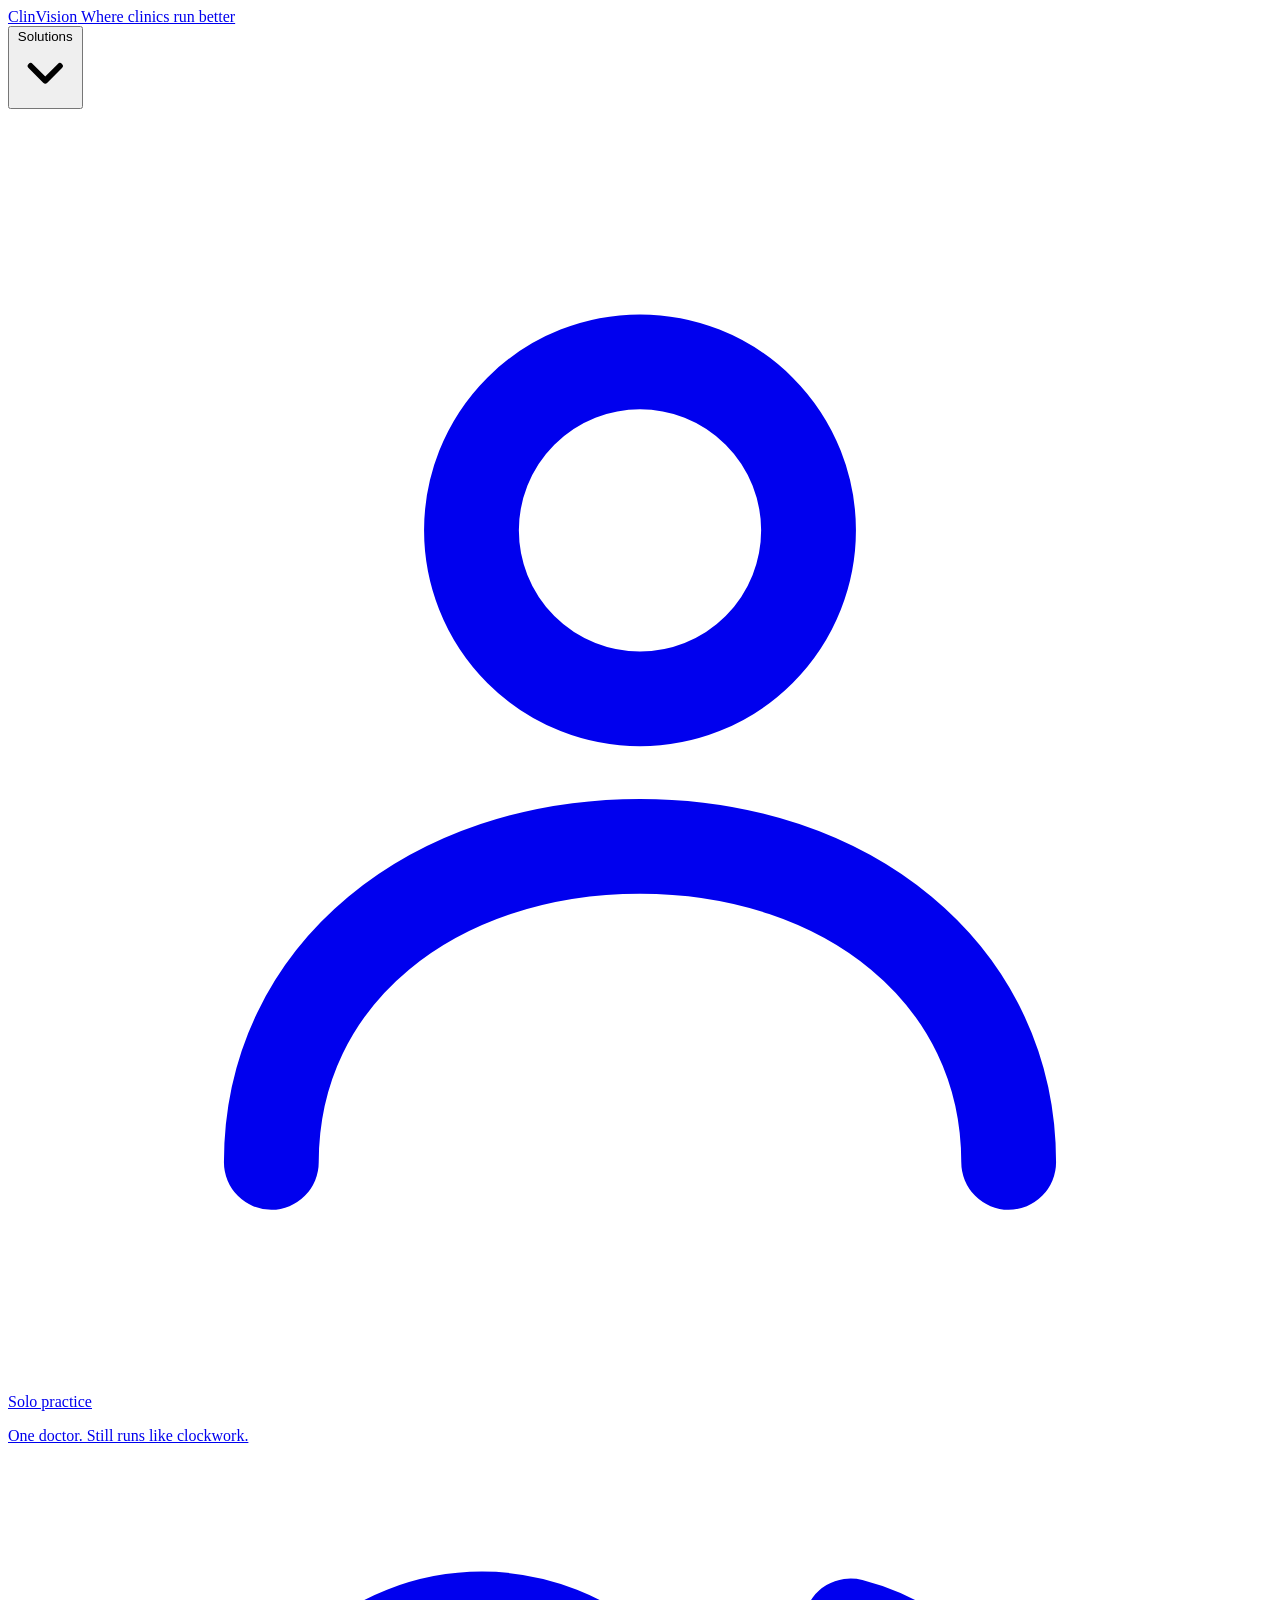
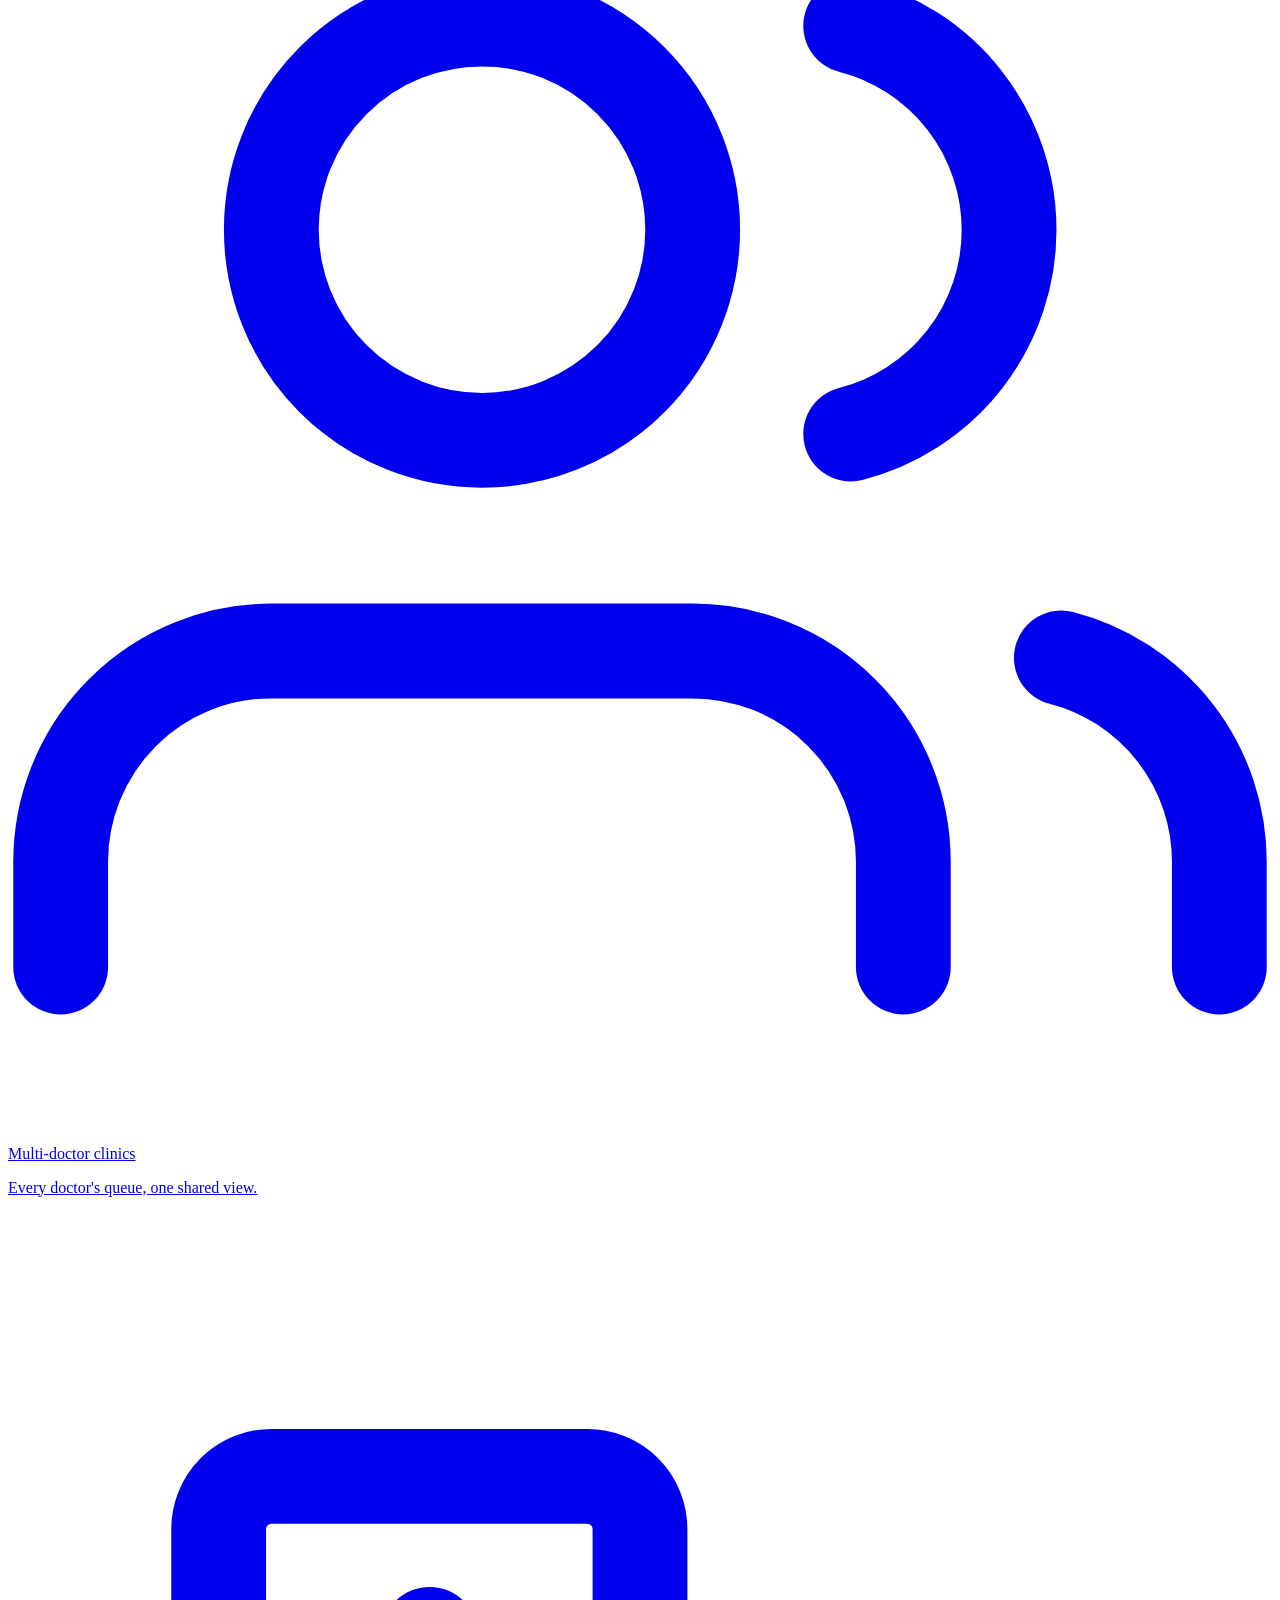
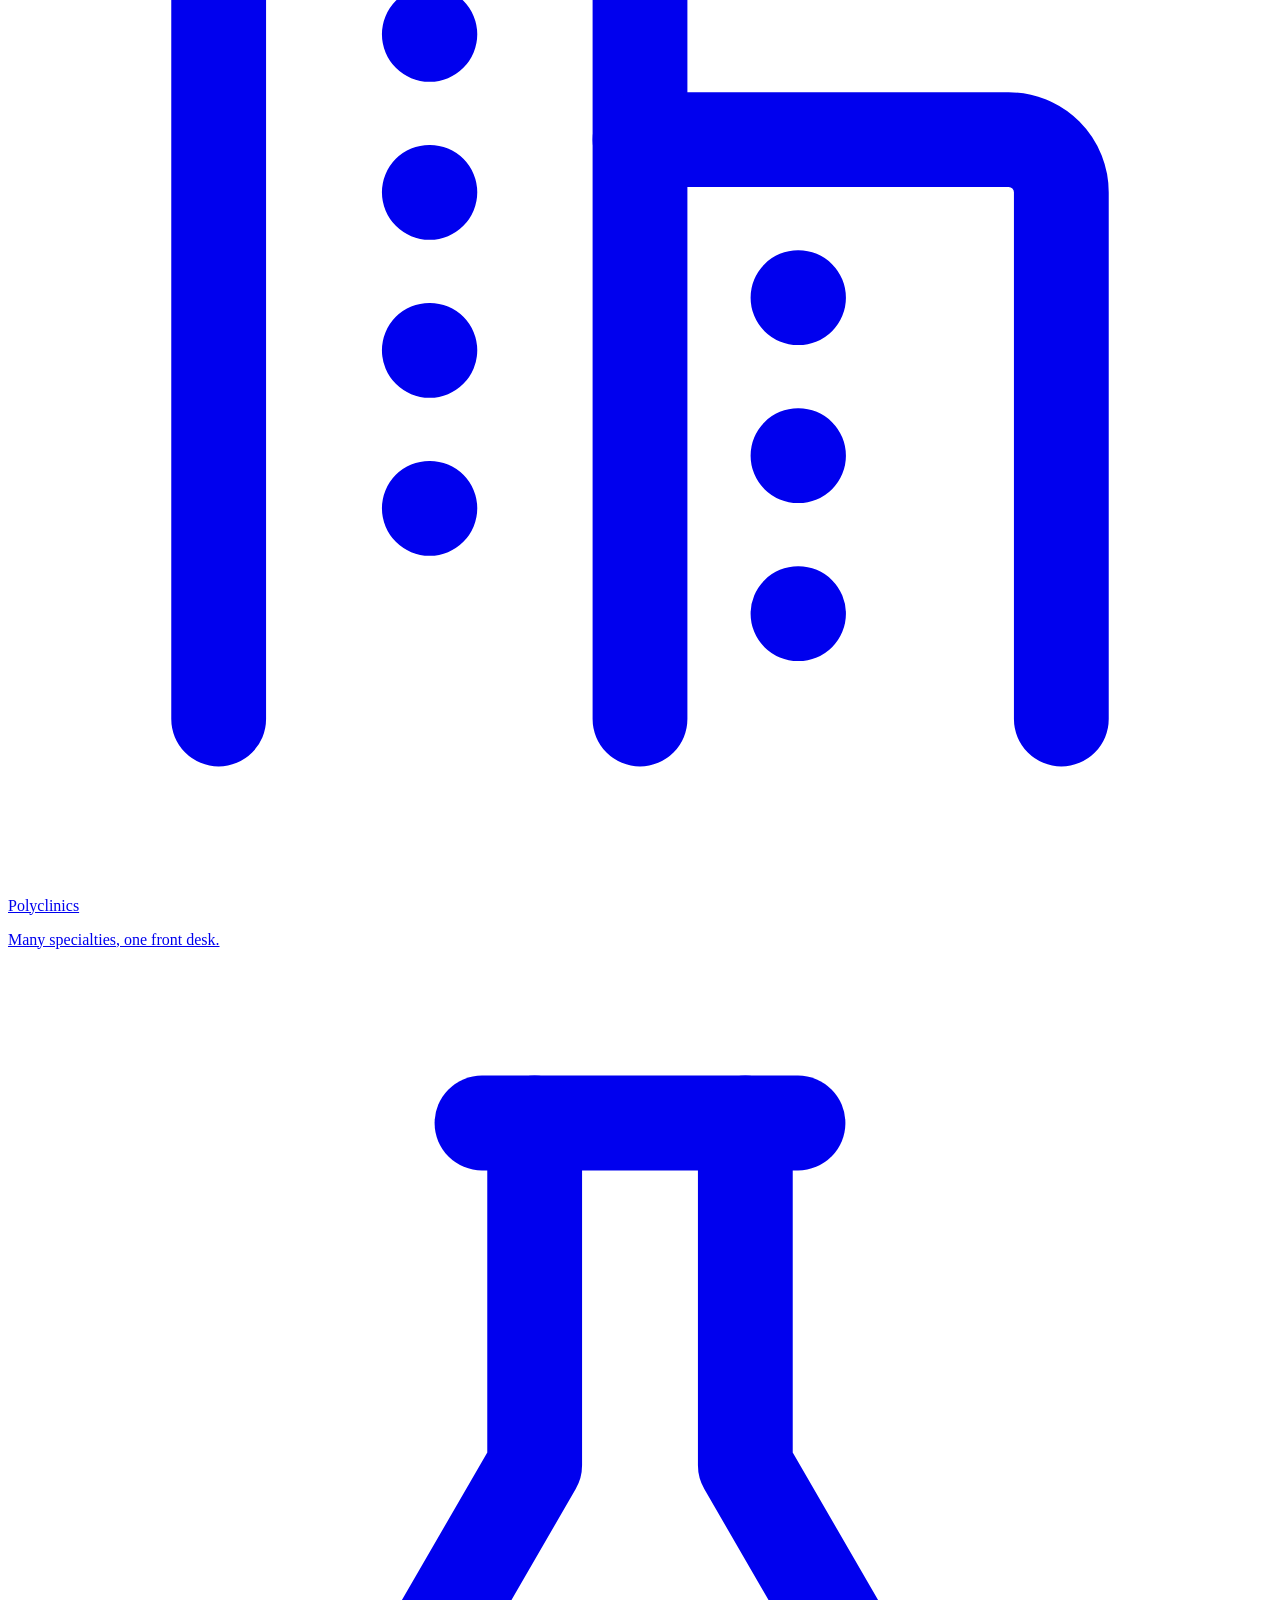
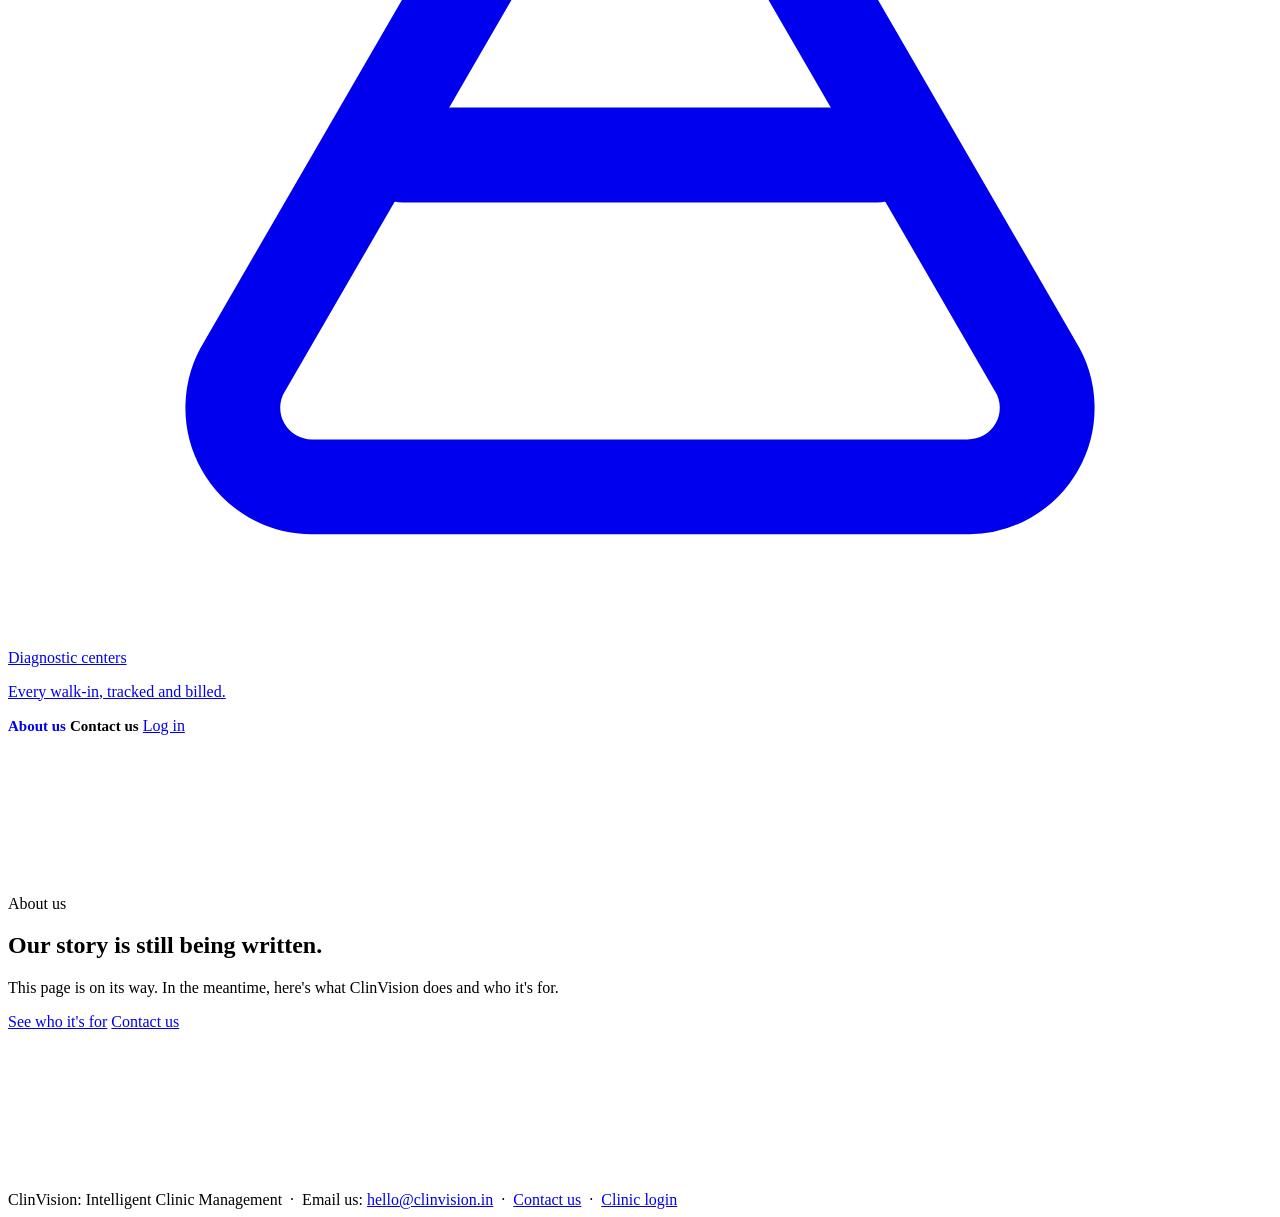
==== about-us.html @ 3a7db4e1 "Add og:image social preview card across all 4 marketing pages Composited from the user-supplied Clin" ====
<!DOCTYPE html>
<html lang="en">
<head>
<meta charset="UTF-8" />
<meta name="viewport" content="width=device-width, initial-scale=1.0" />
<title>About ClinVision — Clinic Management Software Built in India</title>
<meta name="description" content="Learn about ClinVision, the team building clinic management software for Indian clinics — queue management, billing, and pharmacy tools designed for how clinics actually run." />
<link rel="canonical" href="https://clinvision.in/about-us.html" />
<meta property="og:type" content="website" />
<meta property="og:site_name" content="ClinVision" />
<meta property="og:title" content="About ClinVision — Clinic Management Software Built in India" />
<meta property="og:description" content="Learn about ClinVision, the team building clinic management software for Indian clinics." />
<meta property="og:url" content="https://clinvision.in/about-us.html" />
<meta property="og:image" content="https://clinvision.in/og-image.png" />
<meta property="og:image:width" content="1200" />
<meta property="og:image:height" content="630" />
<meta name="twitter:card" content="summary_large_image" />
<meta name="twitter:title" content="About ClinVision — Clinic Management Software Built in India" />
<meta name="twitter:description" content="Learn about ClinVision, the team building clinic management software for Indian clinics." />
<meta name="twitter:image" content="https://clinvision.in/og-image.png" />
<link rel="preconnect" href="https://fonts.googleapis.com">
<link rel="preconnect" href="https://fonts.gstatic.com" crossorigin>
<link href="https://fonts.googleapis.com/css2?family=Inter:wght@400;500;600;700&family=Fraunces:opsz,wght@9..144,500;9..144,600;9..144,700&display=optional" rel="stylesheet">
<link rel="icon" type="image/svg+xml" href="data:image/svg+xml,%3Csvg xmlns='http://www.w3.org/2000/svg' viewBox='0 0 100 100'%3E%3Crect width='100' height='100' rx='22' fill='%231e1b4b'/%3E%3Ctext x='50' y='70' font-family='Georgia, serif' font-size='60' font-weight='700' fill='%23fff' text-anchor='middle'%3EC%3C/text%3E%3Crect x='30' y='80' width='40' height='7' rx='3' fill='%23c9973e'/%3E%3C/svg%3E" />
<link rel="stylesheet" href="styles.css?v=307" />
</head>
<body>

  <nav class="mkt-nav">
    <a href="index.html" class="brand">
      <span class="brand-top">
        <span class="brand-word-wrap">
          <span class="brand-word">ClinVision</span>
          <span class="brand-word-bar"></span>
        </span>
      </span>
      <span class="brand-tagline">Where clinics run better</span>
    </a>
    <div class="mkt-nav-links">
      <div class="nav-segment-wrap" tabindex="0">
        <button type="button" class="nav-hover-trigger">
          Solutions
          <svg class="chevron" viewBox="0 0 20 20" fill="none"><path d="M5 7.5L10 12.5L15 7.5" stroke="currentColor" stroke-width="2" stroke-linecap="round" stroke-linejoin="round"/></svg>
        </button>
        <div class="segment-menu">
          <div class="segment-menu-inner">
            <a class="segment-item" href="solo-practice.html">
              <span class="segment-icon"><svg viewBox="0 0 24 24" fill="none" stroke="currentColor" stroke-width="1.8" stroke-linecap="round" stroke-linejoin="round"><circle cx="12" cy="8" r="3.2"/><path d="M5 20c0-3.6 3.1-6 7-6s7 2.4 7 6"/></svg></span>
              <span><p class="segment-item-title">Solo practice</p><p class="segment-item-desc">One doctor. Still runs like clockwork.</p></span>
            </a>
            <a class="segment-item disabled" href="#" onclick="return false;">
              <span class="segment-icon"><svg viewBox="0 0 24 24" fill="none" stroke="currentColor" stroke-width="1.8" stroke-linecap="round" stroke-linejoin="round"><path d="M17 21v-2a4 4 0 0 0-4-4H5a4 4 0 0 0-4 4v2"/><circle cx="9" cy="7" r="4"/><path d="M23 21v-2a4 4 0 0 0-3-3.87"/><path d="M16 3.13a4 4 0 0 1 0 7.75"/></svg></span>
              <span><p class="segment-item-title">Multi-doctor clinics</p><p class="segment-item-desc">Every doctor's queue, one shared view.</p></span>
            </a>
            <a class="segment-item disabled" href="#" onclick="return false;">
              <span class="segment-icon"><svg viewBox="0 0 24 24" fill="none" stroke="currentColor" stroke-width="1.8" stroke-linecap="round" stroke-linejoin="round"><path d="M4 21V6a1 1 0 0 1 1-1h6a1 1 0 0 1 1 1v15"/><path d="M12 10h7a1 1 0 0 1 1 1v10"/><path d="M8 8h.01M8 11h.01M8 14h.01M8 17h.01"/><path d="M15 13h.01M15 16h.01M15 19h.01"/></svg></span>
              <span><p class="segment-item-title">Polyclinics</p><p class="segment-item-desc">Many specialties, one front desk.</p></span>
            </a>
            <a class="segment-item disabled" href="#" onclick="return false;">
              <span class="segment-icon"><svg viewBox="0 0 24 24" fill="none" stroke="currentColor" stroke-width="1.8" stroke-linecap="round" stroke-linejoin="round"><path d="M9 3h6"/><path d="M10 3v6.5L4.5 19a1.5 1.5 0 0 0 1.3 2.3h12.4a1.5 1.5 0 0 0 1.3-2.3L14 9.5V3"/><path d="M7.5 15h9"/></svg></span>
              <span><p class="segment-item-title">Diagnostic centers</p><p class="segment-item-desc">Every walk-in, tracked and billed.</p></span>
            </a>
          </div>
        </div>
      </div>
      <a href="about-us.html" class="mkt-nav-current" style="font-weight:600;font-size:15px;text-decoration:none;">About us</a>
      <a href="contact.html" style="font-weight:600;font-size:15px;color:var(--black);text-decoration:none;">Contact us</a>
      <a href="login.html" class="btn btn-accent">Log in</a>
    </div>
  </nav>

  <!-- PLACEHOLDER: this page is a stub. Real content (our story, mission,
       values, team) is a separate, deliberately-scoped piece of writing --
       see the "About us page: real content" item in BACKLOG.md. -->
  <div class="mkt-fullbleed" style="background:var(--mkt-paper);">
    <section class="mkt-section" style="padding-top:160px;padding-bottom:160px;">
      <div class="eyebrow">About us</div>
      <h2 class="mkt-h2">Our story is still being written.</h2>
      <p class="mkt-sub">This page is on its way. In the meantime, here's what ClinVision does and who it's for.</p>
      <div class="mkt-cta-row">
        <a href="solo-practice.html" class="btn btn-accent btn-large">See who it's for</a>
        <a href="contact.html" class="btn btn-ghost btn-large">Contact us</a>
      </div>
    </section>
  </div>

  <footer class="mkt-footer">
    ClinVision: Intelligent Clinic Management &nbsp;·&nbsp; Email us: <a href="mailto:hello@clinvision.in">hello@clinvision.in</a> &nbsp;·&nbsp;
    <a href="contact.html">Contact us</a> &nbsp;·&nbsp;
    <a href="login.html">Clinic login</a>
  </footer>

</body>
</html>
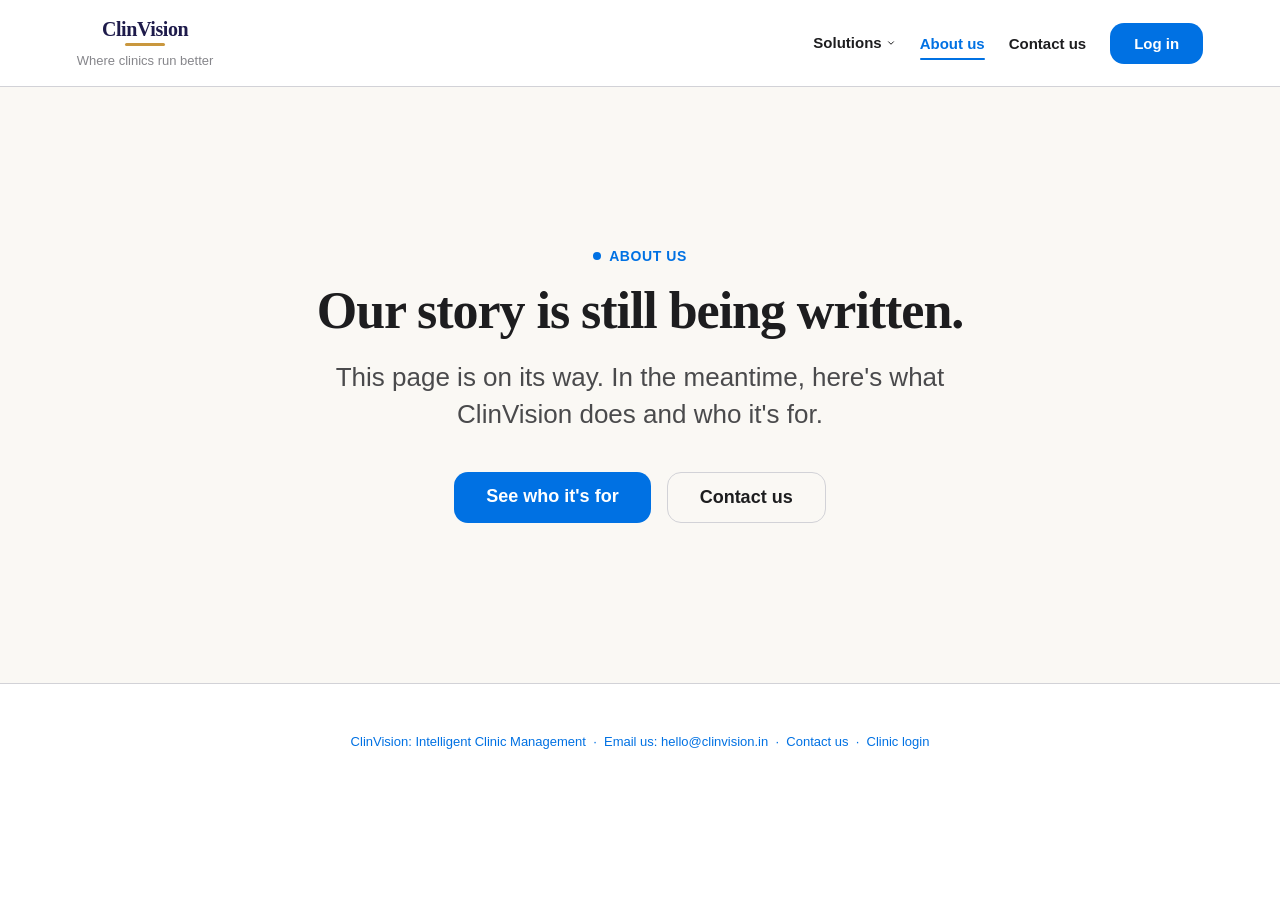
==== commit 2983af28: "Ship Multi-doctor clinics segment page New multi-doctor-clinics.html: 2nd of the 4 nav Solutions seg" ====
--- a/about-us.html
+++ b/about-us.html
@@ -3,26 +3,26 @@
 <head>
 <meta charset="UTF-8" />
 <meta name="viewport" content="width=device-width, initial-scale=1.0" />
-<title>About ClinVision — Clinic Management Software Built in India</title>
-<meta name="description" content="Learn about ClinVision, the team building clinic management software for Indian clinics — queue management, billing, and pharmacy tools designed for how clinics actually run." />
+<title>About ClinVision: Clinic Management Software Built in India</title>
+<meta name="description" content="Learn about ClinVision, the team building clinic management software for Indian clinics, with real queue, billing, and pharmacy tools." />
 <link rel="canonical" href="https://clinvision.in/about-us.html" />
 <meta property="og:type" content="website" />
 <meta property="og:site_name" content="ClinVision" />
-<meta property="og:title" content="About ClinVision — Clinic Management Software Built in India" />
+<meta property="og:title" content="About ClinVision: Clinic Management Software Built in India" />
 <meta property="og:description" content="Learn about ClinVision, the team building clinic management software for Indian clinics." />
 <meta property="og:url" content="https://clinvision.in/about-us.html" />
 <meta property="og:image" content="https://clinvision.in/og-image.png" />
 <meta property="og:image:width" content="1200" />
 <meta property="og:image:height" content="630" />
 <meta name="twitter:card" content="summary_large_image" />
-<meta name="twitter:title" content="About ClinVision — Clinic Management Software Built in India" />
+<meta name="twitter:title" content="About ClinVision: Clinic Management Software Built in India" />
 <meta name="twitter:description" content="Learn about ClinVision, the team building clinic management software for Indian clinics." />
 <meta name="twitter:image" content="https://clinvision.in/og-image.png" />
 <link rel="preconnect" href="https://fonts.googleapis.com">
 <link rel="preconnect" href="https://fonts.gstatic.com" crossorigin>
 <link href="https://fonts.googleapis.com/css2?family=Inter:wght@400;500;600;700&family=Fraunces:opsz,wght@9..144,500;9..144,600;9..144,700&display=optional" rel="stylesheet">
 <link rel="icon" type="image/svg+xml" href="data:image/svg+xml,%3Csvg xmlns='http://www.w3.org/2000/svg' viewBox='0 0 100 100'%3E%3Crect width='100' height='100' rx='22' fill='%231e1b4b'/%3E%3Ctext x='50' y='70' font-family='Georgia, serif' font-size='60' font-weight='700' fill='%23fff' text-anchor='middle'%3EC%3C/text%3E%3Crect x='30' y='80' width='40' height='7' rx='3' fill='%23c9973e'/%3E%3C/svg%3E" />
-<link rel="stylesheet" href="styles.css?v=307" />
+<link rel="stylesheet" href="styles.css?v=308" />
 </head>
 <body>
 
@@ -48,7 +48,7 @@
               <span class="segment-icon"><svg viewBox="0 0 24 24" fill="none" stroke="currentColor" stroke-width="1.8" stroke-linecap="round" stroke-linejoin="round"><circle cx="12" cy="8" r="3.2"/><path d="M5 20c0-3.6 3.1-6 7-6s7 2.4 7 6"/></svg></span>
               <span><p class="segment-item-title">Solo practice</p><p class="segment-item-desc">One doctor. Still runs like clockwork.</p></span>
             </a>
-            <a class="segment-item disabled" href="#" onclick="return false;">
+            <a class="segment-item" href="multi-doctor-clinics.html">
               <span class="segment-icon"><svg viewBox="0 0 24 24" fill="none" stroke="currentColor" stroke-width="1.8" stroke-linecap="round" stroke-linejoin="round"><path d="M17 21v-2a4 4 0 0 0-4-4H5a4 4 0 0 0-4 4v2"/><circle cx="9" cy="7" r="4"/><path d="M23 21v-2a4 4 0 0 0-3-3.87"/><path d="M16 3.13a4 4 0 0 1 0 7.75"/></svg></span>
               <span><p class="segment-item-title">Multi-doctor clinics</p><p class="segment-item-desc">Every doctor's queue, one shared view.</p></span>
             </a>
--- a/styles.css
+++ b/styles.css
@@ -0,0 +1,5161 @@
+/* ============================================================
+   Qlinic — shared stylesheet (marketing page + logged-in app)
+   Monochrome + one accent color, Apple-product-page inspired.
+   ============================================================ */
+
+:root {
+  --accent: #0071e3;
+  --accent-dark: #0058b0;
+  --chip-text: var(--accent-dark);
+  --black: #1d1d1f;
+  --grey-900: #2b2b2d;
+  --grey-700: #4a4a4c;
+  --grey-500: #86868b;
+  --grey-300: #d2d2d7;
+  --grey-100: #f5f5f7;
+  --white: #ffffff;
+  --success: #1e8e3e;
+  --success-bg: #e6f4ea;
+  --warning: #b26a00;
+  --warning-bg: #fdf1dc;
+  --danger: #c5221f;
+  --danger-bg: #fce8e6;
+  --whatsapp: #1fa855;
+  --whatsapp-bg: #f0fbf4;
+  --font: "Inter", -apple-system, BlinkMacSystemFont, "SF Pro Display", "Segoe UI", Roboto, Helvetica, Arial, sans-serif;
+
+  /* ---- Design tokens: visual polish pass (see robust-questing-walrus.md) ---- */
+  --space-1: 4px;  --space-2: 8px;  --space-3: 12px; --space-4: 16px;
+  --space-5: 20px; --space-6: 24px; --space-7: 32px; --space-8: 40px; --space-9: 48px;
+
+  --radius-sm: 8px;     /* inputs, .btn-sm, chips, dropdown menus — unchanged, matches un-tokenized 8px elements (.time-picker-trigger etc) sitewide */
+  --radius-md: 14px;    /* .btn (primary/large actions) */
+  --radius-lg: 20px;    /* card surfaces: .login-card, .panel, .stat-card — the "big rounded rectangle" look */
+  --radius-pill: 999px; /* clock-pill, status pills, badges */
+
+  --text-xs: 12px;   --text-sm: 13px;   --text-base: 14px; --text-md: 15px;
+  --text-lg: 17px;   --text-xl: 20px;   --text-2xl: 24px;  --text-3xl: 30px;
+
+  /* Resting elevation for card surfaces — today's shadows only fire on
+     :hover, so .login-card/.panel look flat until touched. Deliberately
+     bold enough to actually read as "lifted" at a glance against the
+     grey-100 page background, not just technically present. */
+  --shadow-resting: 0 2px 8px rgba(0, 0, 0, 0.08), 0 20px 48px rgba(0, 0, 0, 0.12);
+  --shadow-hover: 0 28px 64px rgba(0, 0, 0, 0.18);
+  /* Fixed dark-surface colors for floating chrome that stays dark
+     regardless of the day/night toggle (the toast) — deliberately NOT the
+     same variables as --black/--white/--grey-*, which flip in dark mode. */
+  --dark-surface-bg: #1d1d1f;
+
+  /* Marketing-page-only accent palette (the logged-in app keeps its single
+     --accent blue; the landing page uses this wider set for use-case cards,
+     feature icons, and hero decoration). */
+  --mkt-teal: #0d9488;
+  --mkt-teal-bg: #ccfbf1;
+  --mkt-blue: #2563eb;
+  --mkt-blue-bg: #dbeafe;
+  --mkt-purple: #7c3aed;
+  --mkt-purple-bg: #ede9fe;
+  --mkt-coral: #f97316;
+  --mkt-coral-bg: #ffedd5;
+  --mkt-pink: #db2777;
+  --mkt-pink-bg: #fce7f3;
+  /* Five more, added for the Dashboard's stat-card row once it grew past
+     five cards — distinct enough from the original five (and from each
+     other) that a 10-card grid never has to repeat a color. */
+  --mkt-indigo: #4f46e5;
+  --mkt-amber: #b45309;
+  --mkt-green: #15803d;
+  --mkt-cyan: #0e7490;
+  --mkt-rose: #be123c;
+  --mkt-sky: #0369a1;
+
+  /* Sidebar clinic name — deliberately its own token, not --mkt-teal:
+     that one is #0d9488, only 3.7:1 on white (fine for a large icon
+     background, not for 13.5px bold text, which needs 4.5:1). This is
+     the darker teal-700 shade that actually clears AA at this size,
+     picked distinct from --accent so a clinic's own name can't be
+     mistaken for the active nav link's blue. One fixed value across
+     every clinic, not a per-clinic customization. */
+  --clinic-name-color: #0f766e;
+}
+
+/* Day/Night toggle (Settings page) — a personal, local-device preference
+   for the logged-in app only (reception/doctor/dashboard/settings). The
+   marketing site, login/signup, and the waiting-room display board are
+   intentionally unaffected: the display board's dark look is a fixed
+   product/design choice for a TV screen, not a "night mode" preference. */
+:root[data-theme="dark"] {
+  --black: #f2f2f4;
+  --grey-900: #3a3a3c;
+  --grey-700: #c7c7cc;
+  --grey-500: #98989d;
+  --grey-300: #48484a;
+  --grey-100: #232325;
+  --white: #1c1c1e;
+  /* Light teal, not the same #0f766e as day mode -- that shade was
+     calibrated for contrast against a white sidebar; against the
+     sidebar's own dark background here (--white above) it would read
+     as barely-there. A lighter tint keeps the same hue with real
+     contrast against the inverted background (11.5:1 vs #1c1c1e). */
+  --clinic-name-color: #5eead4;
+  --success-bg: rgba(30, 142, 62, 0.22);
+  --warning-bg: rgba(178, 106, 0, 0.24);
+  --danger-bg: rgba(197, 34, 31, 0.22);
+  --mkt-teal-bg: rgba(13, 148, 136, 0.22);
+  --mkt-blue-bg: rgba(37, 99, 235, 0.24);
+  --mkt-purple-bg: rgba(124, 58, 237, 0.24);
+  --mkt-coral-bg: rgba(249, 115, 22, 0.22);
+  --mkt-pink-bg: rgba(219, 39, 119, 0.22);
+  /* accent-dark's navy reads fine on the light --mkt-blue-bg chip, but
+     loses too much contrast once that same background goes translucent-
+     dark — needs a lighter blue for any text sitting directly on it. */
+  --chip-text: #8ab4ff;
+
+  /* Low-opacity black shadows read as invisible against a dark surface —
+     brighter/more-opaque so resting elevation still shows in dark mode. */
+  --shadow-resting: 0 2px 8px rgba(0, 0, 0, 0.40), 0 20px 48px rgba(0, 0, 0, 0.50);
+  --shadow-hover: 0 28px 64px rgba(0, 0, 0, 0.60);
+}
+
+* { box-sizing: border-box; }
+
+/* The browser's own calendar icon on a date input is drawn dark by
+   default — invisible against a dark-mode input background otherwise. */
+:root[data-theme="dark"] input[type="date"]::-webkit-calendar-picker-indicator {
+  filter: invert(1);
+}
+
+html { scroll-behavior: smooth; }
+
+body {
+  margin: 0;
+  font-family: var(--font);
+  color: var(--black);
+  background: var(--white);
+  -webkit-font-smoothing: antialiased;
+}
+
+a { color: inherit; }
+
+/* ---------------- Marketing page ---------------- */
+
+.mkt-nav {
+  position: sticky;
+  top: 0;
+  z-index: 50;
+  display: flex;
+  align-items: center;
+  justify-content: space-between;
+  padding: 18px 6vw;
+  background: rgba(255, 255, 255, 0.85);
+  backdrop-filter: saturate(180%) blur(14px);
+  border-bottom: 1px solid var(--grey-300);
+}
+
+.mkt-nav .brand {
+  font-size: 20px;
+  font-weight: 700;
+  letter-spacing: -0.02em;
+  text-decoration: none;
+  color: var(--black);
+  display: flex;
+  flex-direction: column;
+  /* Centered, not flex-start: "ClinVision" is much shorter than "Where
+     clinics run better" underneath it, so sharing a left edge left the
+     wordmark looking shoved off to one side instead of centered over
+     the tagline -- same bug already fixed on .login-brand-corner and
+     .auth-corner-brand. */
+  align-items: center;
+  transition: transform 0.15s ease;
+}
+.mkt-nav .brand:hover { transform: scale(1.04); }
+
+.mkt-nav-links { display: flex; align-items: center; gap: 24px; }
+
+/* Below ~700px the nav's five items (four links + Log in) don't fit next to
+   the brand on one line -- previously an inline style with no wrap, so
+   "Log in" ran off the right edge of the screen entirely. Wrapping the
+   whole link group onto its own centered row fixes that without needing a
+   hamburger menu for five items. */
+@media (max-width: 700px) {
+  .mkt-nav { flex-wrap: wrap; row-gap: 12px; }
+  .mkt-nav-links { flex-wrap: wrap; justify-content: center; width: 100%; gap: 12px 20px; }
+}
+
+/* Nav links grow slightly on hover, and the current page's link gets a
+   permanent underline, so the nav gives feedback instead of sitting flat. */
+.mkt-nav > div > a:not(.btn) {
+  position: relative;
+  display: inline-block;
+  transition: transform 0.15s ease, color 0.15s ease;
+}
+.mkt-nav > div > a:not(.btn):hover {
+  transform: scale(1.1);
+  color: var(--accent) !important;
+}
+.mkt-nav-current {
+  color: var(--accent) !important;
+}
+.mkt-nav-current::after {
+  content: '';
+  position: absolute;
+  left: 0;
+  right: 0;
+  bottom: -8px;
+  height: 2px;
+  background: var(--accent);
+  border-radius: 2px;
+}
+.brand-top {
+  display: flex;
+  align-items: center;
+}
+.brand-tagline {
+  font-size: 13px;
+  font-weight: 400;
+  letter-spacing: 0;
+  color: var(--grey-500);
+  margin-top: 2px;
+}
+/* The sidebar is much narrower than the marketing nav, so the tagline
+   needs its own smaller size to stay on one line instead of wrapping. */
+.app-sidebar .brand-tagline {
+  font-size: 12px;
+  white-space: nowrap;
+  overflow: hidden;
+  text-overflow: ellipsis;
+  max-width: 100%;
+}
+
+/* ClinVision's nav wordmark, sitewide. Same Fraunces/weight/tracking as
+   the real hero headline (.mkt-h1 inside .hero-stage) so the wordmark
+   reads as the same typographic voice as the rest of the page, not a
+   bolted-on logo font. */
+.brand-word-wrap {
+  display: inline-block;
+}
+.brand-word {
+  display: block;
+  font-family: "Fraunces", "Iowan Old Style", "Palatino Linotype", Georgia, serif;
+  font-optical-sizing: auto;
+  font-weight: 600;
+  letter-spacing: -0.02em;
+  color: #1e1b4b;
+}
+.brand-word-bar {
+  display: block;
+  width: 2em;
+  height: 3px;
+  border-radius: 2px;
+  background: #c9973e;
+  margin: 2px auto 5px;
+}
+
+.btn {
+  display: inline-block;
+  font-family: var(--font);
+  font-size: var(--text-md);
+  font-weight: 600;
+  padding: var(--space-3) var(--space-6);
+  border-radius: var(--radius-md);
+  text-decoration: none;
+  border: none;
+  cursor: pointer;
+  transition: transform 0.15s ease, background 0.15s ease, box-shadow 0.15s ease;
+}
+
+.btn-accent {
+  background: var(--accent);
+  color: var(--white);
+}
+.btn-accent:hover { background: var(--accent-dark); }
+
+.btn-ghost {
+  background: transparent;
+  color: var(--black);
+  border: 1px solid var(--grey-300);
+}
+.btn-ghost:hover { border-color: var(--black); }
+
+.btn-whatsapp {
+  display: inline-flex;
+  align-items: center;
+  gap: 8px;
+  background: var(--white);
+  color: var(--whatsapp);
+  border: 1.5px solid var(--whatsapp);
+}
+.btn-whatsapp:hover { background: var(--whatsapp-bg); }
+.btn-whatsapp svg { flex-shrink: 0; }
+
+.btn-large {
+  font-size: 18px;
+  padding: 14px 32px;
+}
+
+.mkt-section {
+  padding: 130px 6vw;
+  max-width: 1180px;
+  margin: 0 auto;
+  text-align: center;
+}
+
+.mkt-section.tight { padding-top: 70px; padding-bottom: 70px; }
+.mkt-section.dark {
+  background: var(--black);
+  color: var(--white);
+  max-width: none;
+  border-radius: 0;
+}
+.mkt-section.grey { background: var(--grey-100); max-width: none; }
+
+/* A plain .mkt-section is capped at 1180px and centered, which is right
+   for text but wrong for decoration: blobs placed inside it read as a
+   visible rectangle on any screen wider than that, since the color never
+   reaches the real edges of the page. Wrapping the section in this
+   full-bleed container instead lets absolutely-positioned blobs spread
+   across the actual viewport, while the section itself still centers its
+   text content normally. */
+.mkt-fullbleed { position: relative; overflow: hidden; }
+
+/* Blobs floating anywhere in a section will eventually land behind body
+   copy on some viewport width or other -- there's no fixed position that
+   stays clear of text that reflows. This instead confines the color to a
+   masked band pinned to the top of the section, fading to fully
+   transparent well above where paragraph text starts, so paragraphs can
+   never end up visually behind a blob. A slow drift keeps it from
+   looking like a flat screenshot. */
+.mkt-wash {
+  position: absolute;
+  top: 0;
+  left: 0;
+  right: 0;
+  height: 340px;
+  overflow: hidden;
+  -webkit-mask-image: linear-gradient(to bottom, black 0%, black 20%, transparent 75%);
+  mask-image: linear-gradient(to bottom, black 0%, black 20%, transparent 75%);
+  pointer-events: none;
+  z-index: 0;
+}
+.mkt-wash .hero-blob { animation: mkt-wash-drift 16s ease-in-out infinite alternate; }
+@keyframes mkt-wash-drift {
+  from { transform: translate(0, 0); }
+  to { transform: translate(0, 26px); }
+}
+
+.eyebrow {
+  display: inline-block;
+  font-size: 14px;
+  font-weight: 600;
+  color: var(--accent);
+  letter-spacing: 0.04em;
+  text-transform: uppercase;
+  margin-bottom: 18px;
+}
+
+.mkt-h1 {
+  font-size: clamp(40px, 7vw, 88px);
+  font-weight: 700;
+  line-height: 1.05;
+  letter-spacing: -0.03em;
+  margin: 0 0 24px;
+}
+
+.mkt-h2 {
+  font-size: clamp(30px, 4.5vw, 52px);
+  font-weight: 700;
+  line-height: 1.1;
+  letter-spacing: -0.02em;
+  margin: 0 0 20px;
+}
+
+.mkt-sub {
+  font-size: clamp(18px, 2.2vw, 26px);
+  color: var(--grey-700);
+  font-weight: 400;
+  max-width: 720px;
+  margin: 0 auto 40px;
+  line-height: 1.4;
+}
+.mkt-section.dark .mkt-sub { color: var(--grey-300); }
+
+.mkt-cta-row {
+  display: flex;
+  gap: 16px;
+  justify-content: center;
+  flex-wrap: wrap;
+  margin-top: 8px;
+}
+
+.mkt-stats {
+  display: grid;
+  grid-template-columns: repeat(auto-fit, minmax(180px, 1fr));
+  gap: 32px;
+  margin-top: 60px;
+}
+.mkt-stat .big { font-size: clamp(32px, 4.5vw, 52px); font-weight: 700; color: var(--accent); white-space: nowrap; }
+.mkt-stat .label { font-size: 15px; color: var(--grey-500); margin-top: 6px; }
+.mkt-section.dark .mkt-stat .label { color: var(--grey-300); }
+
+/* Razorpay-style footer (raised 2026-09-03): white ground, every word
+   in the accent blue instead of the usual muted grey-500 footer text,
+   links with no underline at rest and no color change on hover -- bold
+   weight is the only hover feedback, not layered on top of an
+   underline. */
+.mkt-footer {
+  padding: 50px 6vw;
+  text-align: center;
+  color: var(--accent);
+  font-size: 13px;
+  border-top: 1px solid var(--grey-300);
+  background: var(--white);
+}
+.mkt-footer a { color: var(--accent); text-decoration: none; font-weight: 400; transition: font-weight 0.15s ease; }
+.mkt-footer a:hover { font-weight: 700; }
+
+/* ---------------- Hero ---------------- */
+
+.hero-preline {
+  font-size: clamp(17px, 2vw, 22px);
+  font-weight: 500;
+  color: var(--grey-500);
+  max-width: 680px;
+  line-height: 1.4;
+  margin: 0 auto 20px;
+}
+.hero-blob {
+  position: absolute;
+  border-radius: 50%;
+  filter: blur(50px);
+  opacity: 0.4;
+  z-index: 0;
+}
+
+/* ---------------- Colored eyebrows, stats, use-case cards, feature icons ---------------- */
+
+.eyebrow-coral { color: var(--mkt-coral); }
+.eyebrow-coral::before { background: var(--mkt-coral); }
+.eyebrow-blue { color: var(--mkt-blue); }
+.eyebrow-blue::before { background: var(--mkt-blue); }
+.eyebrow-purple { color: var(--mkt-purple); }
+.eyebrow-purple::before { background: var(--mkt-purple); }
+.eyebrow-pink { color: var(--mkt-pink); }
+.eyebrow-pink::before { background: var(--mkt-pink); }
+.eyebrow-teal { color: var(--mkt-teal); }
+.eyebrow-teal::before { background: var(--mkt-teal); }
+
+.stat-teal { color: var(--mkt-teal) !important; }
+.stat-coral { color: var(--mkt-coral) !important; }
+.stat-purple { color: var(--mkt-purple) !important; }
+
+
+.feature-icon {
+  width: 44px;
+  height: 44px;
+  border-radius: 12px;
+  display: flex;
+  align-items: center;
+  justify-content: center;
+  font-size: 22px;
+  margin-bottom: 16px;
+}
+.icon-teal { background: var(--mkt-teal-bg); }
+.icon-blue { background: var(--mkt-blue-bg); }
+.icon-coral { background: var(--mkt-coral-bg); }
+.icon-purple { background: var(--mkt-purple-bg); }
+.icon-pink { background: var(--mkt-pink-bg); }
+
+/* ---------------- Premium marketing pass ----------------
+   A second, display-only typeface (Fraunces, a warm variable serif) reserved
+   for headlines and big numerals across index/whats-inside/
+   who-its-for/contact -- Inter alone at hero size reads as "template SaaS";
+   Inter keeps doing every other job (nav, body copy, buttons, data) so the
+   pairing stays deliberate rather than replacing the whole system. Scoped to
+   these classes precisely because grep confirms .mkt-h1/.mkt-h2/.eyebrow/
+   .mkt-stat/.step-flow-num are marketing-only -- no logged-in app page uses
+   them, so this can't leak into the product itself. */
+.mkt-h1, .mkt-h2 {
+  font-family: "Fraunces", "Iowan Old Style", "Palatino Linotype", Georgia, serif;
+  font-optical-sizing: auto;
+}
+.mkt-stat .big, .step-flow-num {
+  font-family: "Fraunces", "Iowan Old Style", "Palatino Linotype", Georgia, serif;
+  font-optical-sizing: auto;
+  font-weight: 600;
+}
+
+/* A chosen, slightly warm off-white for hero-adjacent surfaces -- pure
+   --white next to a serif headline read flat; this is a considered neutral,
+   not the page background default (which stays --white everywhere else). */
+:root { --mkt-paper: #faf8f4; }
+
+/* Hero, v2: headline+CTA on the left, a real (illustrative, labeled)
+   clinic-scene image on the right -- replaced the earlier phone/queue-card
+   mockup after review found it read as exposing the actual product screen,
+   and replaced abstract color blobs before that. Classes below are scoped
+   under .hero-stage specifically so the entrance-sequence treatment (the
+   centered eyebrow, the oversized serif lines) can't leak onto this same
+   .eyebrow/.mkt-h1 markup used unstyled-by-this-block elsewhere on the page
+   and on the other 4 marketing pages. Originally index.html-only; now also
+   reused verbatim by solo-practice.html's own hero (via .hero-stage.centered,
+   see below) and by every future segment page after it. */
+.hero-stage {
+  position: relative;
+  display: grid;
+  grid-template-columns: 0.95fr 1.1fr;
+  align-items: start;
+  gap: 56px;
+  padding: 40px 6vw 30px;
+  overflow: hidden;
+}
+.hero-stage .content { max-width: 560px; text-align: left; }
+@media (max-width: 900px) {
+  .hero-stage { grid-template-columns: 1fr; text-align: center; }
+  .hero-stage .content { max-width: 640px; margin: 0 auto; text-align: center; }
+  .hero-stage .hero-sub { margin: 34px auto 0; }
+  .hero-stage .hero-visual { order: -1; max-width: 480px; margin: 0 auto; }
+}
+
+.hero-glow {
+  position: absolute;
+  width: 900px;
+  height: 900px;
+  border-radius: 50%;
+  top: -420px;
+  left: 50%;
+  transform: translateX(-50%);
+  background: radial-gradient(circle, rgba(0, 113, 227, 0.10) 0%, rgba(0, 113, 227, 0) 68%);
+  animation: hero-breathe 9s ease-in-out infinite;
+  pointer-events: none;
+}
+@keyframes hero-breathe { 0%, 100% { transform: translateX(-50%) scale(1); } 50% { transform: translateX(-50%) scale(1.08); } }
+
+/* Entrance sequence -- driven by JS adding .show to each element in turn
+   (see the inline script at the bottom of index.html), not CSS
+   animation-delay: animation-delay proved unreliable for headline spans
+   on first paint in testing. This mirrors the .reveal/.visible pattern
+   already used elsewhere on the site, just staged on a timer instead of
+   scroll intersection. */
+.hero-fx { opacity: 0; transform: translateY(20px); transition: opacity 0.6s cubic-bezier(0.19,1,0.22,1), transform 0.6s cubic-bezier(0.19,1,0.22,1); }
+.hero-fx.show { opacity: 1; transform: translateY(0); }
+.hero-fx.hero-fx-pop { transform: translateY(20px) scale(0.97); }
+.hero-fx.hero-fx-pop.show { transform: translateY(0) scale(1); }
+
+.hero-stage .eyebrow {
+  display: flex;
+  width: max-content;
+  max-width: none;
+  align-items: center;
+  justify-content: flex-start;
+  text-align: left;
+  gap: 10px;
+  margin-bottom: 32px;
+  font-size: 18px;
+  font-weight: 700;
+  letter-spacing: 0.03em;
+  color: var(--grey-700);
+  padding-left: 0;
+  /* Toned down so it recedes behind the headline instead of competing
+     with it for attention right above three bold statements -- the
+     entrance-fade .hero-fx.show rule above sets opacity:1 at the same
+     specificity, so this wins on source order and becomes the eyebrow's
+     actual resting opacity once shown. */
+  opacity: 0.65;
+}
+/* The shared .eyebrow::before dot is positioned for a left-aligned label --
+   left:0 reads as a stray floating dot once this one specific eyebrow is
+   centered, so it's dropped here only; the flag icon already marks it. */
+.hero-stage .eyebrow::before { display: none; }
+.hero-flag { flex-shrink: 0; }
+
+.hero-stage .mkt-cta-row { justify-content: flex-start; margin-top: 38px; }
+
+/* These two overrides must stay below the base .eyebrow/.mkt-cta-row rules
+   above -- both sides have equal selector specificity, so whichever comes
+   later in source order wins regardless of the media query; a version of
+   this block once sat above the base rules and silently never applied. */
+@media (max-width: 900px) {
+  .hero-stage .eyebrow { width: 100%; justify-content: center; text-align: center; }
+  .hero-stage .mkt-cta-row { justify-content: center; }
+}
+
+.hero-stage .mkt-h1 { margin: 0; line-height: 1.16; font-weight: 600; letter-spacing: -0.02em; }
+.hero-line { display: block; font-size: clamp(24px, 3vw, 38px); margin-bottom: 0.42em; }
+.hero-line.hero-line-last { margin-bottom: 0; }
+.hero-line-resolve {
+  display: inline-block;
+  margin-top: 0.55em;
+  color: var(--accent);
+  font-size: clamp(28px, 3.7vw, 46px);
+  font-weight: 700;
+  white-space: nowrap;
+}
+@media (max-width: 600px) {
+  .hero-line { font-size: clamp(22px, 6vw, 30px); }
+  .hero-line-resolve { font-size: clamp(26px, 7.5vw, 36px); }
+}
+
+.hero-sub {
+  margin: 34px 0 0;
+  font-size: clamp(16px, 1.7vw, 19px);
+  color: var(--grey-700);
+  line-height: 1.55;
+  max-width: 520px;
+  font-weight: 400;
+}
+
+/* Nudges the illustration's top edge down to the midpoint of the eyebrow's
+   margin-bottom (21px eyebrow height + half of its fixed 32px
+   margin-bottom = 37px) so it lines up with the gap between the eyebrow
+   and the headline's first line, instead of sitting flush with the
+   eyebrow's own top. Both those figures are fixed (eyebrow font-size and
+   margin-bottom don't change with viewport width in this range), so this
+   holds steady from 901px up. Scoped with its own min-width query rather
+   than relying on source order to beat the max-width:900px block below --
+   that ordering trap is exactly what silently broke the eyebrow's mobile
+   centering earlier. Below 901px the image reorders above the text
+   entirely (see that block's order:-1), where this offset wouldn't mean
+   anything, so it's confined to widths where the two columns actually
+   sit side by side. */
+@media (min-width: 901px) {
+  .hero-stage .hero-visual { margin-top: 37px; }
+}
+
+.hero-visual img {
+  width: 100%;
+  height: auto;
+  display: block;
+  border-radius: var(--radius-lg);
+  box-shadow: var(--shadow-hover);
+}
+.hero-visual-caption { margin-top: 14px; font-family: var(--font); font-size: 13px; color: var(--grey-500); text-align: center; }
+
+/* Restored -- the earlier removal blamed this element for the dead gap,
+   but the real cause was the hero's own oversized padding (fixed above).
+   Now that the gap between hero and trust is tight, this sits right
+   below the CTA row as intended, not stranded in empty space. */
+.hero-scroll-cue {
+  display: flex;
+  flex-direction: column;
+  align-items: center;
+  gap: 8px;
+  margin-top: 40px;
+  font-family: var(--font);
+  font-size: 11px;
+  letter-spacing: 0.08em;
+  text-transform: uppercase;
+  color: var(--grey-500);
+}
+.hero-scroll-cue .dot { width: 1px; height: 26px; background: var(--grey-300); position: relative; overflow: hidden; }
+.hero-scroll-cue .dot::after { content: ''; position: absolute; top: -100%; left: 0; width: 100%; height: 100%; background: var(--grey-700); animation: hero-trickle 1.8s ease-in-out infinite; animation-delay: 3.4s; }
+@keyframes hero-trickle { 0% { top: -100%; } 60% { top: 100%; } 100% { top: 100%; } }
+
+/* Reduced motion should kill genuinely gratuitous, looping decoration
+   (the ambient glow, the scroll-cue trickle) -- it should not also erase
+   the one-time entrance sequence, which is meaningful content pacing,
+   not a parallax/vestibular-trigger effect. */
+@media (prefers-reduced-motion: reduce) {
+  .hero-glow, .hero-scroll-cue .dot::after { animation: none !important; }
+}
+
+/* Trust band, v2 -- replaces the dark-surface version above. Same
+   --mkt-paper canvas as the hero (no section-to-section color switch, so
+   scrolling from hero into this reads as one continuous surface), side by
+   side not stacked, no cards anywhere: five columns separated only by a
+   hairline, each anchored by a big Fraunces numeral -- this genuinely is
+   an enumerated list of five facts, so numbering carries real information
+   here, not decoration. Every claim is real and checkable today (RLS
+   isolation, Billing Audit, the ABDM schema work in progress, the
+   existing name-search check-in flow) -- no fabricated stats, since there
+   are no paying customers on record yet to quote honestly. Confirmed via
+   grep that no other page uses .trust/.trust-grid/.trust-item/.trust-icon,
+   so the old dark version's classes below are safely fully replaced, not
+   left as orphaned dead rules alongside these. */
+.trust {
+  position: relative;
+  background: var(--mkt-paper);
+  padding: 50px 6vw 130px;
+  border-top: 1px solid var(--grey-300);
+  overflow: hidden;
+}
+.trust-glow {
+  position: absolute;
+  inset: 0;
+  pointer-events: none;
+  background: radial-gradient(ellipse 85% 90% at 50% 45%, rgba(21, 128, 61, 0.12) 0%, rgba(21, 128, 61, 0.05) 45%, rgba(21, 128, 61, 0) 80%);
+}
+.trust-head { position: relative; z-index: 1; max-width: 640px; margin: 0 auto 64px; text-align: center; }
+.trust-eyebrow {
+  display: flex;
+  align-items: center;
+  justify-content: center;
+  gap: 10px;
+  font-size: 18px;
+  font-weight: 700;
+  letter-spacing: 0.03em;
+  text-transform: uppercase;
+  color: #3a7d55;
+  margin-bottom: 18px;
+}
+.trust-h2 {
+  font-family: "Fraunces", "Iowan Old Style", "Palatino Linotype", Georgia, serif;
+  font-weight: 600;
+  letter-spacing: -0.02em;
+  line-height: 1.15;
+  font-size: clamp(30px, 3.6vw, 44px);
+  margin: 0;
+  color: var(--black);
+  font-optical-sizing: none;
+  font-variation-settings: "opsz" 20;
+}
+.trust-row {
+  position: relative;
+  z-index: 1;
+  display: grid;
+  grid-template-columns: repeat(5, 1fr);
+  gap: 0;
+}
+.trust-item {
+  padding: 0 28px;
+  text-align: left;
+  opacity: 0;
+  transform: translateY(18px);
+  transition: opacity 0.6s cubic-bezier(0.19, 1, 0.22, 1), transform 0.6s cubic-bezier(0.19, 1, 0.22, 1);
+}
+.trust-item.show { opacity: 1; transform: translateY(0); }
+.trust-item + .trust-item { border-left: 1px solid var(--grey-300); }
+.trust-num {
+  font-family: "Fraunces", "Iowan Old Style", "Palatino Linotype", Georgia, serif;
+  font-weight: 600;
+  font-size: 40px;
+  line-height: 1;
+  color: #227a4c;
+  opacity: 0.65;
+  margin-bottom: 22px;
+  font-variant-numeric: tabular-nums;
+  font-optical-sizing: none;
+  font-variation-settings: "opsz" 30;
+}
+.trust-lead {
+  font-family: "Fraunces", "Iowan Old Style", "Palatino Linotype", Georgia, serif;
+  font-weight: 600;
+  letter-spacing: -0.01em;
+  color: var(--black);
+  font-size: 20px;
+  line-height: 1.32;
+  margin: 0;
+  font-optical-sizing: none;
+  font-variation-settings: "opsz" 14;
+}
+.trust-support {
+  font-family: var(--font);
+  font-weight: 700;
+  color: var(--grey-700);
+  font-size: 14.5px;
+  line-height: 1.5;
+  margin: 10px 0 0;
+}
+@media (max-width: 1100px) {
+  .trust-row { grid-template-columns: repeat(3, 1fr); row-gap: 48px; }
+  .trust-item:nth-child(3n+1) { border-left: none; }
+}
+@media (max-width: 680px) {
+  .trust-row { grid-template-columns: 1fr; row-gap: 40px; }
+  .trust-item { border-left: none !important; padding: 0 4px; text-align: center; }
+  .trust-num { margin-left: auto; margin-right: auto; }
+}
+
+/* Full Suite, v1: six alternating text/illustration rows on the same paper
+   canvas as Trust, with a warm amber ambient glow (Trust's is green,
+   the hero's is blue -- each "chapter" of the page gets its own accent
+   on a shared neutral ground). Top padding deliberately kept modest
+   (70px, against Trust's own 130px bottom) rather than reusing this
+   mockup's original standalone 110px -- stacked on top of Trust's own
+   bottom padding, 110 would have reproduced the exact "too much space
+   between sections" mistake from the hero-to-trust port. Verified via
+   getBoundingClientRect after shipping: gap between Trust's last row
+   and this section's eyebrow is well short of the several-hundred-px
+   dead zone that triggered that fix. */
+.suite {
+  position: relative;
+  background: var(--mkt-paper);
+  /* Bottom padding cut from 130px -- stacked against Compare's own
+     70px top padding right below, that read as ~200px of dead space
+     between the CTA row and "Without Qlinic vs With Qlinic" ("ultra
+     cheap" per feedback), more than any other section-to-section seam
+     on the page. */
+  padding: 70px 6vw 70px;
+  border-top: 1px solid var(--grey-300);
+  overflow: hidden;
+}
+.suite-glow {
+  position: absolute;
+  inset: 0;
+  pointer-events: none;
+  background: radial-gradient(ellipse 90% 60% at 50% 0%, rgba(180, 83, 9, 0.14) 0%, rgba(180, 83, 9, 0.05) 45%, rgba(180, 83, 9, 0) 75%);
+}
+.suite-head { position: relative; z-index: 1; max-width: 640px; margin: 0 auto 96px; text-align: center; }
+.suite-eyebrow {
+  display: flex;
+  align-items: center;
+  justify-content: center;
+  gap: 10px;
+  /* Trust's own eyebrow is 18px/700 -- this one is deliberately bigger,
+     not just matching it. */
+  font-size: 20px;
+  font-weight: 700;
+  letter-spacing: 0.03em;
+  text-transform: uppercase;
+  color: #8a4008;
+  margin-bottom: 18px;
+}
+.suite-h2 {
+  font-family: "Fraunces", "Iowan Old Style", "Palatino Linotype", Georgia, serif;
+  font-weight: 600;
+  letter-spacing: -0.02em;
+  line-height: 1.15;
+  margin: 0;
+  color: var(--black);
+  font-optical-sizing: none;
+  font-variation-settings: "opsz" 20;
+  /* This headline runs long (65 characters) -- too long for Trust's own
+     640px header column at any readable size. width:max-content lets it
+     escape that cap (same trick as the hero eyebrow); the actual
+     centering is done via left:50%/translateX(-50%) rather than
+     margin:auto, since auto margins can't center a box that's already
+     wider than its parent (that's what caused the real "pushed right of
+     center" bug caught in mockup review -- margin:auto was overridden
+     with a redundant max-width:100% that silently clamped the box back
+     to 640px while the nowrap text overflowed past its right edge,
+     unclipped and unmeasured by a plain getBoundingClientRect check on
+     the box; there is no max-width here for exactly that reason). The
+     2.2vw ratio is conservative on purpose: needed-width and
+     available-width both scale linearly with viewport, so one ratio
+     holds the line at every width from ~700px up, confirmed with a
+     Range-based measurement of the actual painted text (not just the
+     element's box) at 1024px and 1920px. */
+  font-size: clamp(22px, 2.2vw, 34px);
+  white-space: nowrap;
+  width: max-content;
+  position: relative;
+  left: 50%;
+  transform: translateX(-50%);
+}
+@media (max-width: 700px) {
+  /* Below 700px there's no sane font-size that keeps 65 characters on
+     one line and stays readable -- let it wrap normally instead,
+     matching how Trust's own (much shorter) h2 already behaves. */
+  .suite-h2 {
+    white-space: normal;
+    width: auto;
+    max-width: 100%;
+    font-size: clamp(24px, 6vw, 32px);
+    position: static;
+    left: auto;
+    transform: none;
+  }
+}
+.suite-rows {
+  position: relative;
+  z-index: 1;
+  max-width: 1180px;
+  margin: 0 auto;
+  display: flex;
+  flex-direction: column;
+  gap: 130px;
+}
+.suite-row {
+  display: flex;
+  /* Top-aligned, not centered: centering let the shorter column (almost
+     always the text block) drift below the taller one's top edge. */
+  align-items: flex-start;
+  gap: 40px;
+  opacity: 0;
+  transform: translateY(18px);
+  transition: opacity 0.6s cubic-bezier(0.19, 1, 0.22, 1), transform 0.6s cubic-bezier(0.19, 1, 0.22, 1);
+}
+.suite-row.show { opacity: 1; transform: translateY(0); }
+.suite-row.reverse { flex-direction: row-reverse; }
+.suite-row .text-col,
+.suite-row .art-col {
+  /* Equal flex-basis 0 + flex-grow 1 on both sides forces a strict 50/50
+     split every time, so a row's illustration always lines up under the
+     row above's text column and vice versa -- one consistent
+     two-column skeleton, not independently-sized pairs per row. */
+  flex: 1 1 0;
+  min-width: 0;
+}
+.suite-num {
+  font-family: "Fraunces", "Iowan Old Style", "Palatino Linotype", Georgia, serif;
+  font-weight: 600;
+  /* Matches Trust's own big-numeral treatment (its .trust-num is 40px). */
+  font-size: 44px;
+  letter-spacing: 0;
+  color: var(--mkt-amber);
+  opacity: 0.75;
+  margin-bottom: 10px;
+  line-height: 1;
+  font-variant-numeric: tabular-nums;
+  font-optical-sizing: none;
+  font-variation-settings: "opsz" 30;
+}
+.suite-title {
+  font-family: "Fraunces", "Iowan Old Style", "Palatino Linotype", Georgia, serif;
+  font-weight: 600;
+  letter-spacing: -0.01em;
+  color: var(--black);
+  font-size: clamp(28px, 2.8vw, 36px);
+  line-height: 1.25;
+  margin: 0 0 16px;
+  font-optical-sizing: none;
+  font-variation-settings: "opsz" 16;
+}
+.suite-desc {
+  font-size: 19px;
+  line-height: 1.6;
+  color: var(--grey-700);
+  margin: 0;
+  max-width: 480px;
+}
+.art-col img {
+  display: block;
+  width: 100%;
+  height: auto;
+  border-radius: var(--radius-lg);
+  box-shadow: var(--shadow-hover);
+}
+@media (max-width: 900px) {
+  .suite-rows { gap: 90px; }
+  .suite-row, .suite-row.reverse { flex-direction: column; text-align: center; }
+  .suite-row .text-col, .suite-row .art-col { flex: 1 1 auto; width: 100%; }
+  .suite-desc { margin-left: auto; margin-right: auto; }
+}
+
+/* Comparison, v1: "Without Qlinic vs. With Qlinic". Sits between Full
+   Suite and Explore Qlinic. Top padding kept modest (70px) against Full
+   Suite's own 130px bottom padding, same reasoning as Full Suite's own
+   port: stacking two full paddings here would reproduce the "too much
+   space between sections" mistake from the hero-to-trust port.
+   Ambient glow reuses Hero's own blue (rgba(0,113,227,...)) -- without
+   one, this section shared the exact same flat paper tone as Full
+   Suite right above it with nothing to mark the seam between them, so
+   the two blended together. Structured like Trust/Full Suite's own
+   glow (an ellipse spanning the section via inset:0) rather than
+   Hero's compact top-anchored circle, since this section is a full
+   multi-row block like those two, not a single hero viewport. */
+.compare {
+  position: relative;
+  background: var(--mkt-paper);
+  /* Top padding cut from 70px alongside Suite's own bottom-padding cut
+     just above -- see that section's comment for why. */
+  padding: 50px 6vw 130px;
+  border-top: 1px solid var(--grey-300);
+  /* No overflow:hidden here, unlike Trust/Suite -- this section's
+     intro column is position:sticky, and a clipped ancestor breaks
+     sticky positioning entirely. Not needed for containment anyway:
+     the glow below is inset:0, exactly the same box as this section,
+     so there's nothing for it to overflow. */
+}
+.compare-glow {
+  position: absolute;
+  inset: 0;
+  pointer-events: none;
+  background: radial-gradient(ellipse 90% 60% at 50% 0%, rgba(0, 113, 227, 0.14) 0%, rgba(0, 113, 227, 0.05) 45%, rgba(0, 113, 227, 0) 75%);
+}
+.compare-inner {
+  position: relative;
+  z-index: 1;
+  max-width: 1400px;
+  margin: 0 auto;
+  display: grid;
+  /* 380px, not a smaller number -- "Without Qlinic" alone needs ~342px
+     at this column's largest font-size (measured via canvas during
+     mockup review), so anything narrower forces it to wrap mid-phrase
+     instead of breaking cleanly at the "vs." line the explicit <br>s
+     intend. */
+  grid-template-columns: 380px 1fr;
+  gap: 56px;
+  align-items: start;
+}
+.compare-intro { position: sticky; top: 100px; }
+.compare-intro h2 {
+  font-family: "Fraunces", "Iowan Old Style", "Palatino Linotype", Georgia, serif;
+  font-weight: 600;
+  letter-spacing: -0.02em;
+  line-height: 1.2;
+  font-size: clamp(34px, 4.2vw, 50px);
+  margin: 0 0 40px;
+  color: var(--black);
+  font-optical-sizing: none;
+  font-variation-settings: "opsz" 20;
+}
+.compare-intro p {
+  font-size: clamp(18px, 2vw, 22px);
+  line-height: 1.65;
+  color: var(--grey-700);
+  margin: 0;
+}
+
+/* Two genuinely separate cards, not one shared box with a divider line --
+   a real gap plus each card's own color-matched border is what actually
+   reads as "two things" instead of one merged block. Built as a single
+   CSS grid with subgrid rows so every row's height still comes from
+   whichever side's sentence is longer (same fix as Trust's subheads),
+   while each side still LOOKS like its own bordered card. */
+.compare-columns {
+  display: grid;
+  grid-template-columns: 1fr 1fr;
+  grid-template-rows: repeat(7, auto);
+  column-gap: 40px;
+}
+.compare-col {
+  display: grid;
+  grid-template-rows: subgrid;
+  grid-row: 1 / span 7;
+  background: var(--white);
+  border: 2px solid var(--grey-300);
+  border-radius: var(--radius-lg);
+  overflow: hidden;
+  /* Scroll-triggered reveal, same opacity/translateY transition curve
+     as Trust's items and Full Suite's rows -- this section had none
+     yet, unlike everything else on the page. */
+  opacity: 0;
+  transform: translateY(18px);
+  transition: opacity 0.6s cubic-bezier(0.19, 1, 0.22, 1), transform 0.6s cubic-bezier(0.19, 1, 0.22, 1);
+}
+.compare-col.show { opacity: 1; transform: translateY(0); }
+.compare-col.without { grid-column: 1; border-color: var(--danger); }
+.compare-col.with { grid-column: 2; border-color: var(--success); }
+.compare-head {
+  font-family: "Fraunces", "Iowan Old Style", "Palatino Linotype", Georgia, serif;
+  font-weight: 700;
+  font-size: 21px;
+  padding: 22px 28px;
+  border-bottom: 1px solid var(--grey-300);
+  font-optical-sizing: none;
+  font-variation-settings: "opsz" 18;
+}
+.compare-head.without { color: var(--danger); background: var(--danger-bg); }
+.compare-head.with { color: var(--success); background: var(--success-bg); }
+.compare-row {
+  display: flex;
+  align-items: flex-start;
+  gap: 12px;
+  padding: 18px 28px;
+  font-size: 17px;
+  line-height: 1.5;
+  color: var(--black);
+  border-bottom: 1px solid var(--grey-100);
+}
+.compare-col > .compare-row:last-child { border-bottom: none; }
+.compare-col.with .compare-text { font-weight: 600; }
+.compare-icon {
+  /* Bumped up from the mockup's 24px/14px -- explicit ask when porting:
+     the check/cross needed to read clearly at a glance, not just be
+     technically present. */
+  flex-shrink: 0;
+  width: 30px;
+  height: 30px;
+  border-radius: 50%;
+  display: flex;
+  align-items: center;
+  justify-content: center;
+  font-size: 18px;
+  font-weight: 700;
+  margin-top: -1px;
+}
+.compare-icon.x { background: var(--danger-bg); color: var(--danger); }
+.compare-icon.check { background: var(--success-bg); color: var(--success); }
+@media (max-width: 900px) {
+  .compare-inner { grid-template-columns: 1fr; gap: 40px; }
+  .compare-intro { position: static; text-align: center; }
+  /* Stacked, the two cards no longer need to share row tracks -- with
+     only one column left, both cards trying to occupy the same
+     grid-row: 1 / span 7 would overlap directly on top of each other.
+     Drop the subgrid/shared-row setup entirely here and let each card
+     flow as its own independent block instead, same as how Full Suite's
+     own rows fall back to plain stacking on mobile. */
+  .compare-columns { display: flex; flex-direction: column; gap: 32px; }
+  .compare-col { display: block; grid-template-rows: none; grid-row: auto; }
+}
+
+/* ---------------- FAQ ---------------- */
+.faq {
+  position: relative;
+  background: var(--mkt-paper);
+  padding: 70px 6vw 130px;
+  border-top: 1px solid var(--grey-300);
+}
+.faq-glow {
+  position: absolute;
+  inset: 0;
+  pointer-events: none;
+  background: radial-gradient(ellipse 90% 60% at 50% 0%, rgba(0, 113, 227, 0.14) 0%, rgba(0, 113, 227, 0.05) 45%, rgba(0, 113, 227, 0) 75%);
+}
+.faq-inner {
+  position: relative;
+  z-index: 1;
+  max-width: 1200px;
+  margin: 0 auto;
+  display: grid;
+  grid-template-columns: 340px 1fr;
+  gap: 64px;
+  align-items: start;
+}
+.faq-heading {
+  position: sticky;
+  top: 100px;
+  font-family: "Fraunces", "Iowan Old Style", "Palatino Linotype", Georgia, serif;
+  font-weight: 600;
+  letter-spacing: -0.02em;
+  line-height: 1.15;
+  font-size: clamp(34px, 4.2vw, 50px);
+  margin: 0;
+  color: var(--black);
+  font-optical-sizing: none;
+  font-variation-settings: "opsz" 20;
+}
+.faq-list { display: flex; flex-direction: column; border-top: 1px solid var(--grey-300); }
+.faq-item { border-bottom: 1px solid var(--grey-300); }
+.faq-question {
+  display: flex;
+  width: 100%;
+  align-items: center;
+  justify-content: space-between;
+  gap: 24px;
+  padding: 24px 4px;
+  background: none;
+  border: none;
+  text-align: left;
+  font-family: var(--font);
+  font-size: 18px;
+  font-weight: 600;
+  color: var(--black);
+  cursor: pointer;
+}
+.faq-chevron {
+  flex-shrink: 0;
+  width: 20px;
+  height: 20px;
+  color: var(--grey-500);
+  transition: transform 0.3s ease, color 0.3s ease;
+}
+.faq-item.open .faq-chevron { transform: rotate(180deg); color: var(--accent); }
+.faq-answer { max-height: 0; overflow: hidden; transition: max-height 0.3s ease; }
+.faq-answer-inner { padding: 0 4px 24px; font-size: 16px; line-height: 1.65; color: var(--grey-700); max-width: 680px; }
+@media (max-width: 900px) {
+  .faq-inner { grid-template-columns: 1fr; gap: 32px; }
+  .faq-heading { position: static; text-align: center; }
+}
+
+/* ---------------- Final CTA band ---------------- */
+.final-cta {
+  position: relative;
+  background: var(--mkt-paper);
+  padding: 110px 6vw;
+  border-top: 1px solid var(--grey-300);
+}
+.final-cta-glow {
+  position: absolute;
+  inset: 0;
+  pointer-events: none;
+  background: radial-gradient(ellipse 90% 60% at 50% 0%, rgba(0, 113, 227, 0.14) 0%, rgba(0, 113, 227, 0.05) 45%, rgba(0, 113, 227, 0) 75%);
+}
+.final-cta-inner { position: relative; z-index: 1; max-width: 1180px; margin: 0 auto; }
+.final-cta h2 {
+  /* Same family/weight as the FAQ heading (Fraunces, 600, not 700) --
+     "large font, not bold" per feedback, matching Razorpay's own
+     reference where the closing headline is big but not heavy.
+     Capped a bit lower than the hero's own 88px max -- "reduce the
+     font a little" feedback after seeing it at full width. */
+  font-family: "Fraunces", "Iowan Old Style", "Palatino Linotype", Georgia, serif;
+  font-weight: 600;
+  letter-spacing: -0.02em;
+  line-height: 1.15;
+  font-size: clamp(38px, 6vw, 76px);
+  margin: 0 0 32px;
+  color: var(--black);
+  font-optical-sizing: none;
+  font-variation-settings: "opsz" 20;
+}
+/* Sitewide .btn-large (18px/14px 32px, used everywhere else) reads as
+   tiny next to an 88px headline -- this section's button gets its own
+   scaled-up size so it complements the heading instead of looking like
+   an afterthought underneath it. */
+.final-cta .btn { font-size: 22px; padding: 20px 44px; }
+@media (max-width: 900px) {
+  .final-cta { text-align: center; }
+}
+/* Scoped to .final-cta specifically -- the base .btn-ghost below (light
+   grey-300 border) was written for sitting on a dark band; index.html's
+   own Final CTA has no ghost button at all, so this can't leak there.
+   Needed real weight of its own on a paper-background closing band: a
+   thicker near-black outline plus a solid-fill hover, not just a
+   border-color change. */
+.final-cta .btn-ghost { border: 2px solid var(--black); font-weight: 700; }
+.final-cta .btn-ghost:hover { background: var(--black); color: var(--white); }
+
+/* ---------------- Solutions nav mega-menu (added 2026-09-03) ----------------
+   Hover-only segment picker, replacing the old plain "Who it's for" nav
+   link -- there's no standalone overview page anymore, hovering is the
+   only way in. Each segment gets its own page and its own color (its
+   icon badge here, its hero/eyebrow there); only Solo practice is
+   actually built so far, the rest sit here disabled (dimmed,
+   unclickable) until each one's own page ships. */
+.nav-segment-wrap { position: relative; }
+.nav-hover-trigger {
+  position: relative; display: inline-flex; align-items: center; gap: 4px;
+  font-weight: 600; font-size: 15px; color: var(--black);
+  transition: transform 0.15s ease, color 0.15s ease;
+  cursor: pointer; background: none; border: none; font-family: var(--font); padding: 0;
+}
+.nav-hover-trigger:hover { transform: scale(1.1); color: var(--accent) !important; }
+.nav-hover-trigger .chevron { width: 10px; height: 10px; transition: transform 0.18s ease; }
+.nav-segment-wrap:hover .nav-hover-trigger .chevron,
+.nav-segment-wrap:focus-within .nav-hover-trigger .chevron { transform: rotate(180deg); }
+/* Bug found live on the first build of this: the menu used to sit a
+   real 14px BELOW the trigger (an external gap via `top: calc(100% +
+   14px)`), so moving the mouse from one to the other crossed a dead
+   strip that belonged to neither element and broke :hover mid-transit
+   -- the menu closed before the cursor arrived. Fixed by moving that
+   14px inside the menu's own box as padding-top instead of an external
+   offset: the box now touches the trigger with zero dead space, so
+   hovering the padding still counts as hovering the menu, which still
+   counts as hovering the wrap (descendant hover always counts for
+   ancestors). The white card is a separate inner element inset by that
+   same 14px so it still looks identical. */
+.segment-menu {
+  position: absolute; top: 100%; left: 50%; transform: translateX(-50%) translateY(-6px);
+  padding-top: 14px; opacity: 0; visibility: hidden; pointer-events: none;
+  transition: opacity 0.18s ease, transform 0.18s ease, visibility 0.18s;
+}
+.nav-segment-wrap:hover .segment-menu, .nav-segment-wrap:focus-within .segment-menu {
+  opacity: 1; visibility: visible; pointer-events: auto; transform: translateX(-50%) translateY(0);
+}
+.segment-menu-inner {
+  width: 360px; background: var(--white); border-radius: var(--radius-lg);
+  box-shadow: 0 24px 60px rgba(0,0,0,0.16), 0 4px 14px rgba(0,0,0,0.08);
+  padding: 10px;
+}
+/* Hover feedback on every row, disabled ones included -- a plain
+   background tint doesn't promise clickability by itself, and leaving
+   3 of the 4 items completely inert on hover read as broken rather
+   than "not built yet". */
+.segment-item { display: flex; align-items: center; gap: 12px; padding: 12px 14px; border-radius: 12px; transition: background 0.12s ease; cursor: pointer; text-decoration: none; }
+.segment-item:hover { background: var(--mkt-paper); }
+.segment-item.disabled { opacity: 0.45; cursor: default; }
+/* Plain icon badge, matching the reference screenshot exactly: one
+   neutral grey rounded-square for every row (not a different color
+   per segment) with a simple monochrome line icon inside, not an
+   emoji. Segment identity still shows up on each segment's own page
+   (its .tone-* color, its hero eyebrow) -- just not here anymore. */
+.segment-icon {
+  width: 38px; height: 38px; border-radius: 10px; flex-shrink: 0;
+  background: var(--grey-100); color: var(--black);
+  display: flex; align-items: center; justify-content: center;
+}
+.segment-icon svg { width: 20px; height: 20px; display: block; }
+.segment-item-title { font-size: 15px; font-weight: 700; color: var(--black); margin: 0 0 2px; }
+.segment-item-desc { font-size: 13px; color: var(--grey-500); margin: 0; line-height: 1.4; }
+
+/* A centered variant of index.html's own .hero-stage (which is
+   left-aligned by design there) -- for a segment page's hero, which
+   centers its whole content column instead. text-align:center on
+   .content only centers INLINE content (the h1's own wrapped text
+   lines) -- the eyebrow is a block-level flex box sized to its own
+   content (width:max-content), so text-align does nothing to ITS
+   position; margin:auto is what actually centers a block like that
+   within its parent. justify-content, tried first, was the wrong
+   property entirely (it governs the eyebrow's own children, not
+   where the eyebrow itself sits) and silently fixed nothing. */
+.hero-stage.centered .content { text-align: center; }
+.hero-stage.centered .eyebrow { margin-left: auto; margin-right: auto; }
+.hero-stage.centered .mkt-cta-row { justify-content: center; }
+/* Segment pages' own closing CTA -- .final-cta is left-aligned by
+   default above 900px (only the mobile media query below centers it),
+   which reads fine on index.html's own wide/editorial band but looked
+   like a mistake on the narrower, centered feel a segment page
+   already commits to everywhere else on the page. Scoped to this
+   modifier, not the base class, so index.html's own Final CTA is
+   untouched. */
+.final-cta.centered { text-align: center; }
+
+/* ---------------- Segment pages (Solo practice, and whichever of
+   Multi-doctor clinics/Polyclinics/Diagnostic centers get built next)
+   ----------------------------------------------------------------
+   Each page: a hero on .hero-stage.centered (tinted to the segment's
+   own color via an inline override on .hero-glow, not a new class per
+   segment), then a run of .pg-section bands. The shell and the
+   numbered-fact-row pattern below are meant to be reused as-is for
+   future segments -- only the .tone-* color and the copy change. */
+.pg-section { position: relative; background: var(--mkt-paper); padding: 90px 6vw 110px; border-top: 1px solid var(--grey-300); overflow: hidden; }
+.pg-glow { position: absolute; inset: 0; pointer-events: none; }
+.pg-head { position: relative; z-index: 1; max-width: 920px; margin: 0 auto 56px; text-align: center; }
+.pg-eyebrow { display: flex; align-items: center; justify-content: center; gap: 10px; font-size: 22px; font-weight: 700; letter-spacing: 0.03em; text-transform: uppercase; margin-bottom: 18px; }
+.pg-h2 {
+  font-family: "Fraunces", "Iowan Old Style", "Palatino Linotype", Georgia, serif;
+  font-weight: 600; letter-spacing: -0.02em; line-height: 1.15;
+  font-size: clamp(24px, 2.6vw, 32px); margin: 0; color: var(--black);
+}
+@media (max-width: 700px) { .pg-head { max-width: 92vw; } }
+
+.item-row { position: relative; z-index: 1; display: grid; grid-template-columns: repeat(var(--cols, 3), 1fr); gap: 0; }
+.item-card { padding: 0 26px; text-align: left; opacity: 0; transform: translateY(36px); transition: opacity 0.9s cubic-bezier(0.19,1,0.22,1), transform 0.9s cubic-bezier(0.19,1,0.22,1); }
+.item-card.show { opacity: 1; transform: translateY(0); }
+.item-card + .item-card { border-left: 1px solid var(--grey-300); }
+.item-num {
+  font-family: "Fraunces", "Iowan Old Style", "Palatino Linotype", Georgia, serif;
+  font-weight: 600; font-size: 38px; line-height: 1; opacity: 0.65; margin-bottom: 18px;
+  font-variant-numeric: tabular-nums;
+}
+.item-lead {
+  font-family: "Fraunces", "Iowan Old Style", "Palatino Linotype", Georgia, serif;
+  font-weight: 600; letter-spacing: -0.01em; color: var(--black);
+  font-size: 21px; line-height: 1.34; margin: 0;
+}
+.item-support { font-family: var(--font); font-weight: 700; color: var(--grey-700); font-size: 16px; line-height: 1.5; margin: 10px 0 0; }
+@media (max-width: 900px) {
+  .item-row { grid-template-columns: 1fr; row-gap: 40px; }
+  .item-card { border-left: none !important; text-align: center; padding: 0 8px; }
+  .item-num { margin-left: auto; margin-right: auto; }
+}
+
+.tone-red .pg-eyebrow, .tone-red .item-num { color: #c5221f; }
+.tone-red .pg-glow { background: radial-gradient(ellipse 90% 60% at 50% 0%, rgba(197, 34, 31, 0.13) 0%, rgba(197, 34, 31, 0.05) 45%, rgba(197, 34, 31, 0) 75%); }
+.tone-green .pg-eyebrow, .tone-green .item-num { color: #227a4c; }
+.tone-green .pg-glow { background: radial-gradient(ellipse 95% 70% at 50% 0%, rgba(21, 128, 61, 0.24) 0%, rgba(21, 128, 61, 0.10) 45%, rgba(21, 128, 61, 0) 82%); }
+/* Purple, not amber -- amber sat too close to Problem's own red (both
+   warm/orange-leaning), so the two glows read as barely different
+   washes over the same paper. Purple is index.html's own "Explore"
+   color, unmistakably distinct from red on the wheel. Sized up a step
+   further than the other two tones' numerals/leads (46px/24px vs
+   38px/21px) per review feedback. */
+.tone-purple .pg-eyebrow, .tone-purple .item-num { color: #7c3aed; }
+.tone-purple .pg-glow { background: radial-gradient(ellipse 85% 70% at 50% 0%, rgba(124, 58, 237, 0.16) 0%, rgba(124, 58, 237, 0.06) 45%, rgba(124, 58, 237, 0) 75%); }
+.tone-purple .item-num { font-size: 46px; }
+.tone-purple .item-lead { font-size: 24px; }
+
+/* Rose + cyan -- Multi-doctor clinics' own two tones. Deliberately not
+   Solo practice's red/green/indigo/teal (reviewed and rejected, so the
+   two segment pages read as visually distinct, not the same page
+   recolored) and not purple (index.html's own "Explore" color) or the
+   amber planned for Diagnostic centers -- each segment keeps a color
+   no other segment uses. */
+.tone-rose .pg-eyebrow, .tone-rose .item-num { color: #be123c; }
+.tone-rose .pg-glow { background: radial-gradient(ellipse 90% 60% at 50% 0%, rgba(190, 18, 60, 0.15) 0%, rgba(190, 18, 60, 0.05) 45%, rgba(190, 18, 60, 0) 75%); }
+.tone-cyan .pg-eyebrow, .tone-cyan .item-num { color: #0e7490; }
+.tone-cyan .pg-glow { background: radial-gradient(ellipse 90% 65% at 50% 0%, rgba(8, 145, 178, 0.16) 0%, rgba(8, 145, 178, 0.06) 45%, rgba(8, 145, 178, 0) 75%); }
+
+/* Dark contrast panel -- a different shell from .pg-section (light paper
+   + a colored glow): this one breaks the page's background entirely for
+   one section, for a segment page's featured/benefits band, where a
+   fourth identical column row in a row would read as more of the same.
+   Mocked up in 3 tones (violet/teal/indigo) and reviewed before picking
+   indigo for solo-practice.html's own "What's included for you" section
+   -- built as a shell + a .tone-* modifier, same split as .pg-section's
+   own tones, so a future segment page can reuse the shell with its own
+   tone instead of duplicating it. Rows use the same .show-on-scroll
+   stagger pattern as .item-card, just centered instead of column-left. */
+.dark-panel { position: relative; padding: 80px 6vw 92px; overflow: hidden; }
+.dark-panel-glow { position: absolute; inset: 0; pointer-events: none; }
+.dark-panel-head { position: relative; z-index: 1; max-width: 680px; margin: 0 auto 52px; text-align: center; }
+.dark-panel-eyebrow {
+  font-family: "Fraunces", "Iowan Old Style", "Palatino Linotype", Georgia, serif;
+  font-weight: 600; font-size: 20px; letter-spacing: 0.12em; text-transform: uppercase; margin-bottom: 16px;
+}
+.dark-panel-head h2 {
+  font-family: "Fraunces", "Iowan Old Style", "Palatino Linotype", Georgia, serif;
+  font-weight: 600; letter-spacing: -0.02em; line-height: 1.16;
+  font-size: clamp(29px, 3.2vw, 41px); margin: 0; color: #fff;
+}
+.dark-panel-list { position: relative; z-index: 1; max-width: 640px; margin: 0 auto; display: flex; flex-direction: column; align-items: center; }
+.dark-panel-row {
+  display: flex; flex-direction: column; align-items: center; text-align: center;
+  padding: 34px 4px; width: 100%; border-top: 1px solid rgba(255, 255, 255, 0.12);
+  opacity: 0; transform: translateY(24px);
+  transition: opacity 0.7s cubic-bezier(0.19,1,0.22,1), transform 0.7s cubic-bezier(0.19,1,0.22,1);
+}
+.dark-panel-row.show { opacity: 1; transform: translateY(0); }
+.dark-panel-row:last-child { border-bottom: 1px solid rgba(255, 255, 255, 0.12); }
+.dark-panel-check { flex-shrink: 0; width: 38px; height: 38px; border-radius: 50%; display: flex; align-items: center; justify-content: center; margin-bottom: 18px; }
+.dark-panel-check svg { width: 17px; height: 17px; }
+.dark-panel-lead {
+  font-family: "Fraunces", "Iowan Old Style", "Palatino Linotype", Georgia, serif;
+  font-weight: 600; font-size: 26px; line-height: 1.32; color: #fff; margin: 0 0 10px;
+  letter-spacing: -0.005em; max-width: 520px;
+}
+.dark-panel-support { font-size: 18px; line-height: 1.55; margin: 0; max-width: 480px; }
+@media (max-width: 700px) { .dark-panel { padding: 64px 6vw 76px; } }
+
+.dark-panel.tone-indigo { background: #12162b; }
+.dark-panel.tone-indigo .dark-panel-glow { background: radial-gradient(ellipse 70% 60% at 50% 0%, rgba(79, 70, 229, 0.38) 0%, rgba(79, 70, 229, 0.12) 45%, rgba(79, 70, 229, 0) 75%); }
+.dark-panel.tone-indigo .dark-panel-eyebrow { color: #a5b4fc; }
+.dark-panel.tone-indigo .dark-panel-check { background: rgba(79, 70, 229, 0.30); border: 1px solid rgba(165, 180, 252, 0.5); }
+.dark-panel.tone-indigo .dark-panel-check svg { stroke: #a5b4fc; }
+.dark-panel.tone-indigo .dark-panel-support { color: #c1c3e0; }
+
+.dark-panel.tone-cyan { background: #0b1f26; }
+.dark-panel.tone-cyan .dark-panel-glow { background: radial-gradient(ellipse 70% 60% at 50% 0%, rgba(8, 145, 178, 0.40) 0%, rgba(8, 145, 178, 0.12) 45%, rgba(8, 145, 178, 0) 75%); }
+.dark-panel.tone-cyan .dark-panel-eyebrow { color: #67d5e8; }
+
+/* Multi-doctor clinics' own Fix + Included pattern -- Solo practice's
+   single lead+support per card doesn't hold once a card has to carry
+   several parallel facts (one audience gets 4 real points, not one).
+   New pattern, reusable by any future segment page whose content
+   doesn't fit the simpler single-point shape: an .item-card becomes an
+   audience header once, then a numbered .point-list stacked under it.
+   Points across sibling columns are height-equalized by index in the
+   page's own script (see multi-doctor-clinics.html) so support lines
+   share a baseline regardless of how many lines a sibling's lead wraps
+   to -- equalizing the whole .point block, not just .point-lead, so
+   the gap that difference produces lands after a point, never wedged
+   between one point's own lead and support. */
+.audience-head { font-family: "Fraunces", "Iowan Old Style", "Palatino Linotype", Georgia, serif; font-weight: 700; font-size: 32px; margin-bottom: 32px; }
+.point-list { display: flex; flex-direction: column; gap: 30px; }
+.point { display: flex; gap: 16px; opacity: 0; transform: translateY(22px); transition: opacity 0.7s cubic-bezier(0.19,1,0.22,1), transform 0.7s cubic-bezier(0.19,1,0.22,1); }
+.point.show { opacity: 1; transform: translateY(0); }
+.point-num { font-family: "Fraunces", "Iowan Old Style", "Palatino Linotype", Georgia, serif; font-weight: 700; font-size: 17px; flex-shrink: 0; width: 22px; padding-top: 3px; }
+.point-lead { font-weight: 600; font-size: 19px; line-height: 1.4; margin: 0; }
+.point-support { font-size: 15.5px; line-height: 1.5; color: var(--grey-700); margin: 7px 0 0; }
+
+/* Same point markup reused inside the dark panel for "What's included",
+   grouped under a heading shared across all 4 columns instead of a
+   per-column numeral -- a numeral repeated on every column added
+   nothing once every column had the same count, and read as clutter. */
+.dark-row-group { position: relative; z-index: 1; margin-bottom: 54px; }
+.dark-row-group:last-child { margin-bottom: 0; }
+.dark-row-heading { text-align: center; font-family: "Fraunces", "Iowan Old Style", "Palatino Linotype", Georgia, serif; font-weight: 700; font-size: 32px; letter-spacing: -0.01em; margin-bottom: 34px; }
+.dark-row { display: grid; grid-template-columns: repeat(4, 1fr); gap: 0; }
+.dark-col { padding: 0 22px; text-align: left; }
+.dark-col + .dark-col { border-left: 1px solid rgba(255, 255, 255, 0.16); }
+.dark-cell { opacity: 0; transform: translateY(22px); transition: opacity 0.7s cubic-bezier(0.19,1,0.22,1), transform 0.7s cubic-bezier(0.19,1,0.22,1); }
+.dark-cell.show { opacity: 1; transform: translateY(0); }
+.dark-cell .point-lead { font-size: 21px; margin: 0; }
+.dark-cell .point-support { font-size: 16.5px; margin: 8px 0 0; }
+@media (max-width: 900px) {
+  .item-row .point-list { text-align: left; }
+  .dark-row { grid-template-columns: 1fr; row-gap: 36px; }
+  .dark-col { border-left: none !important; text-align: center; }
+}
+
+.tone-cyan .audience-head { color: #0e7490; }
+.tone-cyan .point-lead { color: #0f3d47; }
+.tone-cyan .point-support { color: #4a6b72; }
+.dark-panel.tone-cyan .dark-row-heading { color: #67d5e8; }
+.dark-panel.tone-cyan .dark-cell .point-lead { color: #f2f8f9; }
+.dark-panel.tone-cyan .dark-cell .point-support { color: #93a8ac; }
+
+/* ---------------- Contact page: two-pane dark band ----------------
+   Same "image left, form right" pattern as login.html's own two-pane
+   auth-shell, but under its own classes (not .auth-*) since this stays
+   a normal marketing page with the full .mkt-nav on top, not a
+   stripped-down auth flow. Reviewed as a mockup (5 dark-background
+   swatches, several iteration rounds) before shipping -- Graphite
+   (#2b2b2e) chosen, lightened once from an earlier #1b1b1d that read
+   "too dark". Nav and footer stay their normal light selves; only this
+   middle band goes dark, same scoping precedent as
+   .dark-panel.tone-indigo on solo-practice.html. */
+.contact-dark-band { background: #2b2b2e; color: #f0f0f2; }
+.contact-split { display: flex; align-items: stretch; min-height: 680px; max-width: 1180px; margin: 0 auto; }
+/* align-items:flex-start (not center) + a top padding roughly matching
+   .contact-panel's own top padding + eyebrow/heading height, so the
+   image starts near "Thanks for your interest..." instead of sitting
+   vertically centered and lower, per review feedback. */
+.contact-media {
+  flex: 1 1 50%; position: relative; overflow: hidden;
+  display: flex; align-items: flex-start; justify-content: center;
+  padding: 150px 40px 40px;
+}
+.contact-glow {
+  position: absolute; inset: 0; pointer-events: none;
+  background: radial-gradient(ellipse 70% 60% at 40% 40%, rgba(0, 113, 227, 0.16) 0%, rgba(0, 113, 227, 0.05) 45%, rgba(0, 113, 227, 0) 75%);
+}
+.contact-media img { position: relative; z-index: 1; width: 100%; max-width: 560px; }
+
+.contact-panel { flex: 1 1 50%; display: flex; align-items: center; padding: 56px 6vw 56px 48px; }
+.contact-panel-inner { width: 100%; max-width: 460px; }
+
+/* .eyebrow/.mkt-h2/.pg-h2/.mkt-sub are the real shared classes -- only
+   colors (and, for the eyebrow, size+centering per feedback) are
+   overridden here, scoped to this one dark section. */
+/* Left-aligned, matching "Get in touch" below it (an earlier centered
+   version read as misaligned against everything else in this column).
+   The shared .eyebrow::before dot is dropped here specifically, per
+   explicit feedback -- every other left-aligned eyebrow on the site
+   keeps it, this is a one-off exception for this page's eyebrow only. */
+.contact-dark-band .eyebrow { color: #8fb8ff; font-size: 18px; padding-left: 0; }
+.contact-dark-band .eyebrow::before { display: none; }
+.contact-dark-band .mkt-h2 { color: #fff; }
+.contact-dark-band .mkt-sub { color: #c7cbe0; max-width: 460px; margin-left: 0; }
+.contact-dark-band .pg-h2 { color: #fff; margin-bottom: 8px; }
+
+.contact-cta-row { display: flex; gap: 12px; flex-wrap: wrap; margin-bottom: 34px; }
+.contact-dark-band .btn-ghost { color: #f0f0f2; border-color: rgba(255, 255, 255, 0.3); }
+.contact-dark-band .btn-ghost:hover { border-color: #fff; }
+/* The real .btn-whatsapp (white fill, green outline) is built for a
+   white page background -- on this dark band it read washed out per
+   feedback. Solid WhatsApp-brand green fill instead, scoped to this
+   dark band only; every light-mode page keeps the outline style
+   untouched. */
+.contact-dark-band .btn-whatsapp { background: #25D366; color: #fff; border: none; }
+.contact-dark-band .btn-whatsapp:hover { background: #1fb959; }
+
+.contact-divider { display: flex; align-items: center; gap: 14px; margin: 0 0 26px; color: #8b90a8; font-size: 13px; font-weight: 600; text-transform: uppercase; letter-spacing: 0.04em; }
+.contact-divider::before, .contact-divider::after { content: ""; flex: 1; height: 1px; background: rgba(255, 255, 255, 0.15); }
+
+.contact-form-note { font-size: 14.5px; color: #a8adc4; margin: 0 0 22px; }
+.contact-dark-band .field label { color: #c7cbe0; }
+.contact-dark-band .field input, .contact-dark-band .field select {
+  background: rgba(255, 255, 255, 0.06); color: #f0f0f2; border: 1px solid rgba(255, 255, 255, 0.22);
+}
+.contact-dark-band .field input::placeholder { color: #7d82a0; }
+.contact-dark-band .field input:focus, .contact-dark-band .field select:focus {
+  outline: none; border-color: var(--accent); background: rgba(255, 255, 255, 0.09);
+}
+/* Every property re-declared here, not just background-image -- an
+   earlier draft only overrode background-image and relied on the base
+   .field select rule for background-repeat/-size, which produced a row
+   of tiled arrows instead of one; the cascade didn't carry those
+   properties the way it looked like it should. */
+.contact-dark-band .field select {
+  appearance: none; -webkit-appearance: none; -moz-appearance: none;
+  background-repeat: no-repeat; background-position: right 12px center; background-size: 14px 14px;
+  background-image: url("data:image/svg+xml,%3Csvg xmlns='http://www.w3.org/2000/svg' width='14' height='14' viewBox='0 0 24 24' fill='none' stroke='%23c7cbe0' stroke-width='2.5' stroke-linecap='round' stroke-linejoin='round'%3E%3Cpolyline points='6 9 12 15 18 9'%3E%3C/polyline%3E%3C/svg%3E");
+}
+.contact-dark-band .field select option { background: #2b2b2e; color: #f0f0f2; }
+
+/* The real .field input:-webkit-autofill override (2042 above) forces a
+   white background for light-mode pages -- the browser's own autofill
+   styling always wins over a plain background-color otherwise, but that
+   same white fill turned the City box white on this dark page once
+   Chrome autofilled it. Same trick, dark fill instead. */
+.contact-dark-band .field input:-webkit-autofill,
+.contact-dark-band .field input:-webkit-autofill:hover,
+.contact-dark-band .field input:-webkit-autofill:focus,
+.contact-dark-band .field input:-webkit-autofill:active {
+  -webkit-text-fill-color: #f0f0f2 !important;
+  -webkit-box-shadow: 0 0 0px 1000px #3a3a3d inset !important;
+  box-shadow: 0 0 0px 1000px #3a3a3d inset !important;
+  caret-color: #f0f0f2;
+}
+
+.contact-panel .btn-accent { width: 100%; justify-content: center; margin-top: 4px; }
+.contact-panel .btn-accent[disabled] { opacity: 0.6; cursor: default; }
+
+/* Honeypot -- see migration 061's own note on this endpoint having no
+   CAPTCHA/rate limiting: a hidden field a human never fills in but a
+   simple bot form-filler often does. Off-screen rather than
+   display:none, since some bots specifically skip display:none
+   fields. */
+.contact-honeypot { position: absolute; left: -9999px; top: -9999px; }
+
+/* Submit swaps this whole section for the confirmation, in place -- no
+   page reload, so it reads as "that worked" rather than losing the
+   page. Swaps "Contact us"/the note/the form together, not just the
+   form -- leaving that heading and note above the confirmation read
+   oddly once the form they referred to was already gone.
+   #contactFormSection gets an inline min-height set by JS right before
+   the swap (its own rendered height, heading+note+form included), so
+   the pane doesn't visibly shrink once the much shorter success message
+   replaces all of that -- flex here is what lets .contact-success then
+   fill and center in that preserved height instead of sitting small at
+   the top. */
+#contactFormSection { display: flex; flex-direction: column; }
+.contact-success {
+  flex: 1; display: flex; flex-direction: column; align-items: center; justify-content: center;
+  text-align: center; padding: 20px 0;
+}
+.contact-success svg { width: 88px; height: 88px; stroke: #4ade80; margin-bottom: 26px; }
+.contact-success h3 {
+  font-family: "Fraunces", "Iowan Old Style", "Palatino Linotype", Georgia, serif;
+  font-weight: 600; font-size: clamp(34px, 4.2vw, 46px); color: #fff; margin: 0 0 14px;
+}
+.contact-success p { font-size: 22px; color: #c7cbe0; margin: 0; max-width: 420px; }
+.contact-form-error { font-size: 13.5px; color: #fca5a5; margin: -8px 0 16px; }
+
+@media (max-width: 900px) {
+  .contact-split { flex-direction: column; min-height: 0; }
+  .contact-media { padding: 40px 24px; }
+  .contact-panel { padding: 40px 24px; }
+}
+
+/* ---------------- Shared colorful accents (used across every logged-in page) ----------------
+   Same 5-color palette as the landing page, applied consistently: each doctor
+   gets a stable color (by their position in the doctors list) shown as a top
+   border wherever their queue is referenced, so "this doctor's stuff" reads
+   the same way on reception, the doctor view, and the waiting-room board.
+   Semantic status colors (success/warning/danger badges, status pills) are
+   untouched — this palette is identity/category color, not meaning. */
+
+.panel.accent-teal { border-top: 4px solid var(--mkt-teal); }
+.panel.accent-blue { border-top: 4px solid var(--mkt-blue); }
+.panel.accent-purple { border-top: 4px solid var(--mkt-purple); }
+.panel.accent-coral { border-top: 4px solid var(--mkt-coral); }
+.panel.accent-pink { border-top: 4px solid var(--mkt-pink); }
+.panel.accent-danger { border-top: 4px solid var(--danger); }
+
+/* Stat cards use a left bar instead of a top stripe — same per-metric
+   color mapping, just moved to the reading edge so it reads as a clear
+   marker rather than a thin line easy to miss above the number. */
+.stat-card.accent-teal { border-left: 4px solid var(--mkt-teal); }
+.stat-card.accent-blue { border-left: 4px solid var(--mkt-blue); }
+.stat-card.accent-purple { border-left: 4px solid var(--mkt-purple); }
+.stat-card.accent-coral { border-left: 4px solid var(--mkt-coral); }
+.stat-card.accent-pink { border-left: 4px solid var(--mkt-pink); }
+.stat-card.accent-danger { border-left: 4px solid var(--danger); }
+.stat-card.accent-indigo { border-left: 4px solid var(--mkt-indigo); }
+.stat-card.accent-amber { border-left: 4px solid var(--mkt-amber); }
+.stat-card.accent-green { border-left: 4px solid var(--mkt-green); }
+.stat-card.accent-cyan { border-left: 4px solid var(--mkt-cyan); }
+.stat-card.accent-rose { border-left: 4px solid var(--mkt-rose); }
+.stat-card.accent-sky { border-left: 4px solid var(--mkt-sky); }
+/* A unit label inline with a stat card's big number (e.g. "3 patients in
+   queue") — smaller and lighter than .value so it doesn't compete with
+   the number itself. */
+.stat-unit { font-size: 13px; font-weight: 500; color: var(--grey-500); }
+
+.value-teal { color: var(--mkt-teal); }
+.value-blue { color: var(--mkt-blue); }
+.value-purple { color: var(--mkt-purple); }
+.value-coral { color: var(--mkt-coral); }
+.value-pink { color: var(--mkt-pink); }
+.value-danger { color: var(--danger); }
+
+/* flex-wrap so a panel-header that grows a variable-width middle item
+   (Revenue/Directory's active-filter-chips row) wraps to a second line
+   on a narrow viewport instead of forcing Reset filters off-screen. */
+.panel-header { display: flex; align-items: center; gap: 12px; margin-bottom: 16px; flex-wrap: wrap; }
+.panel .panel-header h2 { margin: 0; }
+
+.board-doc-dot {
+  display: inline-block;
+  width: 8px;
+  height: 8px;
+  border-radius: 50%;
+  margin-right: 6px;
+  vertical-align: middle;
+}
+.dot-teal { background: var(--mkt-teal); }
+.dot-blue { background: var(--mkt-blue); }
+.dot-purple { background: var(--mkt-purple); }
+.dot-coral { background: var(--mkt-coral); }
+.dot-pink { background: var(--mkt-pink); }
+
+/* ---------------- Login page ---------------- */
+
+.login-wrap {
+  min-height: 100vh;
+  display: flex;
+  align-items: center;
+  justify-content: center;
+  background: var(--grey-100);
+  padding: 24px;
+  position: relative;
+  overflow: hidden;
+}
+
+.login-blob {
+  position: absolute;
+  border-radius: 50%;
+  filter: blur(55px);
+  opacity: 0.4;
+  z-index: 0;
+}
+.login-blob-teal { width: 280px; height: 280px; background: var(--mkt-teal); top: -70px; left: -70px; }
+.login-blob-coral { width: 240px; height: 240px; background: var(--mkt-coral); bottom: -60px; right: -50px; }
+.login-blob-purple { width: 200px; height: 200px; background: var(--mkt-purple); bottom: 60px; left: -60px; }
+
+.login-card {
+  position: relative;
+  z-index: 1;
+  background: var(--white);
+  border: 1px solid var(--grey-300);
+  border-radius: 24px;
+  box-shadow: var(--shadow-resting);
+  padding: 64px 56px;
+  width: 100%;
+  max-width: 480px;
+}
+
+/* The auth-card family (login/signup/forgot-reset-password/queue-status)
+   is the one page context with nothing else competing for space, so it
+   gets its own bigger scale on top of the shared .field/.btn tokens
+   rather than bumping those tokens globally (which would also inflate
+   every dense in-app form). Scoped to .login-card so it doesn't touch
+   any other page using the same .field/.btn classes. */
+.login-card .field { margin-bottom: 12px; }
+.login-card .field label { font-size: 14px; margin-bottom: 8px; }
+.login-card .field input, .login-card .field select { padding: 16px 18px; font-size: 17px; }
+.login-card .btn { padding: 17px 28px; font-size: 17px; border-radius: 16px; }
+.login-card .login-hint { font-size: 14px; margin-top: 26px; }
+.login-card .login-error { font-size: 14px; }
+
+/* queue.html only — wider than the auth-card default so the merged
+   appointment sentence has room to breathe instead of wrapping tightly. */
+.login-card-wide { max-width: 560px; }
+
+/* queue.html's redesigned status card: clinic identity now leads (big,
+   bold) instead of small grey caps, the doctor/appointment context is
+   one sentence instead of three stacked lines, and "currently being
+   served" gets its own bordered, tinted cell — big enough to actually
+   read at a glance, with the time it was called so someone at home has
+   a sense of how long that consult has been running. */
+.queue-clinic-name { text-align: center; font-size: 22px; font-weight: 700; letter-spacing: -0.01em; margin-bottom: 10px; }
+.queue-appt-line { text-align: center; font-size: 15.5px; font-weight: 600; line-height: 1.45; margin-bottom: 10px; }
+/* The status a patient checks most anxiously deserves to read as a
+   fact, not a footnote — a solid pill instead of plain text. */
+.queue-status-msg { text-align: center; margin-bottom: 14px; }
+.queue-status-msg .pill {
+  display: inline-block; font-size: 13.5px; font-weight: 700; color: var(--chip-text);
+  background: var(--mkt-blue-bg); padding: 7px 16px; border-radius: var(--radius-pill);
+}
+.queue-status-msg.is-waiting .pill { color: var(--warning); background: var(--warning-bg); }
+/* Plain grey italic was too easy to skim past for a line worth actually
+   reading — accent blue instead, still calm (not a warning color), but
+   with real contrast against white. */
+.queue-advisory { margin-top: 10px; text-align: center; }
+.queue-advisory .text { font-size: 14px; color: var(--chip-text); line-height: 1.4; font-weight: 600; font-style: italic; }
+.queue-doctor-status {
+  text-align: center; font-size: 13.5px; font-weight: 600; color: var(--warning);
+  background: var(--warning-bg); border-radius: var(--radius-sm);
+  padding: 8px 12px; margin-bottom: 16px; line-height: 1.4;
+}
+/* The doctor's own typed reason ("Going out for an emergency") sits
+   inside the templated sentence above — set apart in the page's plain
+   text color instead of the surrounding amber, so it reads as a direct
+   quote from the doctor rather than more system-generated copy. */
+.queue-doctor-status .doc-note-quote { color: var(--black); font-weight: 700; font-style: italic; }
+/* Patient-facing language toggle, reusing doctor.html's filter-seg pill
+   control so the same "pick one" pattern feels familiar everywhere it
+   shows up in the product. Pinned into the card's own top-right padding
+   (login-card already reserves 64px/56px there) instead of taking its
+   own full-width row, so it costs the page nothing - the very thing
+   that made a short viewport need to scroll before reaching content. */
+.lang-toggle-wrap { position: absolute; top: 22px; right: 24px; z-index: 2; }
+.lang-toggle-wrap .filter-seg { margin-bottom: 0; padding: 2px; }
+.lang-toggle-wrap .filter-seg button { padding: 5px 12px; font-size: 11.5px; }
+.queue-nowserving-cell {
+  border: 1.5px solid var(--accent); background: var(--mkt-blue-bg);
+  border-radius: var(--radius-md); padding: 14px 16px; text-align: center; margin-bottom: 16px;
+}
+.queue-nowserving-eyebrow { font-size: 11px; font-weight: 700; color: var(--chip-text); text-transform: uppercase; letter-spacing: 0.04em; margin-bottom: 6px; }
+.queue-nowserving-num { font-size: 34px; font-weight: 700; color: var(--chip-text); line-height: 1.1; }
+.queue-nowserving-meta { font-size: 12.5px; color: var(--grey-700); margin-top: 4px; }
+
+/* Doctor View's "Today's full schedule" modal: Active/Booked/Done tabs
+   so the doctor never has to scroll past a morning's worth of Done
+   patients to see who's actually waiting right now. */
+.filter-seg { display: inline-flex; background: var(--grey-100); border-radius: var(--radius-pill); padding: 3px; gap: 2px; margin-bottom: 16px; }
+.filter-seg button {
+  font-family: var(--font); font-size: 13px; font-weight: 700; color: var(--grey-700);
+  background: transparent; border: none; padding: 8px 16px; border-radius: var(--radius-pill); cursor: pointer;
+  display: inline-flex; align-items: center; gap: 6px;
+}
+.filter-seg button.active { background: var(--white); color: var(--accent-dark); box-shadow: var(--shadow-resting); }
+.filter-seg .count { font-size: 11px; font-weight: 800; background: var(--grey-300); color: var(--white); border-radius: var(--radius-pill); padding: 1px 7px; }
+.filter-seg button.active .count { background: var(--accent); }
+
+/* Analytics' own group tabs (Revenue/Patients/Scheduling/...) - scoped by
+   id rather than changed on .filter-seg itself, since that class is
+   shared with Doctor View's schedule-modal tabs and the language toggle,
+   neither of which asked for this treatment. A gradient active pill
+   (instead of .filter-seg's flat white) and a raised track make this
+   read as the page's primary navigation, not just another filter. */
+/* Spans the full width instead of sitting compact near the left edge -
+   each button keeps its own natural, single-line width (white-space:
+   nowrap) and the extra room is spent as space-between gaps, not by
+   stretching any one label's box (a flex:1 approach was tried first but
+   force-equal-width columns made the longer labels below wrap to two
+   lines). */
+#trendGroupSeg {
+  display: flex; justify-content: space-between; width: 100%;
+  background: linear-gradient(180deg, var(--grey-100), var(--white));
+  border: 1px solid var(--grey-300); border-radius: var(--radius-pill); padding: 4px; gap: 2px;
+  margin-bottom: 20px; box-shadow: var(--shadow-resting), inset 0 1px 0 rgba(255, 255, 255, 0.5);
+}
+#trendGroupSeg button {
+  font-family: var(--font); font-size: 13.5px; font-weight: 700; letter-spacing: 0.01em; color: var(--grey-700);
+  background: transparent; border: 1.5px solid transparent; padding: 9px 18px; border-radius: var(--radius-pill); cursor: pointer;
+  white-space: nowrap;
+  transition: background 0.18s ease, color 0.18s ease, box-shadow 0.18s ease, border-color 0.18s ease;
+}
+#trendGroupSeg button:hover:not(.active) { color: var(--accent-dark); }
+/* Crisp white outline around the active pill - picked over a glossy
+   highlight/self-tone edge/glow-ring alternative (see gradient-pill-
+   border-options mockup) as the clearest of the four at a glance. Base
+   button already reserves a 1.5px transparent border so this doesn't
+   shift the pill's size when it activates. */
+#trendGroupSeg button.active {
+  background: linear-gradient(135deg, var(--accent), var(--accent-dark)); color: var(--white);
+  border-color: rgba(255, 255, 255, 0.9); box-shadow: 0 3px 10px rgba(0, 113, 227, 0.35);
+}
+
+/* Booking load chart, inside the schedule modal's Booked tab only -
+   one hue (a sky-to-brand-blue gradient) throughout, current hour marked
+   with an outline rather than a second clashing color. */
+.chart-block {
+  background: var(--white); border: 1px solid var(--grey-100); border-radius: var(--radius-md);
+  padding: 18px 20px 14px; margin-bottom: 18px; box-shadow: 0 1px 2px rgba(0, 0, 0, 0.04);
+}
+.chart-hero { display: flex; align-items: flex-end; justify-content: space-between; gap: 14px; }
+.chart-eyebrow {
+  font-size: 10.5px; font-weight: 800; letter-spacing: 0.07em; text-transform: uppercase;
+  color: var(--grey-500); margin-bottom: 5px;
+}
+.chart-stat-num {
+  font-size: 34px; font-weight: 800; color: var(--black); line-height: 1;
+  font-variant-numeric: tabular-nums; letter-spacing: -0.01em;
+}
+.chart-hero-caption { text-align: right; font-size: 12.5px; color: var(--grey-700); line-height: 1.55; max-width: 220px; }
+.chart-hero-caption .muted { color: var(--grey-500); font-size: 11.5px; }
+.chart-divider { border: none; border-top: 1px solid var(--grey-100); margin: 14px 0 12px; }
+/* Right-aligned, not space-between -- the "By hour" label this row
+   used to pair with is gone now that the axis itself is the only
+   interval control, so the Now chip is the row's one child. */
+.chart-subhead { display: flex; align-items: center; justify-content: flex-end; margin-bottom: 8px; }
+.now-chip {
+  font-size: 11px; font-weight: 700; color: var(--accent-dark);
+  background: rgba(0, 113, 227, 0.1); border-radius: var(--radius-pill); padding: 3px 10px;
+  display: inline-flex; align-items: center; gap: 5px;
+}
+.now-chip .dot { width: 5px; height: 5px; border-radius: 50%; background: var(--accent-dark); }
+.chart-canvas-wrap { position: relative; height: 128px; }
+/* A hover-only highlight over the chart's real x-axis label zone, so
+   the axis reads as clickable without any "click here" text -- the
+   canvas's own JS sets its top (matching Chart.js's real scales.x.top
+   for that render) and toggles its opacity on mousemove; pointer-
+   events stay off so it never intercepts the click meant for the
+   canvas above it. BEHIND the canvas in the DOM on purpose (a bug
+   caught live: placed after the canvas, its opaque fill painted over
+   Chart.js's own axis-label text instead of showing through around
+   it -- the canvas's own background is transparent everywhere it
+   isn't actively drawing, so ordering this first lets the labels
+   stay legible on top of the highlight rather than blanked out by
+   it). rgba(0,113,227,...) -- the same accent tint already used for
+   hover on .qdp-quick button and other "this is a control" surfaces,
+   not the plain var(--grey-100) row-hover shade -- reads clearly on
+   both the near-white light surface and the near-black dark one
+   without needing a separate dark-mode override, since --accent
+   itself is one of the few tokens this app never re-themes. */
+.chart-axis-hover {
+  position: absolute; left: 0; right: 0; bottom: 0;
+  background: rgba(0, 113, 227, 0.12); border-radius: 6px; opacity: 0; pointer-events: none;
+  transition: opacity 0.1s ease;
+}
+/* The bucket-interval popover: opened by a native click listener on
+   the canvas (clicking its real axis-label pixels, not a separate DOM
+   strip -- a first build used one of those below the chart and it
+   silently missed the actual labels, confirmed live), so this is
+   purely the floating panel's own shape, not a click target itself. */
+.chart-interval-popover {
+  display: none; position: absolute; top: calc(100% + 6px); left: 50%; transform: translateX(-50%);
+  background: var(--white); border: 1px solid var(--grey-300); border-radius: 10px;
+  box-shadow: 0 12px 28px rgba(0, 0, 0, 0.16); padding: 8px; z-index: 30;
+  grid-template-columns: 1fr 1fr; gap: 6px; width: 168px;
+}
+.chart-interval-popover.open { display: grid; }
+.chart-interval-popover .chip {
+  font-family: var(--font); font-size: 12px; font-weight: 700; color: var(--grey-700);
+  background: var(--grey-100); border: none; border-radius: 7px; padding: 8px 0; cursor: pointer;
+}
+.chart-interval-popover .chip:hover { background: var(--grey-300); }
+.chart-interval-popover .chip.active { background: var(--accent); color: #fff; }
+.chart-note { font-size: 11.5px; font-style: italic; color: var(--grey-500); margin: 10px 2px 0; }
+
+/* Smaller and outlined so it reads as a tappable action next to the
+   now-serving cell, not another filled info panel the same shape. */
+.queue-details-btn {
+  font-family: var(--font); font-size: 13px; font-weight: 700; color: var(--accent);
+  background: var(--white); border: 1.5px solid var(--accent); border-radius: var(--radius-pill);
+  padding: 8px 18px; cursor: pointer;
+}
+.queue-nearby-heading { text-align: center; font-size: 16px; font-weight: 800; margin-bottom: 10px; }
+.queue-nearby-sub { text-align: center; font-weight: 400; color: var(--grey-500); font-size: 13px; line-height: 1.5; margin: 8px 0 0; }
+/* Replaces the old "Updated hh:mm:ss" timestamp with a heartbeat —
+   matches the same live indicator inside the queue-details popup, so
+   both read as one consistent "this is live" language on the page. */
+.queue-live-line { display: flex; align-items: center; justify-content: center; gap: 6px; font-size: 13px; font-weight: 700; color: var(--success); margin-top: 20px; }
+.queue-live-line .dot { width: 6px; height: 6px; border-radius: 50%; background: var(--success); animation: queue-pulse 1.4s infinite; }
+@keyframes queue-pulse { 0%, 100% { opacity: 1; } 50% { opacity: 0.25; } }
+
+/* Queue-details popup: same confirmDialog/modal-card look used
+   elsewhere in the app, plus a 3-up stat grid for the scoped counts. */
+.queue-details-scope { font-size: 13px; color: var(--grey-700); line-height: 1.5; margin: 0 0 16px; }
+.queue-details-live { display: inline-flex; align-items: center; gap: 6px; font-size: 12px; font-weight: 700; color: var(--success); margin-bottom: 18px; }
+.queue-details-live .dot { width: 6px; height: 6px; border-radius: 50%; background: var(--success); animation: queue-pulse 1.4s infinite; }
+
+/* "How's today going" persistent summary (BACKLOG.md Problem 2) — plain
+   sentences, not another stat grid, shown at every distance including
+   far-out, where it sits above the .queue-details-advisory note below
+   instead of the stat grid. Light card treatment so it reads as its
+   own info panel, not just more paragraph text under the scope line. */
+.queue-details-summary { background: var(--grey-100); border-radius: var(--radius-md); padding: 14px 16px; margin-bottom: 16px; }
+.queue-details-summary p { font-size: 13.5px; color: var(--grey-700); line-height: 1.55; margin: 0; }
+.queue-details-summary p + p { margin-top: 8px; }
+.queue-details-summary .doc-status { font-weight: 700; color: var(--black); }
+.queue-details-summary .doc-status.away { color: var(--warning); }
+
+/* Far-out advisory, replaces the stat grid entirely when more than 2
+   hours from the patient's own slot and they haven't checked in
+   (BACKLOG.md Problem 1). Deliberately its own accent-tinted look, not
+   the same grey card as .queue-details-summary above it — a left
+   accent bar is what makes this read as "notice", not just more info.
+   --accent is never redefined under dark mode (confirmed elsewhere in
+   this app), so this rgba tint needs no separate dark-theme override. */
+.queue-details-advisory {
+  display: flex; align-items: flex-start; gap: 10px;
+  background: rgba(0, 113, 227, 0.08);
+  border: 1px solid rgba(0, 113, 227, 0.28);
+  border-left: 4px solid var(--accent);
+  border-radius: var(--radius-md);
+  padding: 14px 16px;
+}
+.queue-details-advisory svg { width: 19px; height: 19px; stroke: var(--accent); flex-shrink: 0; margin-top: 1px; }
+.queue-details-advisory p { font-size: 13.5px; color: var(--black); line-height: 1.5; margin: 0; }
+.queue-details-advisory b { color: var(--accent-dark); }
+
+.queue-stat-grid { display: grid; grid-template-columns: 1fr 1fr 1fr; gap: 10px; }
+/* flex column + justify-content:center + a shared min-height — the 3
+   labels are genuinely different lengths ("Arrived by then" vs "Booked
+   by your 10:20 AM slot"), and without this the cell whose label wraps
+   to more lines is simply taller than its neighbors, reading as an
+   uneven/misaligned row. */
+.queue-stat-cell {
+  display: flex; flex-direction: column; justify-content: center; min-height: 88px;
+  text-align: center; background: var(--white); border: 1px solid var(--grey-300); border-radius: var(--radius-md); padding: 14px 6px;
+}
+.queue-stat-cell .num { font-size: 26px; font-weight: 800; color: var(--black); line-height: 1.1; }
+.queue-stat-cell .label { font-size: 11px; font-weight: 600; color: var(--grey-700); text-transform: uppercase; letter-spacing: 0.02em; margin-top: 6px; line-height: 1.35; }
+/* "(including you)" — not uppercase/letter-spaced like its parent
+   .label, so it reads as a parenthetical aside rather than more
+   shouted stat-grid copy. */
+.queue-stat-cell .you { display: block; font-size: 10px; font-weight: 700; color: var(--accent); text-transform: none; letter-spacing: 0; margin-top: 3px; }
+.queue-stat-cell.arrived { border-color: var(--success); background: var(--success-bg); }
+.queue-stat-cell.arrived .num { color: var(--success); }
+.queue-stat-cell.notyet { border-color: var(--warning); background: var(--warning-bg); }
+.queue-stat-cell.notyet .num { color: var(--warning); }
+.queue-details-note { font-size: 11.5px; color: var(--grey-500); line-height: 1.4; margin: 10px 0 0; }
+
+/* queue.html's visit-complete screen: a gradient banner (cancels out
+   .login-card-wide's own padding via negative margins to go full-bleed)
+   instead of a plain white background with a pale, easy-to-miss struck-
+   through token. Same structure doubles for no-show via .is-noshow,
+   just muted (amber, not celebratory green) since that isn't good news. */
+.queue-done-banner {
+  /* padding-top was 34px -- .lang-toggle-wrap sits at top:22px relative
+     to .login-card's own padding box, and this banner's negative margin
+     pulls its top edge flush with that same box, so 34px of padding
+     landed the clinic-name line right inside the toggle's own vertical
+     band (roughly 22-50px). Bumped to clear it regardless of clinic
+     name length/wrap -- a vertical fix works at any width, where
+     reserving horizontal space would only have worked for short names
+     or eaten into the text's own room on a narrow screen. */
+  margin: -64px -56px 0; padding: 58px 40px 40px;
+  background: linear-gradient(135deg, var(--mkt-teal), var(--accent));
+  border-radius: 24px 24px 0 0;
+  text-align: center; position: relative;
+}
+.queue-done-banner.is-noshow { background: linear-gradient(135deg, var(--warning), var(--mkt-coral)); }
+.queue-done-clinic { color: rgba(255, 255, 255, 0.95); font-size: 16px; font-weight: 700; text-transform: uppercase; letter-spacing: 0.03em; }
+.queue-done-check {
+  width: 64px; height: 64px; border-radius: 50%; background: var(--white);
+  display: flex; align-items: center; justify-content: center; font-size: 32px;
+  margin: 16px auto -52px; box-shadow: var(--shadow-resting); position: relative; z-index: 2;
+}
+.queue-done-body { padding-top: 60px; text-align: center; }
+.queue-done-headline { font-size: 26px; font-weight: 800; margin: 0 0 10px; }
+/* Was 15px/400-weight/grey-700 -- read as throwaway fine print for what
+   is actually the visit's own record (who saw the patient, that the
+   link is now closed). Bumped up and darkened per feedback so it reads
+   as a real fact, not a footnote. */
+.queue-done-sub { font-size: 17px; font-weight: 700; color: var(--black); line-height: 1.6; margin: 0; }
+/* Deliberately the opposite treatment from .queue-done-sub right above
+   it -- per feedback the two need to look separate, not one merged
+   block. This is a closing note, not part of the visit record, so it
+   recedes instead of matching. Empty on the no-show path (that state
+   has no such line) -- :empty hides it rather than leaving a blank
+   paragraph with its own margin. */
+.queue-done-expired { font-size: 13px; font-weight: 400; color: var(--grey-500); line-height: 1.5; margin: 8px 0 0; }
+.queue-done-expired:empty { display: none; }
+.queue-done-token {
+  margin: 22px auto; display: inline-flex; flex-direction: column; align-items: center; gap: 6px;
+  background: var(--success-bg); border-radius: var(--radius-md); padding: 16px 32px;
+}
+.queue-done-banner.is-noshow ~ .queue-done-body .queue-done-token { background: var(--warning-bg); }
+.queue-done-token .label { font-size: 13px; font-weight: 700; color: var(--success); text-transform: uppercase; letter-spacing: 0.03em; }
+.queue-done-banner.is-noshow ~ .queue-done-body .queue-done-token .label { color: var(--warning); }
+.queue-done-token .num { font-size: 38px; font-weight: 800; color: var(--success); text-decoration: line-through; text-decoration-thickness: 3px; text-decoration-color: var(--danger); }
+.queue-done-banner.is-noshow ~ .queue-done-body .queue-done-token .num { color: var(--warning); }
+.queue-done-footer { text-align: center; font-size: 14px; color: var(--grey-500); margin: 18px 0 0; padding-top: 16px; border-top: 1px solid var(--grey-100); }
+
+/* Internal ClinVision product feedback on the visit-complete screen —
+   never a review of the clinic/doctor, see BACKLOG.md and migration
+   058. Sits below the token, above .queue-done-footer, sharing that
+   same hairline-divider treatment above it instead of adding a second
+   visual seam. */
+.queue-feedback { margin-top: 14px; padding-top: 10px; border-top: 1px solid var(--grey-100); text-align: center; }
+/* Was 14px -- same size as the card's fine print around it, so the
+   actual question read as a caption instead of the one thing on the
+   card a patient is meant to act on. Fraunces stays marketing-only (see
+   the "Premium marketing pass" comment above), so the lift here is
+   plain size/weight/spacing, not a typeface swap. */
+.queue-feedback-q { font-size: 17px; font-weight: 600; letter-spacing: -0.01em; line-height: 1.4; color: var(--black); margin: 0 0 14px; }
+.queue-feedback-stars { display: flex; align-items: center; justify-content: center; gap: 6px; }
+.queue-feedback-star { width: 34px; height: 34px; border: none; background: none; cursor: pointer; padding: 0; color: var(--grey-300); transition: color 0.15s ease, transform 0.1s ease; }
+.queue-feedback-star svg { width: 100%; height: 100%; display: block; }
+.queue-feedback-star:hover { transform: scale(1.08); }
+.queue-feedback-star.lit { color: #f0a83c; }
+/* Progressive disclosure — collapsed until a star is tapped, so the
+   optional text box and Send button don't compete for attention with
+   the actual ask (the rating) until there's a reason to show them. */
+.queue-feedback-extra { overflow: hidden; max-height: 0; opacity: 0; transition: max-height 0.3s ease, opacity 0.25s ease, margin-top 0.3s ease; }
+.queue-feedback-extra.open { max-height: 220px; opacity: 1; margin-top: 16px; }
+.queue-feedback-textarea { width: 100%; min-height: 64px; resize: vertical; border: 1px solid var(--grey-300); border-radius: var(--radius-md); padding: 12px 14px; font-family: inherit; font-size: 14px; color: var(--black); background: var(--white); }
+.queue-feedback-textarea::placeholder { color: var(--grey-500); }
+.queue-feedback-textarea:focus { outline: none; border-color: var(--accent); }
+.queue-feedback-send { margin-top: 12px; width: 100%; }
+.queue-feedback-thanks { display: none; align-items: center; justify-content: center; gap: 8px; font-size: 16px; font-weight: 600; color: var(--success); }
+.queue-feedback-thanks svg { width: 18px; height: 18px; flex: none; }
+.queue-feedback.submitted .queue-feedback-q,
+.queue-feedback.submitted .queue-feedback-stars,
+.queue-feedback.submitted .queue-feedback-extra { display: none; }
+.queue-feedback.submitted .queue-feedback-thanks { display: flex; }
+/* Once feedback is submitted, this block collapses down to just the
+   thanks line -- its own top border plus .queue-done-footer's right
+   below it read as a redundant double rule sandwiching one short line.
+   Drop this one; the footer's own divider below is enough. */
+.queue-feedback.submitted { border-top: none; padding-top: 0; }
+
+/* Registration has 10 fields (address split into 3 rows) where every
+   other login-card page has 1-4, so it alone gets a denser tier on top
+   of the shared login-card scale — not applied to login/forgot/reset,
+   which don't have a scrolling problem to solve. Reuses the app's own
+   base .field-input tier (12px/16px padding, 15px font) rather than
+   inventing new numbers. */
+.login-card.login-card-compact { padding: 48px 48px; }
+.login-card.login-card-compact .field { margin-bottom: 10px; }
+.login-card.login-card-compact .field label { font-size: 13px; margin-bottom: 6px; }
+.login-card.login-card-compact .field input, .login-card.login-card-compact .field select {
+  padding: 11px 14px;
+  font-size: 15px;
+}
+.login-card.login-card-compact .btn { padding: 12px 24px; font-size: 15px; border-radius: var(--radius-md); }
+/* Every other page (marketing nav, app sidebar) shows the ticking clock
+   icon and tagline next to "Qlinic" in the top-left corner of the page,
+   not inside the content card itself — the auth pages get the same
+   treatment: a corner brand mark over the login-wrap, left-aligned,
+   with the card below starting directly at its own heading. */
+.login-brand-corner {
+  position: absolute;
+  top: 28px;
+  left: 32px;
+  z-index: 2;
+  display: flex;
+  flex-direction: column;
+  /* Centered, not flex-start: "ClinVision" is much shorter than "Where
+     clinics run better" underneath it, so sharing a left edge left the
+     wordmark looking shoved off to one side instead of sitting centered
+     over the tagline the way it visually should. */
+  align-items: center;
+  text-decoration: none;
+  /* An absolutely-positioned column flex box with no explicit width
+     shrink-to-fits against its NARROWEST child's content here, not the
+     widest -- so the wider tagline ("Where clinics run better") was
+     getting squeezed down to the wordmark's own width and wrapping,
+     instead of sitting on one line under it. width: max-content forces
+     the box to actually size off its widest child. */
+  width: max-content;
+}
+.login-brand-corner .brand-top {
+  font-size: 19px;
+  font-weight: 700;
+  letter-spacing: -0.01em;
+  color: var(--black);
+}
+.login-brand-corner .brand-clock {
+  width: 22px;
+  height: 22px;
+  margin-right: 8px;
+}
+.login-brand-corner .brand-tagline {
+  font-size: 13px;
+  margin-top: 2px;
+}
+/* On a narrow/short viewport the card grows nearly full-bleed (see
+   .login-wrap's padding:24px), so a fixed top-left corner mark would sit
+   underneath it. Drop out of absolute positioning back into normal flow,
+   centered above the card, rather than overlapping or disappearing. */
+@media (max-width: 480px) {
+  .login-wrap { flex-direction: column; }
+  .login-brand-corner {
+    position: static;
+    align-items: center;
+    margin-bottom: 16px;
+  }
+}
+
+.login-card h1 {
+  font-size: 24px;
+  font-weight: 600;
+  text-align: center;
+  margin: 0 0 36px;
+  color: var(--grey-700);
+}
+
+.field { margin-bottom: 18px; }
+/* Generic 2-up field row -- new for contact.html (name+phone, clinic
+   name+city), collapses to 1 column on mobile. Every other form on the
+   site stacks fields in a single 420px column (signup.html's 9+ fields
+   included, per that page's own comment), so this is additive, not a
+   replacement for that convention. */
+.field-row { display: grid; grid-template-columns: 1fr 1fr; gap: 14px; }
+@media (max-width: 700px) { .field-row { grid-template-columns: 1fr; } }
+.field label {
+  display: block;
+  font-size: 13px;
+  font-weight: 600;
+  color: var(--grey-700);
+  margin-bottom: 6px;
+}
+.field input, .field select {
+  background: var(--white);
+  color: var(--black);
+}
+.field input, .field select {
+  width: 100%;
+  box-sizing: border-box;
+  padding: var(--space-3) var(--space-4);
+  font-size: var(--text-md);
+  border: 1px solid var(--grey-300);
+  border-radius: var(--radius-sm);
+  font-family: var(--font);
+}
+.field input:focus, .field select:focus { outline: 2px solid var(--accent); border-color: var(--accent); }
+
+/* Inline "ghost text" autocomplete: the real input sits on top with a
+   transparent background so the suggestion (rendered by a second,
+   identically-padded/sized element positioned directly underneath)
+   shows through in the space after what's actually been typed. The
+   typed-so-far portion of the ghost text is present but invisible —
+   it's there only to push the suggestion to line up exactly where the
+   real caret is, not to be seen. */
+.autocomplete-wrap { position: relative; }
+.autocomplete-wrap input {
+  position: relative;
+  z-index: 1;
+  background: transparent;
+}
+.autocomplete-ghost {
+  position: absolute;
+  inset: 0;
+  padding: var(--space-3) var(--space-4);
+  font-size: var(--text-md);
+  font-family: var(--font);
+  border: 1px solid transparent;
+  box-sizing: border-box;
+  white-space: pre;
+  overflow: hidden;
+  pointer-events: none;
+}
+.autocomplete-ghost .typed { visibility: hidden; }
+.autocomplete-ghost .suggestion { color: var(--grey-500); }
+
+/* A bare .field select (not inside .inline-form/.form-grid, which
+   already style their own selects) previously fell through to only
+   background/color above and rendered with the browser's default select
+   chrome — no padding, tiny font, thin border — visibly out of place
+   next to the text inputs beside it. Custom chevron matches the one
+   already used on Revenue's filters. */
+.field select {
+  appearance: none;
+  -webkit-appearance: none;
+  -moz-appearance: none;
+  cursor: pointer;
+  padding-right: 36px;
+  background-image: url("data:image/svg+xml,%3Csvg xmlns='http://www.w3.org/2000/svg' width='14' height='14' viewBox='0 0 24 24' fill='none' stroke='%234a4a4c' stroke-width='2.5' stroke-linecap='round' stroke-linejoin='round'%3E%3Cpolyline points='6 9 12 15 18 9'%3E%3C/polyline%3E%3C/svg%3E");
+  background-repeat: no-repeat;
+  background-position: right 12px center;
+  background-size: 13px;
+}
+:root[data-theme="dark"] .field select {
+  background-image: url("data:image/svg+xml,%3Csvg xmlns='http://www.w3.org/2000/svg' width='14' height='14' viewBox='0 0 24 24' fill='none' stroke='%23c7c7cc' stroke-width='2.5' stroke-linecap='round' stroke-linejoin='round'%3E%3Cpolyline points='6 9 12 15 18 9'%3E%3C/polyline%3E%3C/svg%3E");
+}
+
+/* Fee fields are typed amounts, not counters, so the browser's default
+   step-by-1 spinner arrows are more clutter than help. */
+input[type="number"]::-webkit-outer-spin-button,
+input[type="number"]::-webkit-inner-spin-button {
+  -webkit-appearance: none;
+  margin: 0;
+}
+input[type="number"] { -moz-appearance: textfield; }
+
+/* Browsers render autofilled/saved-password field values with their own
+   font and a tinted background by default, which clashes with the site's
+   font until the field is edited. Forcing these keeps the font (and
+   background) consistent whether the value was typed or autofilled. */
+.field input:-webkit-autofill,
+.field input:-webkit-autofill:hover,
+.field input:-webkit-autofill:focus,
+.field input:-webkit-autofill:active {
+  -webkit-text-fill-color: var(--black) !important;
+  -webkit-box-shadow: 0 0 0px 1000px var(--white) inset !important;
+  box-shadow: 0 0 0px 1000px var(--white) inset !important;
+  font-family: var(--font) !important;
+  font-size: 15px !important;
+  font-weight: 400 !important;
+  caret-color: var(--black);
+  transition: background-color 9999s ease-in-out 0s !important;
+}
+
+.login-hint {
+  margin-top: 18px;
+  font-size: 13px;
+  color: var(--grey-500);
+  background: var(--grey-100);
+  border-radius: 10px;
+  padding: 12px 14px;
+  line-height: 1.5;
+}
+.login-hint a { color: var(--accent); font-weight: 700; text-decoration: underline; }
+.login-hint a:hover { color: var(--accent-dark); }
+
+.login-error {
+  color: var(--danger);
+  font-size: 13px;
+  margin-bottom: 14px;
+  display: none;
+}
+
+/* ---------------- Auth pages (login / signup / forgot / reset password) ----------------
+   Razorpay-inspired two-pane layout, scoped under its own .auth-*
+   classes rather than touching .login-wrap/.login-blob/.login-card
+   above -- queue.html and account-suspended.html still use those for
+   their own single-card layouts, untouched by this redesign. */
+.auth-shell { position: relative; display: flex; min-height: 100vh; }
+
+/* Wrapper for the corner brand AND the "Back to main site" link below
+   it -- fixed, not absolute, since it overlays the sticky illustration
+   pane above, and on signup.html's much taller page, absolute
+   (positioned against .auth-shell, which scrolls with the document)
+   would have scrolled it away from that pane after the first 28px,
+   while the pane itself stayed pinned. Fixed keeps both stuck to the
+   viewport together. Holds both links as centered flex siblings rather
+   than nesting the back-link inside .auth-corner-brand's own <a> (which
+   would be invalid HTML -- a link can't contain another link) or
+   positioning it independently (which would need a hand-measured
+   left-offset that silently drifts if either line's text ever
+   changes). */
+.auth-corner-wrap {
+  position: fixed;
+  top: 28px;
+  left: 32px;
+  z-index: 5;
+  display: flex;
+  flex-direction: column;
+  align-items: center;
+}
+.auth-corner-brand {
+  display: flex;
+  /* Column now that there's no icon sitting beside the wordmark --
+     word and tagline stack, same as every other page's brand corner. */
+  flex-direction: column;
+  /* Centered, not flex-start: "ClinVision" is much shorter than "Where
+     clinics run better" underneath it, so sharing a left edge left the
+     wordmark looking shoved off to one side instead of centered over
+     the tagline. */
+  align-items: center;
+  text-decoration: none;
+  /* Same fix as .login-brand-corner: a column flex box with no
+     explicit width shrink-to-fits against the wordmark's narrower
+     width here, not the wider tagline, collapsing the box to
+     effectively 0 and forcing the tagline to wrap across several lines
+     instead of sitting on one under the word. */
+  width: max-content;
+}
+.auth-corner-brand .brand-word-wrap { font-size: 19px; }
+.auth-corner-brand .tagline { font-size: 13px; color: var(--grey-500); margin-top: 2px; }
+
+/* Plain text, no arrow -- underline-on-hover is what actually reads as
+   "clickable" here without borrowing a directional icon. Accent blue
+   by default, not grey, so it reads as its own distinct link rather
+   than a third line of the brand block above it. Centered as a flex
+   sibling of .auth-corner-brand in .auth-corner-wrap, not independently
+   positioned, so it's guaranteed to share the same center regardless
+   of either line's text length. */
+.auth-back-link {
+  margin-top: 10px;
+  font-size: 13px;
+  font-weight: 600;
+  color: var(--accent);
+  text-decoration: none;
+  text-underline-offset: 3px;
+  transition: color 0.15s ease;
+}
+.auth-back-link:hover { color: var(--accent-dark); text-decoration: underline; }
+
+/* Ambient glow reuses the exact hero-glow blue rather than inventing a
+   new color, so these pages don't feel like a different product from
+   the marketing site behind them. Ends on a still-tinted blue, never
+   fading to white, so the seam with the white form pane on the right
+   reads as a real edge instead of one wash bleeding into the other. */
+/* sticky + height:100vh, not just position:relative -- signup.html's
+   form runs well past one viewport tall, and without this the
+   illustration pane (a flex sibling) stretched to match that full
+   scroll height, leaving its own centered content stranded partway
+   down a much taller box instead of centered on screen like the other
+   three (shorter) auth pages. Pinning it to the viewport keeps it
+   looking the same everywhere regardless of how tall the form next to
+   it grows. Reset back to normal flow in the 900px mobile stack below,
+   where it's a compact banner above the form, not a fixed-height pane
+   beside it. */
+.auth-illustration {
+  position: sticky;
+  top: 0;
+  height: 100vh;
+  flex: 1 1 66%;
+  background: linear-gradient(160deg, #dceafc 0%, #eaf3fd 55%, #eaf3fd 100%);
+  display: flex;
+  flex-direction: column;
+  align-items: center;
+  justify-content: center;
+  overflow: hidden;
+  padding: 60px;
+}
+.auth-glow {
+  position: absolute;
+  inset: 0;
+  pointer-events: none;
+  background: radial-gradient(ellipse 70% 60% at 50% 30%, rgba(0, 113, 227, 0.18) 0%, rgba(0, 113, 227, 0.06) 45%, rgba(0, 113, 227, 0) 75%);
+}
+/* Black base with a moving light band clipped to the text itself
+   ("diamond shines" per feedback) rather than a static color -- the
+   gradient's own stops carry the color, so background-clip:text
+   doubles as both the black fill and the sweeping highlight in one
+   property instead of layering a separate glow effect on top. */
+.auth-headline {
+  position: relative;
+  z-index: 1;
+  font-family: "Fraunces", "Iowan Old Style", "Palatino Linotype", Georgia, serif;
+  font-weight: 700;
+  font-size: clamp(44px, 4.8vw, 62px);
+  line-height: 1.22;
+  letter-spacing: -0.01em;
+  text-align: center;
+  max-width: 480px;
+  /* Narrower band, and its peak is a mid-grey (#6b6b6f) rather than
+     near-white -- the previous white/near-white peak washed a big
+     chunk of a 3-line headline out to the point of being unreadable
+     against the light background. Grey keeps every word legible at
+     every point in the sweep, just visibly brighter as it passes. */
+  background: linear-gradient(110deg, #1d1d1f 44%, #6b6b6f 50%, #1d1d1f 56%);
+  background-size: 220% 100%;
+  background-position: 200% 0;
+  -webkit-background-clip: text;
+  background-clip: text;
+  color: transparent;
+  /* will-change hints the browser to keep this on its own compositing
+     layer up front, rather than deciding dynamically whether a
+     background-position animation is "worth" promoting -- without it,
+     browsers sometimes demote it back to the main thread mid-session
+     under other page work, which reads as the effect stalling and
+     restarting rather than running continuously. alternate (playing
+     the keyframes forward then in reverse, not jumping back to the
+     start) is what actually keeps the sweep's speed and direction
+     consistent loop to loop -- forward ends where reverse begins, so
+     there's no snap at the loop boundary either. */
+  will-change: background-position;
+  animation: auth-headline-shine 9s ease-in-out infinite alternate;
+}
+@keyframes auth-headline-shine {
+  0%, 25% { background-position: 200% 0; }
+  75%, 100% { background-position: -200% 0; }
+}
+@media (prefers-reduced-motion: reduce) {
+  .auth-headline { animation: none; background-position: 0 0; }
+}
+
+/* Flat white, no separate bordered card inside it -- the pane itself
+   reads as the card, matching Razorpay's own right column. border-left
+   + a soft shadow give the two panes a real seam ("looks inseparable"
+   was the exact complaint against an earlier pass without them). */
+.auth-form-pane {
+  position: relative;
+  z-index: 1;
+  flex: 1 1 34%;
+  display: flex;
+  align-items: center;
+  justify-content: center;
+  padding: 48px;
+  background: var(--white);
+  border-left: 1px solid var(--grey-300);
+  box-shadow: -24px 0 48px rgba(0, 0, 0, 0.04);
+}
+/* signup.html's form runs to 9+ fields (address split into building/
+   area/landmark, city/state, phone, logo upload) and was briefly given
+   its own wider 50/50 pane for breathing room -- reverted per explicit
+   feedback: every auth page uses the identical 66/34 split and 420px
+   form column, full stop, rather than one page looking different from
+   the other three. */
+.auth-form-inner { width: 100%; max-width: 420px; }
+
+.auth-eyebrow { font-size: 20px; font-weight: 600; color: var(--grey-500); margin-bottom: 8px; }
+.auth-eyebrow b { color: var(--black); }
+.auth-h1 {
+  font-family: "Fraunces", "Iowan Old Style", "Palatino Linotype", Georgia, serif;
+  font-weight: 600;
+  font-size: 32px;
+  letter-spacing: -0.01em;
+  line-height: 1.2;
+  margin: 0 0 28px;
+  color: var(--black);
+}
+.auth-sub {
+  font-size: 14px;
+  color: var(--grey-700);
+  line-height: 1.5;
+  margin: -18px 0 22px;
+}
+
+/* Fields inside the auth form pane get a slightly bigger radius/border
+   than the sitewide bare .field default, matching the approved mockup
+   -- scoped here rather than touching .field itself, same pattern
+   .login-card-compact already uses for its own field-size tweaks. */
+.auth-form-pane .field input {
+  border: 1.5px solid var(--grey-300);
+  border-radius: var(--radius-md);
+  transition: border-color 0.15s ease;
+}
+.auth-form-pane .field input:focus { outline: none; border-color: var(--accent); }
+
+/* Gradient pill toggle -- Qlinic's own idea, not lifted from Razorpay
+   (their reference page merges email/phone into one field). Two
+   genuinely different flows deserve two visibly separate tabs. */
+.id-pill {
+  position: relative;
+  display: flex;
+  background: var(--grey-100);
+  border-radius: 999px;
+  padding: 4px;
+  margin-bottom: 20px;
+}
+.id-pill-thumb {
+  position: absolute;
+  top: 4px;
+  left: 4px;
+  width: calc(50% - 4px);
+  height: calc(100% - 8px);
+  border-radius: 999px;
+  background: linear-gradient(135deg, var(--accent), var(--accent-dark));
+  transition: transform 0.28s cubic-bezier(0.65, 0, 0.35, 1);
+  box-shadow: 0 4px 14px rgba(0, 113, 227, 0.35);
+}
+.id-pill.mode-email .id-pill-thumb { transform: translateX(100%); }
+.id-pill button {
+  position: relative;
+  z-index: 1;
+  flex: 1;
+  border: none;
+  background: none;
+  padding: 10px 0;
+  font-family: var(--font);
+  font-size: 14.5px;
+  font-weight: 600;
+  color: var(--grey-500);
+  cursor: pointer;
+  transition: color 0.2s ease;
+}
+.id-pill button.active { color: var(--white); }
+
+.remember-row { display: flex; align-items: center; gap: 8px; margin: 4px 0 22px; }
+.remember-row input[type="checkbox"] { width: 17px; height: 17px; accent-color: var(--accent); cursor: pointer; }
+.remember-row label { font-size: 14px; color: var(--grey-700); cursor: pointer; }
+
+.auth-hint {
+  margin-top: 24px;
+  padding-top: 20px;
+  border-top: 1px solid var(--grey-300);
+  font-size: 14px;
+  color: var(--grey-700);
+  line-height: 1.7;
+}
+.auth-hint a { color: var(--accent); font-weight: 600; text-decoration: none; }
+.auth-hint a:hover { text-decoration: underline; }
+
+@media (max-width: 900px) {
+  .auth-shell { flex-direction: column; }
+  /* Same fallback the real .login-brand-corner already uses on a
+     narrow viewport: out of fixed positioning and into normal flow,
+     so it can't sit underneath (or collide with) the stacked
+     illustration pane's own top padding. Moved to the wrap (not
+     .auth-corner-brand directly) now that the back-link shares this
+     same positioning context. */
+  .auth-corner-wrap { position: static; margin: 20px 0 0 24px; }
+  .auth-illustration { position: static; height: auto; flex: none; padding: 40px 24px; }
+  .auth-headline { font-size: 30px; }
+  .auth-form-pane { flex: none; padding: 40px 24px; border-left: none; box-shadow: none; border-top: 1px solid var(--grey-300); }
+}
+
+/* ---------------- App shell (dashboard / reception / doctor) ---------------- */
+
+.app-shell { display: flex; height: 100vh; }
+
+.app-sidebar {
+  width: 224px;
+  flex-shrink: 0;
+  background: var(--white);
+  border-right: 1px solid var(--grey-300);
+  color: var(--black);
+  /* Was 24px top/bottom -- with the brand block, hairline, and logo
+     all now stacked closer together below it, 24px of empty space
+     above "ClinVision" read as its own separate gap rather than
+     breathing room. */
+  padding: 16px 14px;
+  display: flex;
+  flex-direction: column;
+  overflow-y: auto;
+}
+
+.app-sidebar .brand {
+  /* Was 17px, then 14px, then 15px -- still read as smaller than the
+     clinic name below it once that name started wrapping to 2 lines
+     (a 2-line bold block reads as "bigger" than a single short word
+     even at the same font-size). Bumped again, and the clinic name's
+     own size brought down to match -- see .app-sidebar .clinic-name. */
+  font-size: 16px;
+  font-weight: 700;
+  letter-spacing: -0.01em;
+  color: var(--black);
+  text-decoration: none;
+  padding: 0 10px 6px;
+  /* Was 28px, then 14px, then 10px -- still read as a gap once the
+     clinic row below got its own margin tightened too, so ClinVision
+     and the clinic's own identity read as one merged block instead of
+     two distinct things. Same full-width-rule pattern the
+     pinned-bottom Settings link already uses lower in this same
+     sidebar. */
+  margin-bottom: 6px;
+  border-bottom: 1px solid var(--grey-300);
+  display: flex;
+  flex-direction: column;
+  /* Centered, not flex-start -- same wordmark-shoved-to-one-side bug
+     already fixed on every other brand corner on the site. */
+  align-items: center;
+  transition: transform 0.15s ease;
+}
+.app-sidebar .brand:hover { transform: scale(1.04); }
+
+.app-sidebar nav { display: flex; flex-direction: column; gap: 2px; flex: 1; }
+
+.app-sidebar a.nav-link {
+  padding: 9px 12px;
+  border-radius: var(--radius-sm);
+  color: var(--grey-700);
+  text-decoration: none;
+  /* Was 14px -- next to the brand wordmark above it shrinking to 14px
+     too, the nav read as an undifferentiated block instead of a list of
+     clearly-tappable destinations. */
+  font-size: 15px;
+  font-weight: 500;
+  border-left: 2px solid transparent;
+  transition: background 0.12s ease, color 0.12s ease, transform 0.12s ease, border-color 0.12s ease;
+}
+/* Gated to real pointer devices: on touchscreens there's no mouse-leave
+   event after a tap, so a plain :hover rule here would stay "stuck" on
+   whatever link was last tapped (this is exactly what happened, visible
+   on Settings after navigating to it on a phone). */
+@media (hover: hover) and (pointer: fine) {
+  .app-sidebar a.nav-link:hover {
+    background: var(--grey-100);
+    color: var(--accent);
+    border-left-color: var(--accent);
+    transform: translateX(3px);
+  }
+}
+.app-sidebar a.nav-link.active {
+  background: var(--grey-100);
+  color: var(--accent);
+  font-weight: 600;
+  border-left-color: var(--accent);
+}
+
+.app-sidebar a.nav-link.pinned-bottom {
+  margin-top: auto;
+  border-top: 1px solid var(--grey-300);
+}
+
+/* Was a side-by-side row (logo left, name right). A real uploaded logo
+   turned out just as often to be a tall lockup (icon + wordmark +
+   sub-tagline, stacked) as a wide one -- height-capping it to sit
+   inline with one line of text left it tiny and unreadable regardless
+   of how big that height cap was. Stacked instead: the logo sits on
+   its own line first, free to be shown at a real size, with the
+   clinic's name below it, wrapping full-width instead of being
+   squeezed into whatever space was left beside a small icon. */
+.app-sidebar .clinic-name-row {
+  display: flex;
+  flex-direction: column;
+  align-items: center;
+  /* Was 8px -- with the logo now a standalone element above the name
+     instead of sitting beside it, that read as a gap between two
+     separate things rather than a logo with its caption right under
+     it. */
+  gap: 3px;
+  padding: 0 10px;
+  /* Was 18px -- with the brand block above it now sitting close (see
+     .app-sidebar .brand's own margin), this was the last big gap left
+     between the clinic identity and the first nav link. */
+  margin-bottom: 8px;
+}
+/* Was a 12px grey caption — read as an afterthought once the logo
+   beside it grew to its real size (see .clinic-logo-thumb below). A
+   clinic's own name is identity, not a footnote, so it gets real
+   weight now. Centered to match the stacked logo above it and the
+   brand block above that, rather than left-aligned like the nav links
+   below (which read as a list of destinations, not identity). flex/
+   min-width still keep it from overflowing the fixed-width sidebar;
+   that used to be paired with nowrap+ellipsis to force it onto one
+   line, which was the actual bug reported against a genuinely long
+   name ("Ram Mittal Kinora Clinic and Diagnostic Centre" cut down to
+   "Ram Mittal Kinora ..."). break-word guards the one remaining edge
+   case a wrap-based approach has to cover: a name with no spaces at
+   all overflowing sideways instead of wrapping. */
+.app-sidebar .clinic-name {
+  /* Was 15px, same as .app-sidebar .brand -- identical on paper, but a
+     name that wraps to 2 lines reads as visually louder than a single
+     short word at the same size. Brought down a notch (brand went up
+     one instead) so ClinVision reads as the more prominent of the two,
+     regardless of how many lines a given clinic's name takes. Color
+     was var(--black) -- same as the nav links' hover/active text and
+     close enough to Dashboard-through-Settings' own dark grey that the
+     clinic name and the nav below it read as one undifferentiated
+     block. --clinic-name-color (teal, AA-checked, see :root) gives it
+     a clearly separate identity instead. */
+  font-size: 13.5px;
+  font-weight: 700;
+  color: var(--clinic-name-color);
+  text-align: center;
+  width: 100%;
+  min-width: 0;
+  overflow: hidden;
+  white-space: normal;
+  overflow-wrap: break-word;
+  line-height: 1.3;
+}
+/* A fixed box, not max-width/max-height on an auto-sized image -- with
+   only max-* set, the browser has no size to reserve before the image
+   actually loads (its src is set by JS once clinic data comes back),
+   so the sidebar below it visibly jumped down the moment it finished
+   loading — a real layout shift, not just a page-to-page rendering
+   quirk, even though it reads as "only happens on some pages" since
+   it depends on exactly when the image happens to finish loading
+   relative to first paint. A fixed box reserves the space up front
+   regardless of load timing; contain (not cover) still keeps the
+   whole logo visible within it, whether the source image is a wide
+   lockup or a tall stacked one, rather than cropping it to fill the
+   box. */
+.clinic-logo-thumb {
+  width: 100px;
+  height: 56px;
+  object-fit: contain;
+  flex-shrink: 0;
+}
+/* A clinic's uploaded logo is whatever colors they chose — often
+   designed against a white background, so it can vanish against the
+   sidebar's own background once that goes dark. A fixed white chip
+   behind it keeps it visible regardless of the logo's own colors. */
+:root[data-theme="dark"] .clinic-logo-thumb {
+  background: #fff;
+  border-radius: var(--radius-sm);
+  padding: 3px;
+}
+
+/* Settings' upload/change/remove row and the matching field at
+   registration (signup.html) share this look — a small preview plus a
+   button, not a full dropzone, since this is a one-off logo pick rather
+   than a repeated file-management task. Same contain-not-cover
+   reasoning as .clinic-logo-thumb above: the box caps height and width,
+   but the logo itself is never cropped to force it into a square. */
+/* .logo-upload-row (signup's compact logo picker) stays side-by-side,
+   button-height preview box. Clinic Settings uses .logo-upload-col
+   instead: the logo gets its own row so it can be shown at a real
+   size, with the actions row and hint stacked underneath it —
+   side-by-side there previously forced either a cramped logo or a
+   lopsided gap next to the shorter button column. */
+.logo-upload-row { display: flex; align-items: center; gap: 18px; }
+.logo-upload-col { display: flex; flex-direction: column; align-items: flex-start; gap: 14px; }
+.logo-preview {
+  height: 64px;
+  max-width: 220px;
+  border-radius: var(--radius-md);
+  border: 1px solid var(--grey-300);
+  overflow: hidden;
+  flex-shrink: 0;
+  background: var(--grey-100);
+  display: flex;
+  align-items: center;
+  justify-content: center;
+}
+.logo-preview img { max-width: 100%; max-height: 100%; width: auto; height: auto; object-fit: contain; display: block; }
+.logo-preview.empty { width: 32px; height: 32px; border-radius: var(--radius-sm); }
+/* Clinic Settings' logo now sits alone on its own row with room to
+   spare, so it gets a bigger footprint than signup's button-height
+   box — dashed border marks the empty state as a placeholder. */
+.logo-upload-col .logo-preview { height: 96px; max-width: 280px; }
+.logo-upload-col .logo-preview.empty { width: 96px; height: 96px; border-style: dashed; }
+.logo-actions { display: flex; gap: 8px; }
+.logo-hint { font-size: 12px; color: var(--grey-500); }
+
+.app-main {
+  flex: 1;
+  background: var(--grey-100);
+  padding: 40px 48px;
+  min-width: 0;
+  overflow-y: auto;
+}
+
+.app-topbar {
+  display: flex;
+  align-items: center;
+  justify-content: space-between;
+  margin-bottom: 32px;
+  flex-wrap: wrap;
+  gap: 12px;
+}
+/* Analytics only: the page has no subtitle/actions sharing this row with
+   the "Analytics" h1 the way most pages do, so the base 32px gap before
+   "Period" read as an oversized dead zone. Scoped by id rather than
+   shrinking .app-topbar itself, which every other page still relies on
+   at its default size. */
+#trendsTopbar { margin-bottom: 14px; }
+
+.app-topbar h1 {
+  font-size: var(--text-2xl);
+  font-weight: 700;
+  letter-spacing: -0.02em;
+  margin: 0;
+}
+
+.breadcrumb {
+  font-size: 13px;
+  color: var(--grey-500);
+  margin-bottom: 4px;
+}
+.breadcrumb a { color: var(--grey-500); text-decoration: none; }
+.breadcrumb a:hover { color: var(--accent); }
+.breadcrumb span { margin: 0 4px; }
+
+.doctor-search-row {
+  display: flex;
+  align-items: center;
+  justify-content: space-between;
+  gap: 12px;
+  margin-bottom: 16px;
+}
+.doctor-search-input {
+  flex: 1;
+  max-width: 320px;
+  padding: 10px 14px;
+  border: 1px solid var(--grey-300);
+  border-radius: var(--radius-sm);
+  font-family: var(--font);
+  font-size: 14px;
+  background: var(--white);
+  color: var(--black);
+}
+
+.clock-pill {
+  display: flex;
+  align-items: center;
+  gap: 10px;
+  background: var(--white);
+  border: 1px solid var(--grey-300);
+  border-radius: var(--radius-pill);
+  padding: 8px 8px 8px 16px;
+  font-size: 14px;
+}
+.clock-pill .time { font-weight: 700; }
+.clock-pill button {
+  border: none;
+  background: var(--grey-100);
+  border-radius: var(--radius-pill);
+  padding: 6px 14px;
+  font-size: 13px;
+  font-weight: 600;
+  cursor: pointer;
+}
+.clock-pill button:hover { background: var(--grey-300); }
+
+.card-grid {
+  display: grid;
+  grid-template-columns: repeat(auto-fit, minmax(180px, 1fr));
+  gap: 16px;
+  margin-bottom: 28px;
+}
+
+/* Settings hub: same grid idea as .card-grid, but for full .panel cards
+   (title + description + a button) rather than compact stat tiles - a
+   wider minmax so a card's description/button don't get squeezed. */
+.settings-card-grid {
+  display: grid;
+  grid-template-columns: repeat(auto-fit, minmax(280px, 1fr));
+  gap: 18px;
+}
+/* .panel's own margin-bottom would double up with the grid's gap here
+   (extra space below every card, uneven vs. the 18px gap between
+   columns) - the grid's gap already spaces every card, in both axes. */
+.settings-card-grid .panel { margin-bottom: 0; }
+/* A grid row stretches every card to the tallest one's height by
+   default, but a card's own content (description text, then a button)
+   doesn't know to use that extra room - it just leaves it as blank
+   space below the button, so buttons in the same row land at different
+   heights depending on how much description text sits above them
+   (e.g. Doctors' extra "5 active of 5 total" line vs. Clinic Settings'
+   single line). Turning the card into a flex column and pushing
+   whichever element comes last (the link/button, or the inline
+   form/toggle for Display screen/Appearance) down with margin-top:auto
+   puts every card's action on the same bottom edge regardless of how
+   much text precedes it. */
+/* align-items:flex-start overrides flex's default "stretch," which was
+   sizing every card's button (and the Appearance toggle) to the full
+   card width - only the vertical placement needed fixing, not the
+   button's own width, so children now keep their natural content
+   width and just get positioned by the column layout below. */
+.settings-card-grid .panel { display: flex; flex-direction: column; align-items: flex-start; }
+.settings-card-grid .panel > *:last-child { margin-top: auto; }
+
+.stat-card {
+  background: var(--white);
+  border: 1px solid var(--grey-300);
+  border-radius: var(--radius-lg);
+  box-shadow: var(--shadow-resting);
+  padding: 20px 22px;
+}
+/* Opens a per-doctor breakdown popup — same hover lift as a real button,
+   so it reads as clickable rather than just decorative. */
+.stat-card.clickable { cursor: pointer; transition: transform 0.15s ease, box-shadow 0.15s ease; }
+.stat-card.clickable:hover { transform: translateY(-2px); box-shadow: var(--shadow-hover); }
+.stat-card .value { font-size: 30px; font-weight: 700; letter-spacing: -0.01em; }
+.stat-card .label { font-size: 13px; color: var(--grey-500); margin-top: 4px; }
+.stat-card .stat-sub { font-size: 12px; color: var(--grey-500); margin-top: 4px; }
+.stat-card .top-row { display: flex; align-items: flex-start; justify-content: space-between; gap: 8px; }
+/* Semantic (good/bad), not tied to the card's own accent color — a rise
+   in footfall and a drop in wait time are both "good" even though one
+   trends up and the other down, so the color follows meaning, not arrow
+   direction. */
+.trend-chip { font-size: 11px; font-weight: 700; padding: 3px 8px; border-radius: var(--radius-pill); white-space: nowrap; margin-top: 3px; }
+.trend-chip.good { background: var(--mkt-teal-bg); color: var(--mkt-teal); }
+.trend-chip.bad { background: var(--danger-bg); color: var(--danger); }
+
+.panel {
+  background: var(--white);
+  border: 1px solid var(--grey-300);
+  border-radius: var(--radius-lg);
+  box-shadow: var(--shadow-resting);
+  padding: 26px 28px;
+  margin-bottom: 20px;
+}
+/* Doctor View: the one thing a doctor shouldn't have to scroll to find
+   is when their next patient is due — same light-blue tint already
+   used for .badge-in-consult, not a new color introduced just for
+   this banner. */
+.next-appt-callout { display: flex; align-items: center; gap: 14px; background: var(--mkt-blue-bg); }
+.next-appt-icon { font-size: 22px; }
+.next-appt-eyebrow { font-size: 12px; font-weight: 600; letter-spacing: 0.03em; text-transform: uppercase; color: var(--chip-text); }
+.next-appt-line { font-size: 17px; font-weight: 600; }
+/* Moved out of the collapsible "Your status" panel -- this count is
+   worth seeing constantly, unlike the status-change buttons it used to
+   sit alongside, so it lives in the one panel that's never collapsed. */
+.next-appt-waiting-line { font-size: 13px; color: var(--grey-700); margin-top: 2px; }
+
+/* Flashes over the whole Now Serving panel for a beat right after "Call
+   next patient" — a corner toast is too easy to miss at exactly the
+   moment it matters, before the doctor's looked back up. Deliberately
+   covers the panel rather than sitting beside it, so there's zero doubt
+   the tap registered. */
+#nowServingPanel { position: relative; }
+.call-confirm-overlay {
+  position: absolute;
+  inset: 0;
+  z-index: 3;
+  display: flex;
+  align-items: center;
+  justify-content: flex-start;
+  gap: 10px;
+  padding-left: 28px;
+  background: var(--success-bg);
+  color: var(--success);
+  font-size: 24px;
+  font-weight: 700;
+  border-radius: var(--radius-lg);
+  opacity: 0;
+  pointer-events: none;
+  transition: opacity 0.2s ease;
+}
+.call-confirm-overlay.show { opacity: 1; }
+.call-confirm-check { font-size: 30px; }
+
+/* Small round chevron button in a .panel-header, toggling a sibling
+   content block's visibility -- #statusPanel is the first (only, so
+   far) user of this. */
+.panel-toggle-btn {
+  width: 28px; height: 28px; border-radius: 50%; flex-shrink: 0;
+  border: none; background: var(--grey-100); cursor: pointer;
+  display: flex; align-items: center; justify-content: center;
+  color: var(--grey-500);
+  transition: background 0.15s ease, color 0.15s ease;
+}
+.panel-toggle-btn:hover { background: var(--grey-300); color: var(--black); }
+.panel-toggle-chevron { width: 16px; height: 16px; transition: transform 0.25s ease; }
+.panel-toggle-btn[aria-expanded="true"] .panel-toggle-chevron { transform: rotate(180deg); }
+/* Collapsed state gets .panel's own generous 26px/28px padding trimmed
+   right down -- with nothing below the header, that padding (tuned for
+   a panel actually holding content) just reads as a tall, mostly-empty
+   bar. Only the header's own height should show. */
+#statusPanel.panel-collapsed { padding: 14px 20px; }
+#statusPanel.panel-collapsed .panel-header { margin-bottom: 0; }
+
+#statusSummaryLines div { margin-bottom: 4px; }
+
+.billing-option-card { transition: transform 0.12s ease, box-shadow 0.12s ease, border-color 0.12s ease; }
+@media (hover: hover) and (pointer: fine) {
+  .billing-option-card:hover {
+    transform: translateY(-2px);
+    border-color: var(--accent);
+    box-shadow: 0 6px 18px rgba(0, 0, 0, 0.08);
+  }
+}
+/* The only billing type that actually works today needs to read as the
+   obvious choice next to one that doesn't, not just differ by a hover
+   effect nobody's triggered yet. */
+.billing-option-active { border: 2px solid var(--accent); }
+.billing-option-active h2 { font-weight: 700; }
+.billing-option-disabled {
+  position: relative;
+  opacity: 0.55;
+  overflow: hidden;
+}
+.coming-soon-badge {
+  position: absolute;
+  top: 16px;
+  right: 16px;
+  background: var(--grey-300);
+  color: var(--grey-700);
+  font-size: 11px;
+  font-weight: 700;
+  letter-spacing: 0.04em;
+  text-transform: uppercase;
+  padding: 4px 10px;
+  border-radius: var(--radius-pill);
+}
+.panel h2 {
+  font-size: 16px;
+  font-weight: 600;
+  letter-spacing: -0.01em;
+  margin: 0 0 16px;
+}
+
+/* Account & security: one card with icon-led sections instead of three
+   separate white panels repeating the same shadow/border three times
+   for what's really one page. The current value sits in the header
+   itself (next to the section title) rather than its own "Current: "
+   line below it. */
+.account-section-header { display: flex; align-items: center; gap: 10px; margin-bottom: 16px; }
+.account-section-header svg { color: var(--grey-500); flex-shrink: 0; }
+.account-section-header h2 { margin: 0; }
+.account-section-current { margin-left: auto; font-size: 13px; color: var(--grey-500); }
+/* The label reads as a callout distinguishing "this is what's actually
+   on file" from a plain caption -- the value itself stays unstyled so
+   it's still easy to read/copy at a glance. */
+.account-current-label { font-weight: 700; font-style: italic; }
+.account-section-divider { border-top: 1px solid var(--grey-100); margin: 24px 0; }
+
+table.qtable { width: 100%; border-collapse: collapse; font-size: 14px; }
+table.qtable th {
+  text-align: left;
+  font-size: 12px;
+  text-transform: uppercase;
+  letter-spacing: 0.03em;
+  font-weight: 700;
+  color: var(--black);
+  padding: 8px 10px;
+  border-bottom: 1px solid var(--grey-300);
+  /* Header labels are short by design — wrapping one to two lines (e.g.
+     "Total visits" in a narrow fixed-width column) misaligns it against
+     single-line neighbors more than it saves space; body cells still
+     wrap normally via .qtable-wrap. */
+  white-space: nowrap;
+}
+table.qtable td { padding: 12px 10px; border-bottom: 1px solid var(--grey-100); vertical-align: middle; }
+table.qtable tr:last-child td { border-bottom: none; }
+
+/* Plain .qtable auto-sizes each column to whatever's currently in it —
+   fine for a static table, but on a table whose rows change under a
+   filter (Revenue, Patient Directory), that means the columns
+   themselves visibly shift width every time the filtered set changes,
+   since the widest name/address in THIS view isn't the widest one in
+   the last view. qtable-fixed pins column widths via a <colgroup>
+   instead, so the grid itself stays put — only qtable-wrap cells (the
+   ones genuinely likely to run long: names, addresses, doctor lists)
+   wrap onto a second line rather than trying to widen their column. */
+table.qtable.qtable-fixed { table-layout: fixed; }
+table.qtable.qtable-fixed .qtable-wrap { overflow-wrap: break-word; word-break: break-word; }
+
+/* Excel-style column-header filter: a small checklist dropdown anchored
+   to a <th>, instead of a separate top-of-page dropdown per filterable
+   column. th-filter-sort wraps the header label + icon so the click
+   target and dropdown-anchor are unambiguous; the icon itself just
+   flags whether a filter is currently narrowing this column. */
+th.th-filterable { position: relative; }
+.th-filter-trigger { display: inline-flex; align-items: center; gap: 4px; cursor: pointer; user-select: none; white-space: nowrap; }
+.th-filter-icon { width: 12px; height: 12px; flex-shrink: 0; opacity: 0.55; }
+.th-filter-icon.active { opacity: 1; color: var(--accent); }
+.filter-dropdown {
+  position: absolute; top: 100%; left: 0; margin-top: 6px; z-index: 20;
+  background: var(--white); border: 1px solid var(--grey-300); border-radius: var(--radius-sm);
+  box-shadow: var(--shadow-hover); padding: 10px; min-width: 200px; max-height: 260px; overflow-y: auto;
+  text-transform: none; letter-spacing: normal; font-weight: 400;
+}
+.filter-dropdown label {
+  display: flex; align-items: center; gap: 8px; font-size: 13px; padding: 6px 4px;
+  color: var(--black); cursor: pointer; border-radius: 6px;
+}
+.filter-dropdown label:hover { background: var(--grey-100); }
+.filter-dropdown input[type="checkbox"] { width: auto; margin: 0; flex-shrink: 0; }
+.filter-dropdown .fd-count { color: var(--grey-500); margin-left: auto; font-size: 12px; }
+
+.stat-card.clickable { cursor: pointer; }
+.stat-card.active-filter { outline: 2px solid var(--danger); outline-offset: 2px; }
+/* Both chip variants sit inline in a .panel-header next to .btn-sm
+   buttons (Export CSV/Reset filters) — same padding/font/radius as
+   .btn-sm so they read as one consistent row of controls instead of a
+   different-shaped pill dropped in among rectangular buttons. */
+.active-filter-chip {
+  display: inline-flex; align-items: center; gap: 8px; font-size: 13px; font-weight: 600;
+  color: var(--danger); background: var(--danger-bg); border-radius: var(--radius-sm);
+  padding: var(--space-2) var(--space-4); border: 1px solid transparent;
+}
+.active-filter-chip button { border: none; background: none; color: inherit; font-weight: 700; cursor: pointer; font-size: 15px; padding: 0; line-height: 1; }
+/* A row of chips, one per active column filter (Doctor/Type/Payment
+   mode on Revenue, Doctor/Gender on Directory), so a filtered view is
+   visibly and specifically flagged as filtered rather than looking
+   identical to the unfiltered table. .filter-chip reuses
+   .active-filter-chip's shape but in accent blue, not danger red —
+   red stays reserved for the Outstanding-only chip's warning meaning
+   (it already pairs with the Outstanding card's red outline), so a
+   plain "you filtered by Doctor" chip doesn't read as an alert. */
+.active-filter-chips { display: flex; flex-wrap: wrap; gap: 8px; }
+.filter-chip {
+  display: inline-flex; align-items: center; gap: 8px; font-size: 13px; font-weight: 600;
+  color: var(--accent-dark); background: rgba(0, 113, 227, 0.1); border-radius: var(--radius-sm);
+  padding: var(--space-2) var(--space-4); border: 1px solid transparent;
+}
+.filter-chip button { border: none; background: none; color: inherit; font-weight: 700; cursor: pointer; font-size: 15px; padding: 0; line-height: 1; }
+
+/* Qlinic.confirmDialog()'s modal — replaces every window.confirm() in
+   the app. --white/--black/--grey-700 already flip under dark mode
+   (redefined at the token level, not hardcoded here), so this needs no
+   separate dark-theme block of its own. */
+.modal-backdrop {
+  position: fixed;
+  inset: 0;
+  background: rgba(0, 0, 0, 0.45);
+  display: flex;
+  align-items: center;
+  justify-content: center;
+  z-index: 1000;
+  padding: 20px;
+}
+.modal-card {
+  background: var(--white);
+  border-radius: var(--radius-lg);
+  box-shadow: var(--shadow-hover);
+  padding: 28px;
+  max-width: 440px;
+  width: 100%;
+}
+.modal-title { font-size: 18px; font-weight: 700; letter-spacing: -0.01em; color: var(--black); margin: 0 0 10px; }
+.modal-message { font-size: 14px; color: var(--grey-700); line-height: 1.5; margin: 0 0 24px; white-space: pre-line; }
+.modal-actions { display: flex; justify-content: flex-end; gap: 10px; }
+/* Adjust billing's live fee preview -- one uniform bold weight/size for
+   the whole line (was part-grey-13px + part-bold-16px, reads as two
+   different UI elements glued together for what's really one sentence). */
+.amount-preview { font-size: 15px; font-weight: 700; color: var(--black); margin: 0 0 18px; }
+
+/* Dashboard's day-of-holiday popup -- built on .modal-backdrop/
+   .modal-card above (same shell Qlinic.confirmDialog() uses); this is
+   the new content specific to this one popup's layout, not a general
+   change to .modal-card itself. Centered, with a small icon, since
+   this is a one-time heads-up rather than a decision to make. */
+.holiday-popup-modal { text-align: center; }
+.holiday-popup-modal .modal-title { text-align: center; }
+.holiday-popup-icon { width: 52px; height: 52px; margin: 0 auto 16px; border-radius: 50%; background: var(--mkt-blue-bg); display: flex; align-items: center; justify-content: center; font-size: 24px; }
+.holiday-popup-who { text-align: left; background: var(--grey-100); border-radius: 12px; padding: 4px 16px; margin: 18px 0 22px; }
+/* Grid, not flex -- .role-tag's own width varies with its label
+   ("Reception" is wider than "Doctor"/"Admin"), which pushed each row's
+   name to a different starting x position under flex. A fixed first
+   column keeps every name aligned regardless of which role sits next
+   to it. */
+.holiday-popup-who-row { display: grid; grid-template-columns: 84px 1fr; align-items: center; gap: 10px; padding: 10px 0; border-bottom: 1px solid var(--grey-300); }
+.holiday-popup-who-row:last-child { border-bottom: none; }
+.holiday-popup-who-row .role-tag { justify-self: start; }
+.holiday-popup-who-name { font-weight: 700; font-size: 14px; text-align: left; }
+
+.badge {
+  display: inline-block;
+  white-space: nowrap;
+  font-size: 12px;
+  font-weight: 600;
+  line-height: 1.3;
+  padding: 4px 10px;
+  border-radius: var(--radius-pill);
+}
+.badge-waiting { background: var(--grey-100); color: var(--grey-700); }
+/* Same shape/weight as the status badges, for a cell that shows a plain
+   informational label (not a queue status) next to one — e.g. "Walk-in"
+   sitting beside a "Waiting" badge. Matching the box, not just the
+   position, is what actually keeps two different-shaped pieces of text
+   reading as aligned, since bare text and a padded pill never share a
+   glyph baseline exactly even when their boxes start at the same y. */
+.badge-neutral { background: var(--grey-100); color: var(--grey-700); }
+.badge-in-consult { background: #e8f0fe; color: var(--accent-dark); }
+.badge-done { background: var(--success-bg); color: var(--success); }
+.badge-no-show { background: var(--danger-bg); color: var(--danger); }
+.badge-likely { background: var(--warning-bg); color: var(--warning); }
+.badge-booked { background: var(--grey-100); color: var(--grey-500); }
+
+/* Team Holidays' "View Holidays" combined list — tags who a row
+   belongs to (Doctor/Reception/Admin) so it's legible at a glance
+   without checking a legend. Own colors, not reused .badge-* classes:
+   those already carry a different meaning (visit status), and role
+   here isn't a status. */
+.role-tag { display: inline-flex; align-items: center; font-size: 12px; font-weight: 700; padding: 3px 10px; border-radius: var(--radius-pill); }
+.role-tag.doctor { background: #e8f0fe; color: var(--accent-dark); }
+.role-tag.reception { background: var(--grey-100); color: var(--grey-700); }
+.role-tag.admin { background: #ece9fc; color: #5b3ec9; }
+
+/* Manage doctors: a self-contained form look (soft grey fill, no
+   border) instead of reusing .field/.inline-form, which would have
+   meant fighting .inline-form .field input's higher-specificity
+   border/background just to turn it off. Shared by the Add-a-doctor
+   form and the Edit-doctor dialog, so both read as the same page. */
+.doctor-form { display: flex; gap: 16px; align-items: flex-end; flex-wrap: wrap; }
+.doctor-form > .btn-sm { height: 38px; box-sizing: border-box; }
+.doctor-form-field { display: flex; flex-direction: column; gap: 6px; }
+.doctor-form-field label { font-size: 12px; font-weight: 600; color: var(--grey-500); }
+.doctor-form-field input, .doctor-form-field select {
+  height: 38px;
+  border: 1px solid var(--grey-300);
+  background: var(--grey-100);
+  border-radius: var(--radius-sm);
+  padding: 0 12px;
+  font-size: 14px;
+  font-family: var(--font);
+  width: 100%;
+  box-sizing: border-box;
+}
+.doctor-form-field input:focus, .doctor-form-field select:focus { outline: 2px solid var(--accent); border-color: var(--accent); }
+/* Cancel reads as a plain "do nothing" button next to Save's solid
+   fill without its own border — scoped to the edit-doctor dialog, not
+   every dialog's Cancel, since that's a wider change nobody asked for. */
+#editDoctorCancelBtn { border: 1px solid var(--grey-300); background: var(--white); }
+
+/* All doctors: plain text rows (name/specialty/fees/status), never an
+   input box, so the table doesn't look like a giant form — editing
+   happens in the dialog .doctor-form-field opens, not inline. */
+.status-dot-label { display: inline-flex; align-items: center; gap: 6px; font-size: 13px; color: var(--grey-700); }
+.status-dot { width: 6px; height: 6px; border-radius: 50%; flex-shrink: 0; }
+.status-dot.active { background: var(--success); }
+.status-dot.inactive { background: var(--grey-500); }
+/* .row-actions/.icon-btn: shared by any table row's edit/delete
+   controls (Manage doctors, Closed dates, …), not doctor-specific
+   despite living next to the doctor-only rules above. */
+.row-actions { display: flex; gap: 4px; justify-content: flex-end; }
+.icon-btn {
+  width: 30px;
+  height: 30px;
+  border: none;
+  background: transparent;
+  border-radius: var(--radius-sm);
+  color: var(--black);
+  display: inline-flex;
+  align-items: center;
+  justify-content: center;
+  cursor: pointer;
+}
+/* Edit stays neutral black; delete/deactivate reads as red at rest, not
+   only on hover -- a destructive action should be identifiable at a
+   glance, not discovered by hovering over it. */
+.icon-btn.danger { color: var(--danger); }
+.icon-btn:hover { background: var(--grey-100); color: var(--black); }
+.icon-btn.danger:hover { background: var(--danger-bg); color: var(--danger); }
+
+.btn-sm {
+  font-family: var(--font);
+  font-size: var(--text-sm);
+  font-weight: 600;
+  padding: var(--space-2) var(--space-4);
+  border-radius: var(--radius-sm);
+  border: 1px solid transparent;
+  background: var(--grey-100);
+  color: var(--grey-700);
+  cursor: pointer;
+  transition: transform 0.15s ease, box-shadow 0.15s ease;
+}
+.btn-sm:disabled { opacity: 0.4; cursor: not-allowed; }
+/* Hover still tracks the cursor on a disabled button even though clicks
+   don't fire — the generic .btn-sm:hover lift/shadow reads as "this is
+   still clickable," so it's cancelled here (doctor.html's "day closed"
+   status lock: a floating hover tooltip was tried first, but at only
+   102px wide these buttons sit too close together and too close under
+   their panel's intro paragraph for a message long enough to be useful
+   to fit without overlapping something — a persistent inline note plus
+   a native title attribute replaced it instead). */
+.btn-sm:disabled:hover { transform: none; box-shadow: none; }
+.btn-sm:hover { background: var(--grey-300); color: var(--black); }
+.btn-sm.primary { background: var(--accent); color: #ffffff; }
+.btn-sm.primary:hover { background: var(--accent-dark); }
+/* A real outlined rounded-rect (matching .accent-outline/.success-outline's
+   shape) instead of bare colored text with no border — reads as a proper
+   button (Delete/Deactivate/No-show/Remove) rather than a text link. */
+.btn-sm.danger { background: transparent; color: var(--danger); border-color: var(--danger); }
+.btn-sm.danger:hover { background: var(--danger-bg); }
+.btn-sm.danger-solid { background: var(--danger); color: #ffffff; }
+.btn-sm.danger-solid:hover { background: #a01b18; }
+.btn-sm.accent-outline { background: var(--white); color: var(--accent); border-color: var(--accent); }
+.btn-sm.accent-outline:hover { background: var(--accent); color: #ffffff; }
+/* Same shape as accent-outline, green instead of blue — matches the
+   on_time status pill's color, since this is the button that sets that
+   exact status. */
+.btn-sm.success-outline { background: var(--white); color: var(--success); border-color: var(--success); }
+.btn-sm.success-outline:hover { background: var(--success); color: #ffffff; }
+/* Same shape again, red — Doctor View's Emergency button, so it no longer
+   shares accent-outline's blue with "On a break" (the two read as
+   indistinguishable at a glance otherwise). */
+.btn-sm.danger-outline { background: var(--white); color: var(--danger); border-color: var(--danger); }
+.btn-sm.danger-outline:hover { background: var(--danger); color: #ffffff; }
+
+.inline-form {
+  display: flex;
+  gap: 10px;
+  flex-wrap: wrap;
+  align-items: flex-end;
+}
+/* Clinic profile's row mixes fields with a .field-hint underneath
+   (GSTIN, HFR ID) and ones without (City, State, the Save button
+   itself) - align-items: flex-end bottom-aligns every field to the
+   tallest one's bottom edge, which pushes the shorter fields' whole
+   label+input block down to match, making their labels sit visibly
+   lower than GSTIN/HFR's. Top-aligning instead fixes exactly that,
+   with no effect on this form's other rows (every field there is the
+   same height already, so flex-start and flex-end produce the same
+   result when there's no height difference to redistribute) - scoped
+   to this one form rather than changed on .inline-form itself, which
+   other pages rely on for their own flex-end alignment. */
+#clinicForm.inline-form { align-items: flex-start; }
+
+/* Team's "Add a staff member" form is deliberately two literal
+   .inline-form rows (identity/credentials/phone, then role/doctor/the
+   submit button) rather than one row left to .inline-form's own
+   flex-wrap to break wherever it happens to once Phone pushed it past
+   4 fields -- that would land the split at a different point depending
+   on viewport width, not the grouping actually intended. */
+#addStaffForm .inline-form + .inline-form { margin-top: 14px; }
+
+/* Queue rules and Display screen rows read as cramped/undersized next
+   to the rest of the app's controls (10px gap, small buttons and
+   time-pickers): bigger boxes, a wider gap, and the Save button matched
+   to the same height as the field beside it rather than the shorter
+   default .btn-sm. */
+/* flex-end (the .inline-form default) bottom-aligns every field's box,
+   so a field whose .field-hint wraps to two lines pushes every shorter
+   field's label+control down to match — the field with the longest hint
+   sets everyone else's vertical position. flex-start instead aligns
+   labels and controls in one straight row regardless of hint length;
+   only the hints themselves end up ragged at the bottom, which reads as
+   normal captioning rather than a broken layout. */
+#rulesForm, #clinicControlsForm, #displayLanguageForm { gap: 16px; align-items: flex-start; }
+#rulesForm .time-picker-trigger, #clinicControlsForm .time-picker-trigger, #clinicControlsForm select,
+#followUpBufferInput, #clinicControlsForm .day-chip {
+  padding: var(--space-3) var(--space-4);
+  font-size: var(--text-md);
+}
+#rulesForm .btn-sm, #clinicControlsForm .btn-sm {
+  padding: var(--space-3) var(--space-6);
+  font-size: var(--text-md);
+}
+/* Language select, Save, and the Appearance Day/Night toggle sit in the
+   same visual row-height context across two panels — matched to
+   .pill-select's own proven height (8px vertical padding, 13px text,
+   1px border) rather than each control's own generic default, so all
+   three read as one consistent size. Widths stay whatever each
+   control's own content/padding naturally needs. */
+/* .mode-btn.theme-toggle-btn (not .theme-toggle-btn alone): .mode-btn's
+   own padding/font-size rule sits later in this file, and an
+   equal-specificity class selector would lose to it by source order —
+   stacking both classes on the same selector outranks .mode-btn alone
+   regardless of where either rule sits. */
+#displayLanguageForm .btn-sm, .mode-btn.theme-toggle-btn {
+  padding-top: 8px;
+  padding-bottom: 8px;
+  font-size: 13px;
+  line-height: 16px;
+}
+/* line-height alone doesn't work here: the Day/Night labels start with
+   a color-emoji glyph, and browsers size a color emoji's line box off
+   the emoji font's own oversized metrics — measured directly, it
+   ignores an explicit line-height and inflates the button ~16px taller
+   than a plain-text button with identical padding/font-size, no matter
+   what line-height says. A hard height + flex-centering sidesteps the
+   line-box calculation entirely instead of fighting it. */
+.mode-btn.theme-toggle-btn {
+  height: 34px;
+  display: inline-flex;
+  align-items: center;
+  justify-content: center;
+}
+/* #displayLanguageInput, not .pill-select alone: .inline-form .field
+   select (below) is a compound selector with higher specificity than a
+   single class, so it would otherwise win the padding/font-size/
+   border-radius fight and silently undo .pill-select's sizing and pill
+   shape. Re-asserts the exact same look under an ID, which always
+   outranks it regardless of source order.
+   line-height is taller than the other pill-selects on this page (20px
+   vs 16px): Devanagari conjuncts/matras in "हिन्दी" sit taller than Latin
+   text at the same font-size, and a 16px line-height was clipping the
+   top of the script when Hindi was selected. */
+#displayLanguageInput {
+  padding: 8px 32px 8px 16px;
+  font-size: 13px;
+  line-height: 20px;
+  border-radius: var(--radius-pill);
+  background-image: url("data:image/svg+xml,%3Csvg xmlns='http://www.w3.org/2000/svg' width='12' height='12' viewBox='0 0 24 24' fill='none' stroke='%234a4a4c' stroke-width='2.5' stroke-linecap='round' stroke-linejoin='round'%3E%3Cpolyline points='6 9 12 15 18 9'%3E%3C/polyline%3E%3C/svg%3E");
+  background-repeat: no-repeat;
+  background-position: right 12px center;
+  background-size: 12px;
+}
+:root[data-theme="dark"] #displayLanguageInput {
+  background-image: url("data:image/svg+xml,%3Csvg xmlns='http://www.w3.org/2000/svg' width='12' height='12' viewBox='0 0 24 24' fill='none' stroke='%23c7c7cc' stroke-width='2.5' stroke-linecap='round' stroke-linejoin='round'%3E%3Cpolyline points='6 9 12 15 18 9'%3E%3C/polyline%3E%3C/svg%3E");
+}
+
+
+/* An action button sharing an .inline-form/.form-grid row with a real
+   <input>/<select> field (wrapped in its own .field, same as the
+   button) should match that field's height — .btn-sm's own smaller
+   default padding/font (7px/13px) otherwise renders visibly shorter
+   than the 10px-padding/14px-font control beside it. Scoped to .field >
+   .btn-sm (not every .btn-sm in these rows) so standalone button
+   toolbars with no field counterpart — e.g. Doctor View's status-pill
+   row — are left at their normal compact size. Forms with their own
+   bigger field sizing (#rulesForm/#clinicControlsForm/
+   #displayLanguageForm above, Revenue's #singleDayFilters below)
+   already override this via a higher-specificity selector. */
+.inline-form .field > .btn-sm, .form-grid .field > .btn-sm {
+  padding: var(--space-3) var(--space-6);
+  font-size: var(--text-base);
+}
+.inline-form .field { margin-bottom: 0; min-width: 160px; flex: 1; }
+.inline-form .field input, .inline-form .field select {
+  width: 100%;
+  padding: var(--space-3) var(--space-4);
+  font-size: var(--text-base);
+  border: 1px solid var(--grey-300);
+  border-radius: var(--radius-sm);
+  font-family: var(--font);
+}
+
+/* Directory's date fields and period dropdown are the primary controls
+   on that page (not a secondary filter bar like elsewhere inline-form
+   is used), so they get a larger treatment than the standard
+   inline-form sizing above. A subtle shadow lifts them off the page's
+   grey-100 background, since a grey-300 border alone reads as
+   washed-out against it. Applied as a class (not by ID) since the same
+   treatment covers a growing set of fields: the period-preset dropdown
+   and the custom-range month/year selects. Revenue's own #dateFilter
+   used to be part of this selector too, but now matches Range mode's
+   .pill-select shape instead (.pill-input, below) per explicit request
+   for the two toggle modes to look consistent. */
+/* Selectors are written as ".field select.big-control" (not just
+   ".big-control") on purpose: a big-control select usually sits inside
+   ".inline-form .field", and that context's own generic rule below
+   (.inline-form .field select, 2 classes + a type = higher specificity
+   than ".big-control" alone) would otherwise silently win and shrink
+   it back down — matching that same specificity and relying on this
+   block coming later in the file is what actually makes the override
+   stick, not the class name by itself. */
+.field select.big-control {
+  padding: 13px 14px;
+  font-size: 17px;
+  font-weight: 500;
+  border-color: var(--grey-300);
+  box-shadow: 0 1px 3px rgba(0, 0, 0, 0.05);
+}
+/* Revenue's Single-day Date input + Today button, sized to match Range
+   mode's .pill-select (Period dropdown) exactly — same box (padding,
+   border, radius) so toggling between the two modes doesn't shift
+   control height. .pill-input omits .pill-select's chevron
+   background-image/right-padding since a date input has no dropdown. */
+.pill-input {
+  font-family: var(--font);
+  font-size: 13px;
+  font-weight: 600;
+  /* 1px less than .pill-select/.pill-btn's 8px: a native <input
+     type="date">'s built-in calendar-icon chrome adds ~2px of intrinsic
+     height that identical padding/border/font alone doesn't cancel out
+     — confirmed via getBoundingClientRect (37px vs. 35px at 8px/8px). */
+  padding: 7px 16px;
+  border-radius: var(--radius-pill);
+  border: 1px solid var(--grey-300);
+  background: var(--white);
+  color: var(--black);
+  transition: border-color 0.15s ease;
+}
+.pill-input:hover { border-color: var(--grey-500); }
+/* Same box as .pill-input/.pill-select, colored like .btn-sm.accent-outline
+   so it still reads as a button, not a field. */
+.pill-btn {
+  font-family: var(--font);
+  font-size: 13px;
+  font-weight: 600;
+  padding: 8px 16px;
+  border-radius: var(--radius-pill);
+  border: 1px solid var(--accent);
+  background: var(--white);
+  color: var(--accent);
+  cursor: pointer;
+  transition: background 0.15s ease, color 0.15s ease;
+}
+.pill-btn:hover { background: var(--accent); color: #ffffff; }
+
+/* Broadcast delay/Cancel sit next to a .time-picker-trigger (10px 12px /
+   14px, no bold), not a plain field — they're nested one level deeper
+   than a bare .field > .btn-sm (wrapped together so they stay close to
+   each other, not spread across the row's 160px-min-width field gap),
+   so the generic rule can't reach them and they'd otherwise fall back to
+   .btn-sm's smaller default padding. */
+#delayInputWrap .btn-sm {
+  padding: var(--space-2) 12px;
+  font-size: 14px;
+  white-space: nowrap;
+}
+/* The optional Reason field sits below that same row and isn't inside
+   .inline-form (it needs its own full-width line, not squeezed into the
+   row alongside the picker/buttons), so it falls outside every existing
+   sizing rule and would default to the bare .field input tier (12px 16px
+   / 15px) — visibly bigger than its neighbors above. Matched to the same
+   10px 12px / 14px as the rest of this panel instead.
+   .autocomplete-ghost has to get the identical padding/font-size, not
+   just the real input — the ghost overlay renders the same string
+   ("typed" text made invisible, then the suggestion) on top of the real
+   input, so any difference between the two boxes shifts the ghost text
+   away from wherever the real caret actually is, which is exactly what
+   makes a hint like "unch" (completing "l" to "Lunch") land nowhere
+   near the "l" that's actually been typed. */
+#delayInputWrap input[type="text"], #delayInputWrap .autocomplete-ghost {
+  padding: 10px 12px;
+  font-size: 14px;
+}
+
+/* Native select arrows render tiny and inconsistent across browsers; swap
+   in a matching custom chevron so they don't look like unstyled form
+   controls next to the rest of the page. */
+.field select.big-control {
+  appearance: none;
+  -webkit-appearance: none;
+  -moz-appearance: none;
+  cursor: pointer;
+  padding-right: 40px;
+  background-image: url("data:image/svg+xml,%3Csvg xmlns='http://www.w3.org/2000/svg' width='14' height='14' viewBox='0 0 24 24' fill='none' stroke='%234a4a4c' stroke-width='2.5' stroke-linecap='round' stroke-linejoin='round'%3E%3Cpolyline points='6 9 12 15 18 9'%3E%3C/polyline%3E%3C/svg%3E");
+  background-repeat: no-repeat;
+  background-position: right 14px center;
+  background-size: 14px;
+  transition: border-color 0.15s ease, box-shadow 0.15s ease;
+}
+.field select.big-control:hover {
+  border-color: var(--grey-500);
+  box-shadow: 0 3px 10px rgba(0, 0, 0, 0.1);
+}
+:root[data-theme="dark"] .field select.big-control {
+  background-image: url("data:image/svg+xml,%3Csvg xmlns='http://www.w3.org/2000/svg' width='14' height='14' viewBox='0 0 24 24' fill='none' stroke='%23c7c7cc' stroke-width='2.5' stroke-linecap='round' stroke-linejoin='round'%3E%3Cpolyline points='6 9 12 15 18 9'%3E%3C/polyline%3E%3C/svg%3E");
+}
+
+/* Compact select styled exactly like .period-pill (same height, same
+   pill shape) so a dropdown can sit inline with real period-pill
+   toggles without a height mismatch — used for Doctor/Visit Type next
+   to Revenue's Single day/Range toggle, and Directory's Doctor seen
+   next to its period dropdown. */
+.pill-select {
+  font-family: var(--font);
+  font-size: 13px;
+  font-weight: 600;
+  padding: 8px 32px 8px 16px;
+  border-radius: var(--radius-pill);
+  border: 1px solid var(--grey-300);
+  background: var(--white);
+  color: var(--black);
+  appearance: none;
+  -webkit-appearance: none;
+  -moz-appearance: none;
+  cursor: pointer;
+  background-image: url("data:image/svg+xml,%3Csvg xmlns='http://www.w3.org/2000/svg' width='12' height='12' viewBox='0 0 24 24' fill='none' stroke='%234a4a4c' stroke-width='2.5' stroke-linecap='round' stroke-linejoin='round'%3E%3Cpolyline points='6 9 12 15 18 9'%3E%3C/polyline%3E%3C/svg%3E");
+  background-repeat: no-repeat;
+  background-position: right 12px center;
+  background-size: 12px;
+  transition: border-color 0.15s ease;
+}
+.pill-select:hover { border-color: var(--grey-500); }
+/* Matches .field label exactly, for labeled pill-selects that
+   deliberately sit outside .field (avoids .field's width:100%/flex
+   rules, which collapse a select's width to min-content when it isn't
+   getting a wide-enough flex-basis — see Revenue/Directory's Period and
+   custom-range Month/Year selects). */
+.pill-label { display: block; font-size: 13px; font-weight: 600; color: var(--grey-700); margin-bottom: 6px; }
+#trendsPeriodField .pill-label { font-size: 15px; }
+/* Revenue/No-shows' filter row: the pill toggle, Date field, Today,
+   Custom dropdown and From/To pickers all sit on one line (see the
+   row's own comment in revenue.html/no-shows.html) and need to look
+   like one coherent row rather than a jumble of different-height
+   boxes. .period-pill itself is the tallest thing here (9px vertical
+   padding) and stays that size - everything below scales UP to meet
+   it rather than the pill shrinking down to them.
+   - The date picker replaced a native <input type="date"> that was
+     never calibrated to match .pill-btn's height/shape - its default
+     rectangular, grey-bordered look sat taller and squarer than
+     "Today" beside it. Reshaped to the same pill here specifically,
+     not globally - every other page's picker keeps the plain
+     bordered-field look that matches its own neighbouring controls. */
+#singleDayFilters .qdp-trigger { border-radius: var(--radius-pill); padding: 9px 16px; }
+/* Today, and the Custom dropdown that replaces the Date field once
+   Range is picked - both bumped from .pill-btn/.pill-select's usual
+   8px to the Date field's 9px, so nothing in this row reads shorter
+   than its neighbours. */
+#singleDayFilters .pill-btn,
+#rangePresetField .pill-select { padding: 9px 16px 9px 16px; }
+#rangePresetField .pill-select { padding-right: 32px; }
+:root[data-theme="dark"] .pill-select {
+  background-image: url("data:image/svg+xml,%3Csvg xmlns='http://www.w3.org/2000/svg' width='12' height='12' viewBox='0 0 24 24' fill='none' stroke='%23c7c7cc' stroke-width='2.5' stroke-linecap='round' stroke-linejoin='round'%3E%3Cpolyline points='6 9 12 15 18 9'%3E%3C/polyline%3E%3C/svg%3E");
+}
+
+/* Full pill shape (not the 10px-rounded rect this used to be) — the
+   search bar is the primary, first-touched control on these pages, so
+   it gets a distinct, more confident shape than a regular text field,
+   closer to a familiar rounded search-bar treatment. */
+#searchBox, #patientSearch, #directorySearch, #noShowSearch {
+  display: block;
+  width: 100%;
+  box-sizing: border-box;
+  padding: 14px 24px;
+  font-size: 17px;
+  font-weight: 500;
+  font-family: var(--font);
+  border: 1px solid var(--grey-300);
+  border-radius: var(--radius-pill);
+  box-shadow: 0 1px 3px rgba(0, 0, 0, 0.05);
+  background: var(--white);
+  color: var(--black);
+  margin-bottom: 10px;
+}
+#searchBox:focus, #patientSearch:focus, #directorySearch:focus, #noShowSearch:focus { outline: 2px solid var(--accent); border-color: var(--accent); }
+
+
+/* Add-patient form: a grid (not flex-wrap) so a field that grows taller than
+   its neighbors — e.g. the slot-availability hint — can never shove the other
+   fields out of alignment. The hint and submit button live below the grid
+   entirely, in their own row, for the same reason. */
+.form-grid {
+  display: grid;
+  grid-template-columns: repeat(auto-fit, minmax(180px, 1fr));
+  gap: 14px;
+  align-items: start;
+}
+.form-grid .field { margin-bottom: 0; }
+.form-grid .field input, .form-grid .field select {
+  width: 100%;
+  padding: var(--space-3) var(--space-4);
+  font-size: var(--text-base);
+  border: 1px solid var(--grey-300);
+  border-radius: var(--radius-sm);
+  font-family: var(--font);
+}
+
+/* The consultation billing form otherwise looked pale/unfinished next
+   to the rest of the app; kept the same flat field-by-field layout
+   (no grouped sections — that's extra visual structure for reception
+   to parse, not extra clicking, but still unwanted here) and just gave
+   its fields a real border color instead of the barely-there default. */
+#billingFormPanel .form-grid .field input,
+#billingFormPanel .form-grid .field select {
+  border-color: var(--accent);
+  border-width: 1.5px;
+}
+
+/* Custom time picker — a native <input type="time"> renders a different,
+   unstylable scrolling wheel per browser/OS, and a plain <select> can't
+   filter out past times or control where the list opens. This gives full
+   control over both: past times are excluded entirely for today's date,
+   and opening the list starts at a useful position instead of midnight. */
+.time-picker { position: relative; }
+/* Vertical padding matches .form-grid/.inline-form's real <input>/<select>
+   fields (var(--space-3) = 12px) — this used to be 10px, rendering visibly
+   shorter than the date input or doctor select sharing its row. */
+.time-picker-trigger {
+  width: 100%;
+  padding: 12px 12px;
+  font-size: 14px;
+  font-family: var(--font);
+  border: 1px solid var(--grey-300);
+  border-radius: var(--radius-sm);
+  background: var(--white);
+  color: var(--black);
+  text-align: left;
+  cursor: pointer;
+  display: flex;
+  align-items: center;
+  justify-content: space-between;
+  gap: 8px;
+}
+.time-picker-trigger.placeholder { color: var(--grey-500); }
+.time-picker-trigger:hover { border-color: var(--grey-500); }
+.time-picker-trigger:focus { outline: 2px solid var(--accent); border-color: var(--accent); }
+.time-picker-caret { color: var(--grey-500); font-size: 11px; flex-shrink: 0; }
+.time-picker-panel {
+  position: absolute;
+  top: calc(100% + 6px);
+  left: 0;
+  right: 0;
+  max-height: 260px;
+  overflow-y: auto;
+  background: var(--white);
+  border: 1px solid var(--grey-300);
+  border-radius: 10px;
+  box-shadow: 0 16px 32px rgba(0, 0, 0, 0.14);
+  z-index: 50;
+  padding: 6px;
+}
+.time-picker-option {
+  padding: 9px 12px;
+  font-size: 14px;
+  border-radius: 6px;
+  cursor: pointer;
+}
+.time-picker-option:hover { background: var(--grey-100); }
+.time-picker-option.selected { background: var(--accent); color: #ffffff; font-weight: 600; }
+.time-picker-empty { padding: 16px 12px; text-align: center; color: var(--grey-500); font-size: 13px; }
+
+/* Mark arrived/Edit kept the default .btn-sm size (~32px tall) while
+   every other cell in this table is on a denser scale — this keeps
+   them from visually dominating the row. Edit now opens a modal
+   (openEditPatientModal in reception.html) instead of turning the row
+   itself into a form, so there's no more edit-row-specific input
+   styling to carry here. */
+#searchResults .btn-sm { padding: 5px 10px; font-size: 12px; }
+
+/* A row of toggleable day buttons — for picking a set of weekdays (e.g.
+   which days a clinic is closed) where a native multi-select's ctrl/cmd-
+   click gesture would be unclear to most reception/admin users. */
+.day-chip-group { display: flex; flex-wrap: nowrap; gap: 6px; }
+.day-chip {
+  padding: 8px 10px;
+  font-size: 13px;
+  font-family: var(--font);
+  border: 1px solid var(--grey-300);
+  border-radius: var(--radius-sm);
+  background: var(--white);
+  color: var(--black);
+  cursor: pointer;
+}
+.day-chip:hover { border-color: var(--grey-500); }
+.day-chip.active { background: var(--accent); border-color: var(--accent); color: #ffffff; font-weight: 600; }
+
+.panel-note { font-size: 13px; color: var(--grey-500); margin: 0 0 14px; }
+
+/* A one-line caption under a single field, for the short "what does this
+   do" hint that used to live as one big paragraph under the whole form —
+   attached to the field it explains instead of read separately. */
+.field-hint { display: block; font-size: 12px; color: var(--grey-500); margin-top: 6px; }
+.field-hint.error { color: var(--danger); font-weight: 600; }
+
+/* Custom date picker (Qlinic.attachDatePicker), replacing the bare
+   native <input type="date"> everywhere: a text trigger showing the
+   picked date + Today/Tomorrow/In-a-week quick picks above a calendar.
+   See the "Date Picker Options" mockup this was built from — a
+   second "week strip" variant was tried for the always-reopened
+   filters but didn't land, so every field uses this one shape now. */
+.qdp { position: relative; display: inline-block; width: 100%; font-family: var(--font); }
+.qdp-trigger {
+  display: flex; align-items: center; justify-content: space-between; gap: 8px;
+  font-family: var(--font); font-size: 14px; font-weight: 400; color: var(--black);
+  background: var(--white); border: 1px solid var(--grey-300); border-radius: var(--radius-sm);
+  padding: 12px 13px; cursor: pointer; width: 100%;
+}
+.qdp-trigger:hover { border-color: var(--grey-500); }
+.qdp-trigger.open { border-color: var(--accent); box-shadow: 0 0 0 3px rgba(0, 113, 227, 0.12); }
+.qdp-trigger svg { color: var(--grey-500); flex-shrink: 0; }
+.qdp-trigger-label.qdp-placeholder { color: var(--grey-500); font-weight: 500; }
+/* Custom range's From/To pickers specifically - the default
+   grey-300 border reads as barely-there, especially with the greyed-out
+   "Pick a date" placeholder text inside it (unlike the single-day date
+   field, whose dark filled-in text anchors the box's edges better on
+   its own). Scoped to Revenue/No-shows' #customRangeFilters, Analytics'
+   #trendsCustomRangeFilters, and Patient Directory's
+   #customPeriodFilters rather than every .qdp-trigger app-wide.
+   Also reshaped to the same full pill .qdp-trigger already gets on the
+   single-day filter - left at the base 8px-radius rectangle before,
+   these sat visibly taller and squarer than the pill-select/pill-input
+   next to them (Period's dropdown, or Revenue/No-shows' own pill
+   toggle). */
+#customRangeFilters .qdp-trigger,
+#trendsCustomRangeFilters .qdp-trigger,
+#customPeriodFilters .qdp-trigger {
+  border-color: var(--grey-500);
+  border-radius: var(--radius-pill);
+}
+/* Revenue/No-shows: matches the row's pill/Date/Today/Custom-dropdown,
+   all bumped to 9px above. Analytics/Patient Directory have no pill in
+   this row, so their own From/To just match Period's unbumped 8px. */
+#customRangeFilters .qdp-trigger { padding: 9px 16px; }
+#trendsCustomRangeFilters .qdp-trigger,
+#customPeriodFilters .qdp-trigger { padding: 8px 16px; }
+
+.qdp-pop {
+  position: absolute; top: calc(100% + 6px); z-index: 30;
+  background: var(--white); border-radius: var(--radius-md); box-shadow: var(--shadow-resting);
+  border: 1px solid var(--grey-300); padding: 14px; width: 264px; display: none;
+}
+.qdp-pop.open { display: block; }
+.qdp-head { display: flex; align-items: center; justify-content: space-between; margin-bottom: 10px; }
+.qdp-head-title { font-size: 14px; font-weight: 700; color: var(--black); }
+/* Clicking "August 2026" drills into a year grid, then a month grid
+   (see .qdp-yeargrid/.qdp-monthgrid below) - a button rather than the
+   plain text it used to be, so long-distance date entry doesn't mean
+   clicking the ‹ arrow one month at a time. */
+.qdp-head .qdp-month-label {
+  font-size: 14px; font-weight: 700; color: var(--black); background: none; border: none;
+  font-family: var(--font); padding: 0; cursor: pointer; display: flex; align-items: center; gap: 4px;
+}
+.qdp-head .qdp-month-label:hover { color: var(--accent-dark); }
+.qdp-head .qdp-month-label::after { content: '▾'; font-size: 10px; color: var(--grey-500); }
+.qdp-back {
+  font-family: var(--font); font-size: 13px; font-weight: 700; color: var(--grey-500); background: none;
+  border: none; cursor: pointer; padding: 0;
+}
+.qdp-back:hover { color: var(--accent-dark); }
+.qdp-yeargrid, .qdp-monthgrid { display: grid; grid-template-columns: repeat(3, 1fr); gap: 6px; }
+.qdp-grid-cell {
+  font-family: var(--font); font-size: 13px; font-weight: 600; color: var(--black); background: transparent;
+  border: none; border-radius: var(--radius-sm); padding: 10px 4px; cursor: pointer;
+}
+.qdp-grid-cell:hover { background: var(--grey-100); }
+.qdp-grid-cell.selected { background: var(--accent); color: #fff; }
+.qdp-nav { display: flex; gap: 4px; }
+.qdp-nav button {
+  width: 26px; height: 26px; border-radius: var(--radius-sm); border: none; background: var(--grey-100);
+  color: var(--grey-700); cursor: pointer; font-size: 14px; font-family: var(--font); display: flex; align-items: center; justify-content: center;
+}
+.qdp-nav button:hover { background: var(--grey-300); }
+.qdp-dow { display: grid; grid-template-columns: repeat(7, 1fr); text-align: center; font-size: 10.5px; font-weight: 700; color: var(--grey-500); margin-bottom: 4px; }
+.qdp-grid { display: grid; grid-template-columns: repeat(7, 1fr); gap: 2px; }
+.qdp-day {
+  aspect-ratio: 1; display: flex; align-items: center; justify-content: center;
+  font-size: 13px; font-weight: 500; color: var(--black); border-radius: 50%; cursor: pointer;
+  border: none; background: transparent; font-family: var(--font); position: relative;
+}
+.qdp-day:hover:not(.disabled) { background: var(--grey-100); }
+.qdp-day.muted { color: var(--grey-300); }
+.qdp-day.today { color: var(--accent-dark); font-weight: 800; }
+.qdp-day.today::after { content: ''; position: absolute; bottom: 3px; width: 4px; height: 4px; border-radius: 50%; background: var(--accent); }
+.qdp-day.selected { background: var(--accent); color: #fff; }
+.qdp-day.selected::after { display: none; }
+.qdp-day.disabled { color: var(--grey-300); cursor: not-allowed; }
+
+.qdp-quick { display: flex; gap: 6px; margin-bottom: 12px; flex-wrap: wrap; }
+.qdp-quick button {
+  font-family: var(--font); font-size: 11.5px; font-weight: 700; color: var(--accent-dark);
+  background: rgba(0, 113, 227, 0.08); border: none; border-radius: var(--radius-pill); padding: 5px 11px; cursor: pointer;
+}
+.qdp-quick button:hover { background: rgba(0, 113, 227, 0.16); }
+.qdp-quick button.selected { background: var(--accent); color: #fff; }
+
+/* Reception's "a doctor has closed for the day" notice, sitting above the
+   page heading so it's the first thing read, not a corner toast that
+   fades. Deliberately neutral grey (not warning/danger) — closing for the
+   day is routine, not an error. A flush top strip, not a boxed card: the
+   negative margin pulls it out of .app-main's own padding so it sits
+   flush against the true top of the page instead of floating in the
+   padded gap above "Reception," and the matching horizontal padding
+   keeps its text aligned with the page content below it. No border or
+   radius — a card-shaped box here read as its own separate alert rather
+   than page-level context. */
+.closed-day-banner {
+  display: flex;
+  align-items: center;
+  gap: var(--space-2);
+  background: var(--grey-100);
+  padding: 6px 48px;
+  margin: -40px -48px 6px;
+  font-size: var(--text-base);
+  color: var(--grey-700);
+  line-height: 1.4;
+}
+.closed-day-banner .dot {
+  flex-shrink: 0;
+  width: 8px;
+  height: 8px;
+  border-radius: 50%;
+  background: var(--grey-500);
+}
+.closed-day-banner strong { color: var(--black); font-weight: 600; }
+
+.viewing-label {
+  font-size: 13px;
+  font-weight: 600;
+  color: var(--grey-700);
+  display: block;
+  margin-bottom: 8px;
+}
+.doctor-select {
+  padding: 10px 14px;
+  border-radius: var(--radius-sm);
+  border: 1px solid var(--grey-300);
+  font-size: 14px;
+  font-family: var(--font);
+}
+/* .inline-form .field select's width:100% (two classes + a type) beats
+   .doctor-select (one class) in the specificity fight regardless of
+   source order, so a plain override here doesn't stick — asserted by
+   ID instead, which always wins. Both width:max-content and width:auto
+   were tried here first and both still clipped the closing bracket on
+   a long doctor label — Chrome's own intrinsic-sizing pass for a
+   <select> doesn't reliably size to fit its own rendered option text.
+   A fixed width sidesteps that measurement entirely instead of
+   trusting it: comfortably wider than "Name, Specialty (N waiting,
+   N booked)" ever needs to be, at the cost of some empty space for a
+   short name. */
+#queueDoctorFilter { width: 480px; max-width: 100%; }
+.queue-filter-group { display: flex; align-items: flex-end; gap: 10px; }
+
+/* Height pinned to match #queueDateFilter exactly (44px) rather than
+   relying on padding/font-size alone to line up across two very
+   different elements (a native date input vs a button) — the two
+   families of padding/line-height maths just didn't land on the same
+   pixel reliably. */
+#queueDateFilter, #queueTodayBtn {
+  height: 44px;
+  box-sizing: border-box;
+}
+#queueTodayBtn {
+  padding: 10px 14px;
+  font-size: 14px;
+}
+
+/* Shared heading for both Waiting and Booked — was a real <h3> for one
+   and a plain toggle <button> running different rules for the other,
+   which is what made the two read as unrelated sections rather than
+   two peers in the same list, even though their typography looked
+   almost identical by coincidence. Reviewed as a mockup first
+   (https://claude.ai/code/artifact/e2ba3dc8-fa7e-4985-aa20-d65d36bc6f3f). */
+.qsection { margin-top: 26px; }
+.qsection:first-child { margin-top: 0; }
+.qsection-head {
+  display: flex;
+  align-items: baseline;
+  justify-content: space-between;
+  gap: 12px;
+  width: 100%;
+  background: none;
+  border: none;
+  padding: 0 0 10px;
+  cursor: default;
+  font-family: var(--font);
+  text-align: left;
+  border-bottom: 1px solid var(--grey-300);
+  margin-bottom: 2px;
+}
+.qsection-head.clickable { cursor: pointer; }
+.qsection-title { font-size: 14px; font-weight: 700; color: var(--black); display: flex; align-items: center; gap: 8px; }
+.qsection-chevron { font-size: 11px; color: var(--grey-500); transition: transform 0.15s ease; }
+.qsection-head[aria-expanded="false"] .qsection-chevron { transform: rotate(-90deg); }
+.qsection-note { font-size: 12px; color: var(--grey-500); font-weight: 400; }
+.qsection-body { padding-top: 6px; }
+
+.token-num { font-variant-numeric: tabular-nums; color: var(--grey-500); font-weight: 700; }
+.actions-cell { white-space: nowrap; }
+
+.pager {
+  display: flex;
+  align-items: center;
+  justify-content: center;
+  gap: 8px;
+  padding-top: 14px;
+  flex-wrap: wrap;
+}
+.pager-label { font-size: 13px; color: var(--grey-500); }
+.pager-summary { font-size: 13px; color: var(--grey-500); }
+.pager-icon-btn { width: 30px; padding: 8px 0; text-align: center; }
+/* The page number itself is the jump-to-page control (mockup: Option A,
+   reviewed and approved before this went in) — dashed underline plus
+   the text cursor is what signals "clickable" here, since it's plain
+   text otherwise; the input it turns into on click stays the same
+   width/weight so nothing shifts around it. */
+.page-jump-editable {
+  display: inline-flex;
+  align-items: baseline;
+  gap: 4px;
+  cursor: text;
+  border-bottom: 1px dashed var(--grey-500);
+  padding-bottom: 1px;
+}
+.page-jump-editable:hover, .page-jump-editable:focus-visible {
+  border-bottom-color: var(--accent);
+  outline: none;
+}
+.page-jump-editable .num { font-weight: 700; color: var(--black); }
+.page-jump-editable-input {
+  width: 34px;
+  font: inherit;
+  font-weight: 700;
+  color: var(--black);
+  background: var(--grey-100);
+  border: 1px solid var(--accent);
+  border-radius: 5px;
+  padding: 0 4px;
+  text-align: center;
+  font-size: 13px;
+}
+
+/* Revenue's pager adds a "Showing X-Y of Z" summary the other .pager
+   users (manage-doctors, reception) don't have, so it alone needs the
+   summary pinned left and controls pinned right instead of the shared
+   centered layout. */
+#revenuePager { justify-content: space-between; }
+
+.empty-state { color: var(--grey-500); font-size: 14px; padding: 20px 0; text-align: center; }
+
+/* ---------------- Trends page ---------------- */
+
+/* Same gradient-track/gradient-pill treatment as Analytics' own group
+   tabs (#trendGroupSeg in styles.css) - Revenue and No-shows share
+   this Single day/Range toggle, and both pick up the restyle
+   automatically since it's the shared .period-pill class, not scoped
+   to one page. Previously each pill was its own individually-bordered
+   button with no shared track; now the container itself is the raised
+   track and the pills sit borderless inside it, matching Analytics
+   exactly rather than approximating it. */
+.period-pills {
+  display: inline-flex; background: linear-gradient(180deg, var(--grey-100), var(--white));
+  border: 1px solid var(--grey-300); border-radius: var(--radius-pill); padding: 4px; gap: 2px;
+  margin-bottom: 20px; box-shadow: var(--shadow-resting), inset 0 1px 0 rgba(255, 255, 255, 0.5);
+}
+.period-pill {
+  font-family: var(--font);
+  font-size: 13.5px;
+  font-weight: 700;
+  letter-spacing: 0.01em;
+  padding: 9px 18px;
+  border-radius: var(--radius-pill);
+  border: 1.5px solid transparent;
+  background: transparent;
+  color: var(--grey-700);
+  cursor: pointer;
+  transition: background 0.18s ease, color 0.18s ease, box-shadow 0.18s ease, border-color 0.18s ease;
+}
+.period-pill:hover:not(.active) { color: var(--accent-dark); }
+/* Crisp white outline - same treatment as #trendGroupSeg's active pill,
+   applied everywhere this gradient-pill pattern appears. */
+.period-pill.active {
+  background: linear-gradient(135deg, var(--accent), var(--accent-dark)); color: var(--white);
+  border-color: rgba(255, 255, 255, 0.9); box-shadow: 0 3px 10px rgba(0, 113, 227, 0.35);
+}
+
+/* Trends charts: a fixed-height box for a Chart.js canvas
+   (maintainAspectRatio:false relies on the parent having a real height),
+   plus a collapsible drill-down area that expands directly below the
+   chart it belongs to when a bar/segment is clicked. */
+.trend-chart-box { position: relative; height: 260px; }
+.trend-chart-box .empty-state { position: absolute; inset: 0; display: flex; align-items: center; justify-content: center; padding: 0; }
+.trend-drill { display: none; margin-top: 18px; padding-top: 18px; border-top: 1px dashed var(--grey-300); }
+.trend-drill.open { display: block; animation: trendDrillIn 0.2s ease; }
+@keyframes trendDrillIn { from { opacity: 0; transform: translateY(-4px); } to { opacity: 1; transform: translateY(0); } }
+.trend-drill-label { font-size: 13px; font-weight: 600; color: var(--grey-700); margin: 0 0 4px; display: flex; align-items: center; gap: 8px; }
+.trend-drill-close { margin-left: auto; cursor: pointer; color: var(--grey-500); font-size: 16px; line-height: 1; padding: 2px 6px; border-radius: var(--radius-sm); }
+.trend-drill-close:hover { color: var(--grey-700); background: var(--grey-100); }
+.trend-drill-note { font-size: 12px; color: var(--grey-500); margin: 0 0 12px; line-height: 1.5; }
+.donut-subheading { font-size: 13px; font-weight: 600; color: var(--grey-700); text-align: center; margin: 0 0 8px; }
+.trend-drill-charts { display: grid; grid-template-columns: 1fr; gap: 16px; }
+.trend-drill-charts.two-up { grid-template-columns: 1fr 1fr; }
+@media (max-width: 620px) { .trend-drill-charts.two-up { grid-template-columns: 1fr; } }
+.trend-drill-chart-box { height: 220px; position: relative; }
+/* The one drill-down that's a donut (Revenue over time's per-doctor
+   split) reads as a downgrade next to Visits per doctor's full-size
+   ring if it's boxed any smaller — matches that height exactly. */
+.trend-drill-chart-box.donut-size { height: 260px; }
+.trend-drill-link { display: inline-block; margin-top: 12px; font-size: 13px; font-weight: 600; color: var(--accent); text-decoration: none; }
+.trend-drill-link:hover { text-decoration: underline; }
+
+/* A donut's own hover tooltip has nowhere safe to float: the ring is
+   thin enough that a hover anywhere near its inner edge sits right on
+   top of the center total. Pinned flush against the ring's own edge
+   instead of following the cursor (top/left/right set from the arc's
+   real pixel radius in JS, per hover), on whichever side is opposite
+   the hovered half, so it reads as part of the chart rather than a
+   banner stranded out at the edge of the box. */
+.donut-tooltip {
+  position: absolute; transform: translateY(-50%);
+  display: flex; align-items: center; gap: 8px;
+  background: var(--black); color: var(--white);
+  border: 1px solid var(--grey-300); border-radius: var(--radius-sm);
+  padding: 8px 12px; font-size: 12px; font-weight: 500;
+  white-space: nowrap; pointer-events: none; z-index: 5;
+  opacity: 0; transition: opacity 0.1s ease;
+}
+.donut-tooltip strong { font-weight: 700; }
+.donut-tooltip-dot { width: 8px; height: 8px; border-radius: 50%; flex-shrink: 0; }
+
+.trend-doctor-row { display: flex; align-items: center; gap: 10px; margin-bottom: 12px; }
+.trend-doctor-row:last-child { margin-bottom: 0; }
+.trend-doctor-name { width: 130px; font-size: 13px; color: var(--grey-700); flex-shrink: 0; overflow: hidden; text-overflow: ellipsis; white-space: nowrap; }
+.trend-doctor-track { flex: 1; background: var(--grey-100); border-radius: 6px; height: 14px; overflow: hidden; }
+.trend-doctor-fill { height: 100%; background: var(--accent); border-radius: 6px; }
+.trend-doctor-fill-warn { background: var(--danger); }
+.trend-doctor-count { font-size: 13px; color: var(--grey-700); width: auto; min-width: 32px; text-align: right; flex-shrink: 0; }
+
+.doctor-status-row {
+  display: flex;
+  align-items: center;
+  justify-content: space-between;
+  gap: 16px;
+  flex-wrap: wrap;
+  padding: 16px 12px;
+  margin: 0 -12px 8px;
+  border-radius: 10px;
+  border-bottom: 1px solid var(--grey-100);
+  transition: background 0.15s ease;
+}
+.doctor-status-row:hover { background: var(--grey-100); }
+.doctor-status-row:last-child { border-bottom: none; margin-bottom: 0; }
+.doctor-status-row .doc-name { font-weight: 700; font-size: 15px; }
+.doctor-status-row .doc-specialty { font-size: 13px; color: var(--grey-500); }
+.doctor-status-row .doc-status-line { font-size: 13px; color: var(--grey-700); margin-top: 2px; }
+
+/* Dashboard's "upcoming holidays" chip — hidden entirely (in the
+   containing panel-header) whenever there's nothing upcoming, per
+   #holidayChipWrap's default display:none in the markup. */
+.holiday-chip-wrap { position: relative; }
+.holiday-chip {
+  display: inline-flex;
+  align-items: center;
+  gap: 8px;
+  font-family: var(--font);
+  font-size: 13px;
+  font-weight: 600;
+  color: var(--chip-text);
+  background: var(--mkt-blue-bg);
+  border: none;
+  border-radius: var(--radius-pill);
+  padding: 8px 14px;
+  cursor: pointer;
+  white-space: nowrap;
+}
+.holiday-chip:hover { filter: brightness(0.97); }
+:root[data-theme="dark"] .holiday-chip:hover { filter: brightness(1.2); }
+.holiday-popover {
+  position: absolute;
+  top: calc(100% + 8px);
+  right: 0;
+  width: 300px;
+  background: var(--white);
+  border: 1px solid var(--grey-300);
+  border-radius: 10px;
+  box-shadow: 0 16px 32px rgba(0, 0, 0, 0.14);
+  z-index: 50;
+  padding: 6px;
+  display: none;
+}
+.holiday-popover.open { display: block; }
+.holiday-popover-header {
+  font-size: 11px; font-weight: 700; color: var(--grey-500);
+  text-transform: uppercase; letter-spacing: 0.04em;
+  padding: 8px 10px 6px;
+}
+.holiday-row { display: flex; align-items: center; gap: 10px; padding: 8px 10px; border-radius: var(--radius-sm); }
+.holiday-row .board-doc-dot { margin-right: 0; }
+.holiday-row:hover { background: var(--grey-100); }
+.holiday-row .info { flex: 1; min-width: 0; }
+.holiday-row .doc-name { font-size: 13px; font-weight: 600; }
+.holiday-row .doc-note { font-size: 12px; color: var(--grey-500); overflow: hidden; text-overflow: ellipsis; white-space: nowrap; }
+.holiday-row .date-badge {
+  font-size: 11.5px; font-weight: 700; color: var(--grey-700);
+  background: var(--grey-100); border-radius: 6px; padding: 4px 7px;
+  white-space: nowrap; font-variant-numeric: tabular-nums;
+}
+.holiday-row.soonest .date-badge { background: var(--mkt-blue-bg); color: var(--chip-text); }
+.holiday-popover-footer { border-top: 1px solid var(--grey-300); margin-top: 4px; padding-top: 6px; }
+.holiday-popover-footer a {
+  display: block; text-align: center; font-size: 12.5px; font-weight: 600;
+  color: var(--accent); text-decoration: none; padding: 7px; border-radius: var(--radius-sm);
+}
+.holiday-popover-footer a:hover { background: var(--grey-100); }
+
+/* Reception's "who's waiting" chip - same shape/behavior as the
+   .holiday-chip above (hidden entirely when empty, a shortcut instead
+   of a count when there's exactly one), kept as its own class rather
+   than reusing .holiday-chip since the two features are unrelated and
+   independently editable. */
+.waiting-chip-wrap { position: relative; }
+.waiting-chip {
+  display: inline-flex; align-items: center; gap: 8px; font-family: var(--font);
+  font-size: 13px; font-weight: 600; color: var(--chip-text); background: var(--mkt-blue-bg);
+  border: none; border-radius: var(--radius-pill); padding: 8px 14px; cursor: pointer; white-space: nowrap;
+}
+.waiting-chip:hover { filter: brightness(0.97); }
+:root[data-theme="dark"] .waiting-chip:hover { filter: brightness(1.2); }
+.waiting-popover {
+  position: absolute; top: calc(100% + 8px); right: 0; width: 300px;
+  background: var(--white); border: 1px solid var(--grey-300); border-radius: 10px;
+  box-shadow: 0 16px 32px rgba(0, 0, 0, 0.14); z-index: 50; padding: 6px; display: none;
+}
+.waiting-popover.open { display: block; }
+.waiting-popover-header {
+  font-size: 11px; font-weight: 700; color: var(--grey-500);
+  text-transform: uppercase; letter-spacing: 0.04em; padding: 8px 10px 6px;
+}
+.waiting-row { display: flex; align-items: center; gap: 10px; padding: 8px 10px; border-radius: var(--radius-sm); }
+.waiting-row:hover { background: var(--grey-100); }
+.waiting-dot { display: inline-block; width: 8px; height: 8px; border-radius: 50%; flex-shrink: 0; }
+.waiting-row .info { flex: 1; min-width: 0; }
+.waiting-row .patient-name-line { display: flex; align-items: center; gap: 6px; }
+.waiting-row .patient-name { font-size: 13px; font-weight: 600; }
+.waiting-row .patient-sub { font-size: 12px; color: var(--grey-500); overflow: hidden; text-overflow: ellipsis; white-space: nowrap; }
+.waiting-row .waiting-time-badge {
+  font-size: 11.5px; font-weight: 700; color: var(--grey-700); background: var(--grey-100);
+  border-radius: 6px; padding: 4px 7px; white-space: nowrap; font-variant-numeric: tabular-nums;
+}
+.waiting-emergency-badge {
+  display: inline-flex; align-items: center; gap: 3px; font-size: 10px; font-weight: 700; letter-spacing: 0.02em;
+  color: var(--danger); background: var(--danger-bg); border-radius: 999px; padding: 2px 7px;
+  text-transform: uppercase; flex-shrink: 0;
+}
+/* Plain text, not a link like .holiday-popover-footer - Reception's own
+   full multi-doctor queue already lives further down this same page,
+   so there's nothing else to link to here. */
+.waiting-popover-footer {
+  border-top: 1px solid var(--grey-300); margin-top: 4px; padding: 8px 10px 2px;
+  font-size: 12px; color: var(--grey-500); text-align: center;
+}
+
+/* Revenue's one-tap insights chip - same shape as .holiday-chip/
+   .waiting-chip, its own class since it's an unrelated feature. Reuses
+   the existing .trend-chip.good/.bad badge (defined above for
+   Dashboard's stat cards) for the today-vs-yesterday arrow rather than
+   inventing a second trend-badge look. */
+.revenue-chip-wrap { position: relative; }
+.revenue-chip {
+  display: inline-flex; align-items: center; gap: 8px; font-family: var(--font);
+  font-size: 13px; font-weight: 600; color: var(--chip-text); background: var(--mkt-blue-bg);
+  border: none; border-radius: var(--radius-pill); padding: 8px 14px; cursor: pointer; white-space: nowrap;
+}
+.revenue-chip:hover { filter: brightness(0.97); }
+:root[data-theme="dark"] .revenue-chip:hover { filter: brightness(1.2); }
+.revenue-popover {
+  position: absolute; top: calc(100% + 8px); right: 0; width: 320px;
+  background: var(--white); border: 1px solid var(--grey-300); border-radius: 12px;
+  box-shadow: 0 16px 32px rgba(0, 0, 0, 0.14); z-index: 50; padding: 4px; display: none;
+}
+.revenue-popover.open { display: block; }
+.revenue-section { padding: 12px 14px; }
+.revenue-section + .revenue-section { border-top: 1px solid var(--grey-100); }
+.revenue-eyebrow {
+  font-size: 10.5px; font-weight: 700; color: var(--grey-500);
+  text-transform: uppercase; letter-spacing: 0.04em; margin-bottom: 8px;
+}
+.revenue-today-row { display: flex; align-items: baseline; justify-content: space-between; }
+.revenue-today-num { font-size: 22px; font-weight: 700; }
+.revenue-today-sub { font-size: 12px; color: var(--grey-500); margin-top: 2px; }
+.revenue-daypair { display: flex; flex-direction: column; gap: 8px; }
+.revenue-day-row { display: flex; align-items: center; justify-content: space-between; gap: 10px; }
+/* Fixed width (not just padding) so "Best" and the longer "Worst" tag
+   take up the exact same space - otherwise the dates that follow start
+   at two different x-positions depending on which tag came before them. */
+.revenue-day-tag {
+  font-size: 10.5px; font-weight: 700; text-transform: uppercase; letter-spacing: 0.03em;
+  border-radius: 999px; padding: 2px 8px; flex-shrink: 0; width: 46px; text-align: center;
+}
+.revenue-day-tag.best { background: var(--mkt-teal-bg); color: var(--mkt-teal); }
+.revenue-day-tag.worst { background: var(--grey-100); color: var(--grey-700); }
+.revenue-day-date { font-size: 12.5px; color: var(--grey-700); flex: 1; }
+.revenue-day-amt { font-size: 13px; font-weight: 700; font-variant-numeric: tabular-nums; }
+.revenue-doc-row { display: flex; align-items: center; gap: 10px; }
+.revenue-doc-row + .revenue-doc-row { margin-top: 8px; }
+.revenue-doc-period { font-size: 10.5px; font-weight: 700; color: var(--grey-500); text-transform: uppercase; width: 62px; flex-shrink: 0; }
+.revenue-doc-dot { width: 8px; height: 8px; border-radius: 50%; flex-shrink: 0; }
+.revenue-doc-info { flex: 1; min-width: 0; }
+.revenue-doc-name { font-size: 13px; font-weight: 600; overflow: hidden; text-overflow: ellipsis; white-space: nowrap; }
+.revenue-doc-count { font-size: 13px; font-weight: 700; color: var(--grey-700); font-variant-numeric: tabular-nums; }
+.revenue-outstanding-btn {
+  width: 100%; display: flex; align-items: center; justify-content: space-between; gap: 10px;
+  background: none; border: none; padding: 0; cursor: pointer; font-family: inherit; text-align: left;
+}
+.revenue-outstanding-btn:hover .revenue-outstanding-amt { text-decoration: underline; }
+.revenue-outstanding-amt { font-size: 15px; font-weight: 700; color: var(--danger); }
+.revenue-outstanding-count { font-size: 12px; color: var(--grey-500); margin-top: 2px; }
+/* Bigger and accent-blue (the app's standard "this is interactive"
+   color), not the same quiet grey as everything around it - at 13px
+   grey it read as decoration, not a control worth noticing. */
+.revenue-outstanding-arrow { font-size: 22px; line-height: 1; color: var(--accent); font-weight: 700; transition: transform 0.15s ease; }
+.revenue-outstanding-arrow.open { transform: rotate(180deg); }
+.revenue-outstanding-list { margin-top: 10px; flex-direction: column; gap: 8px; display: none; }
+.revenue-outstanding-list.open { display: flex; }
+.revenue-outstanding-row { display: flex; align-items: center; justify-content: space-between; gap: 10px; }
+.revenue-outstanding-row .info { min-width: 0; }
+.revenue-outstanding-row .name { font-size: 12.5px; color: var(--black); font-weight: 600; overflow: hidden; text-overflow: ellipsis; white-space: nowrap; }
+.revenue-outstanding-row .phone { font-size: 11.5px; color: var(--grey-500); font-variant-numeric: tabular-nums; }
+.revenue-outstanding-row .amt { font-size: 13px; color: var(--danger); font-weight: 700; font-variant-numeric: tabular-nums; flex-shrink: 0; }
+.revenue-empty-note { font-size: 12.5px; color: var(--grey-500); font-style: italic; }
+
+/* Analytics' anomaly chip - scans this-week-vs-last-week across revenue,
+   footfall, no-shows and avg. consult duration, surfacing whichever
+   moved most. Unlike Revenue/Reception's chip, this one's color/icon
+   change with the finding itself (red for a bad move, teal for a good
+   one, grey for "nothing stands out") rather than staying one fixed
+   color, since the whole point is to catch the eye when something's
+   actually worth looking at. Never hides - a calm week is itself the
+   answer, not the absence of a check. */
+.anomaly-chip-wrap { position: relative; }
+.anomaly-chip {
+  display: inline-flex; align-items: center; gap: 8px; font-family: var(--font);
+  font-size: 13px; font-weight: 700; border: none; border-radius: var(--radius-pill);
+  padding: 8px 14px; cursor: pointer; white-space: nowrap;
+}
+.anomaly-chip.bad { background: var(--danger-bg); color: var(--danger); }
+.anomaly-chip.good { background: var(--mkt-teal-bg); color: var(--mkt-teal); }
+.anomaly-chip.calm { background: var(--grey-100); color: var(--grey-700); font-weight: 600; }
+.anomaly-popover {
+  position: absolute; top: calc(100% + 8px); right: 0; width: 340px;
+  background: var(--white); border: 1px solid var(--grey-300); border-radius: 12px;
+  box-shadow: 0 16px 32px rgba(0, 0, 0, 0.14); z-index: 50; padding: 14px 16px; display: none;
+}
+.anomaly-popover.open { display: block; }
+.anomaly-eyebrow { font-size: 10.5px; font-weight: 700; color: var(--grey-500); text-transform: uppercase; letter-spacing: 0.04em; margin-bottom: 10px; }
+.anomaly-card { display: flex; gap: 12px; padding: 10px 0; }
+.anomaly-card + .anomaly-card { border-top: 1px solid var(--grey-100); }
+.anomaly-badge {
+  flex-shrink: 0; width: 34px; height: 34px; border-radius: 50%; display: flex; align-items: center;
+  justify-content: center; font-size: 16px;
+}
+.anomaly-badge.bad { background: var(--danger-bg); }
+.anomaly-badge.good { background: var(--mkt-teal-bg); }
+.anomaly-body { flex: 1; min-width: 0; }
+.anomaly-headline { font-size: 13.5px; font-weight: 700; margin-bottom: 3px; }
+.anomaly-headline .num.bad { color: var(--danger); }
+.anomaly-headline .num.good { color: var(--mkt-teal); }
+.anomaly-sub { font-size: 12px; color: var(--grey-500); line-height: 1.5; }
+.anomaly-tab-link { display: inline-block; margin-top: 5px; font-size: 11.5px; font-weight: 700; color: var(--accent-dark); background: none; border: none; padding: 0; cursor: pointer; font-family: var(--font); }
+.anomaly-tab-link:hover { text-decoration: underline; }
+.anomaly-calm-body { display: flex; align-items: center; gap: 10px; padding: 4px 0 2px; }
+
+/* Reception's "Patient Info" chip -- reuses the exact trigger +
+   dropdown mechanics the anomaly chip above already established
+   (chip toggles .open on its popover, outside-click/Escape closes it),
+   re-themed amber and re-purposed rather than inventing a second
+   interaction pattern for the app to learn. Scoped/mocked up and
+   reviewed before building (see BACKLOG.md). */
+.patient-info-wrap { position: relative; }
+.patient-info-chip {
+  display: inline-flex; align-items: center; gap: 6px; font-family: var(--font);
+  font-size: 12px; font-weight: 700; border: none; border-radius: var(--radius-pill);
+  padding: 6px 12px; cursor: pointer; white-space: nowrap;
+  background: var(--warning-bg); color: var(--warning);
+}
+.patient-info-chip:hover { filter: brightness(0.97); }
+.patient-info-popover {
+  /* right, not left: the chip now sits near the panel's own right edge
+     (just before "View day's schedule"), so anchoring from the right
+     and extending left is what keeps a 320px-wide popover from
+     overflowing past the panel -- same reasoning the anomaly popover
+     above already uses, since its own trigger sits at the right of its
+     row too. */
+  position: absolute; top: calc(100% + 8px); right: 0; width: 320px;
+  background: var(--white); border: 1px solid var(--grey-300); border-radius: 12px;
+  box-shadow: 0 16px 32px rgba(0, 0, 0, 0.14); z-index: 50; padding: 16px 18px; display: none;
+}
+.patient-info-popover.open { display: block; }
+.pi-eyebrow { font-size: 10.5px; font-weight: 700; color: var(--grey-500); text-transform: uppercase; letter-spacing: 0.04em; margin-bottom: 4px; }
+.pi-name { font-size: 15px; font-weight: 700; color: var(--black); margin-bottom: 12px; }
+.pi-visit-row { display: flex; align-items: baseline; justify-content: space-between; gap: 10px; padding: 7px 0; }
+.pi-visit-row + .pi-visit-row { border-top: 1px solid var(--grey-100); }
+.pi-visit-date { font-size: 13px; font-weight: 600; color: var(--black); white-space: nowrap; }
+.pi-visit-doctor { font-size: 12.5px; color: var(--grey-500); text-align: right; }
+.pi-footer-link { display: block; margin-top: 12px; padding-top: 10px; border-top: 1px solid var(--grey-100); font-size: 13px; font-weight: 600; color: var(--accent-dark); }
+.anomaly-calm-body .icon { font-size: 20px; }
+.anomaly-calm-body .text { font-size: 13px; color: var(--grey-700); }
+
+.status-pill {
+  font-size: 13px;
+  font-weight: 700;
+  padding: 6px 14px;
+  border-radius: var(--radius-pill);
+}
+.status-on_time { background: var(--success-bg); color: var(--success); }
+.status-on_break { background: #ece9fc; color: #5b3ec9; }
+.status-emergency { background: var(--danger-bg); color: var(--danger); }
+/* Neutral, not warning/danger-toned — a doctor closing their day is the
+   normal end of a shift, not something wrong. */
+.status-closed { background: var(--grey-300); color: var(--grey-700); }
+
+/* Collapsed-only status text in #statusPanel's header — bold and
+   colored (not a full .status-pill chip background) so it's actually
+   visible next to the title at a glance, without the weight of a pill
+   competing with "Your status" itself. Mocked up as bold colored text,
+   then as a rounded chip matched to "Your status"'s own 16px (was
+   14px, mismatched) -- reviewed both, went with the chip: it reads as
+   its own distinct element rather than a second line of text drifting
+   past the title. Same three colors as the away banner/.status-pill
+   elsewhere, just contained in a shape now. Kept updated in render()
+   regardless of collapse state; visibility is the only thing toggled
+   here, and by CSS rather than JS, so there's no risk of the two ever
+   disagreeing. Once expanded, the full detail (the away banner, or
+   "Currently: ...") already covers this, so showing it too would just
+   be the same fact said twice. */
+.status-header-pill { font-size: 16px; font-weight: 700; padding: 4px 14px; border-radius: var(--radius-pill); }
+.status-header-pill.on_time { background: var(--success-bg); color: var(--success); }
+.status-header-pill.on_break { background: #ece9fc; color: #5b3ec9; }
+.status-header-pill.emergency { background: var(--danger-bg); color: var(--danger); }
+.status-header-pill.closed { background: var(--grey-300); color: var(--grey-700); }
+#statusPanel:not(.panel-collapsed) .status-header-pill { display: none; }
+
+/* A doctor who isn't on time gets the whole row tinted + a left border
+   in the same color as their pill, not just the small pill itself —
+   findable at a glance scanning down the list, not only on close read. */
+.doctor-status-row.row-status-on_break { background: #ece9fc; border-left: 4px solid #5b3ec9; padding-left: 8px; }
+.doctor-status-row.row-status-emergency { background: var(--danger-bg); border-left: 4px solid var(--danger); padding-left: 8px; }
+.doctor-status-row.row-status-closed { background: var(--grey-100); border-left: 4px solid var(--grey-500); padding-left: 8px; }
+/* Same tint already used for the "In consultation" badge elsewhere -
+   a doctor with someone in the chair right now is the one row worth
+   spotting first while scanning the list. */
+.doctor-status-row.row-in-consult { background: #e8f0fe; border-left: 4px solid var(--accent-dark); padding-left: 8px; }
+
+.toast {
+  position: fixed;
+  bottom: 24px;
+  right: 24px;
+  background: var(--dark-surface-bg);
+  color: #ffffff;
+  padding: 12px 20px;
+  border-radius: 10px;
+  font-size: 14px;
+  opacity: 0;
+  transform: translateY(10px);
+  transition: opacity 0.2s ease, transform 0.2s ease;
+  pointer-events: none;
+  z-index: 200;
+}
+.toast.show { opacity: 1; transform: translateY(0); }
+
+/* ---------------- Waiting-room display screen ---------------- */
+
+.display-body {
+  background: var(--black);
+  color: var(--white);
+  min-height: 100vh;
+  /* Top cut roughly in half (was 34px) -- the header block itself
+     already carries enough breathing room via its own margin/padding,
+     so this was just dead space above the wordmark. */
+  padding: 18px 44px 44px;
+  font-family: var(--font);
+}
+.display-header {
+  display: flex;
+  justify-content: space-between;
+  align-items: center;
+  margin-bottom: 26px;
+  padding-bottom: 18px;
+  border-bottom: 1px solid rgba(255, 255, 255, 0.08);
+}
+/* Column now, not a horizontal row -- the old layout was tuned for a
+   single line of "ClinVision · live queue" text; now it's the full
+   wordmark+bar+tagline stack every other page already has. */
+/* Centered, not flex-start -- same wordmark-shoved-to-one-side bug
+   already fixed on every other brand corner on the site. */
+.display-header .brand { display: flex; flex-direction: column; align-items: center; }
+/* White, not the usual navy ink -- this board's background is
+   permanently dark, same reason the old icon needed inverting before
+   the wordmark-only rebrand dropped icons entirely. Sized up from the
+   nav's own 20px -- this is a TV board meant to be read across a room. */
+/* font-size lives on the wrap, not the word -- .brand-word-bar is a
+   sibling of .brand-word, not a child, so its own 2em width only tracks
+   a font-size override set here on their shared parent. Putting it on
+   .brand-word alone (as this used to) left the bar sized off whatever
+   smaller ambient font-size flowed into the wrap instead, so the gold
+   bar came out far too short next to the enlarged wordmark. */
+.display-header .brand-word-wrap { font-size: 26px; }
+.display-header .brand-word { color: #fff; }
+.display-header .brand-tagline { font-size: 14px; margin-top: 5px; }
+.display-header .clock { font-size: 28px; font-weight: 800; font-variant-numeric: tabular-nums; letter-spacing: -0.01em; color: var(--white); display: flex; align-items: center; }
+/* Same green-dot-blinks pattern as queue.html's own .queue-live-line,
+   not the old bare live-dot pulse this used to sit next to -- that one
+   had no label and is redundant once this exists. Color is the
+   brighter green already proven to work on this board's own fixed-dark
+   background (the old live-dot's #34c759), not --success (#1e8e3e),
+   which was tuned for light backgrounds and reads duller here. */
+.display-live-line { display: flex; align-items: center; justify-content: flex-end; gap: 6px; font-size: 13px; font-weight: 700; color: #34c759; margin-top: 4px; }
+.display-live-line .dot { width: 6px; height: 6px; border-radius: 50%; background: #34c759; animation: queue-pulse 1.4s infinite; }
+.clock-date { font-size: 14px; color: var(--grey-500); text-align: right; margin-top: 2px; text-transform: uppercase; letter-spacing: 0.06em; }
+
+.live-dot {
+  display: inline-block;
+  width: 10px;
+  height: 10px;
+  border-radius: 50%;
+  background: #34c759;
+  margin-right: 10px;
+  vertical-align: middle;
+  box-shadow: 0 0 0 0 rgba(52, 199, 89, 0.6);
+  animation: live-pulse 1.8s ease-out infinite;
+}
+@keyframes live-pulse {
+  0%   { box-shadow: 0 0 0 0 rgba(52, 199, 89, 0.55); }
+  70%  { box-shadow: 0 0 0 10px rgba(52, 199, 89, 0); }
+  100% { box-shadow: 0 0 0 0 rgba(52, 199, 89, 0); }
+}
+
+.section-label {
+  font-size: 13px; font-weight: 700; text-transform: uppercase; letter-spacing: 0.06em;
+  color: var(--grey-500); margin: 0 0 12px; display: flex; align-items: center; gap: 12px;
+}
+.section-label .count { font-weight: 600; text-transform: none; letter-spacing: 0; opacity: 0.75; }
+
+/* Departure-board style: one row per doctor, not a card grid — this is
+   what actually got redesigned. Row order/content is exactly what
+   renderDoctorStrip in display.html computes; this is purely the visual
+   layer, none of the underlying refresh/fade/sort logic changed.
+   Each row is its own bordered card now (was one shared outer border
+   with a faint divider between rows) -- easier to tell doctors apart
+   at a glance from across a room. */
+.display-strip { display: flex; flex-direction: column; gap: 8px; margin-bottom: 22px; }
+.dboard-row {
+  display: grid;
+  grid-template-columns: minmax(190px, 0.9fr) 150px 220px 90px 1fr;
+  align-items: center;
+  background: var(--grey-900);
+  padding: 14px 20px;
+  gap: 18px;
+  border: 1px solid rgba(255, 255, 255, 0.14);
+  border-left: 4px solid transparent;
+  border-radius: 10px;
+}
+.dboard-row.accent-teal { border-left-color: var(--mkt-teal); }
+.dboard-row.accent-blue { border-left-color: var(--mkt-blue); }
+.dboard-row.accent-purple { border-left-color: var(--mkt-purple); }
+.dboard-row.accent-coral { border-left-color: var(--mkt-coral); }
+.dboard-row.accent-pink { border-left-color: var(--mkt-pink); }
+
+.dboard-doc-name { font-size: 21px; font-weight: 800; letter-spacing: -0.01em; }
+.dboard-doc-spec { font-size: 13px; color: var(--grey-500); margin-top: 2px; }
+
+.dboard-pill {
+  display: inline-flex; align-items: center; gap: 7px;
+  font-size: 12px; font-weight: 800; text-transform: uppercase; letter-spacing: 0.04em;
+  padding: 6px 12px; border-radius: 999px; white-space: nowrap;
+}
+.dboard-pill .dot { width: 7px; height: 7px; border-radius: 50%; background: currentColor; }
+.dboard-pill-ok { background: rgba(52, 199, 89, 0.16); color: #34c759; }
+.dboard-pill-warn { background: rgba(255, 159, 10, 0.18); color: #ff9f0a; }
+
+/* Now Serving: token above, full patient name below it on its own line
+   (wraps rather than truncates — a name is the one thing a waiting
+   patient is actually scanning for), call time last. */
+.dboard-serving-label { font-size: 11px; font-weight: 700; text-transform: uppercase; letter-spacing: 0.07em; color: var(--grey-500); margin-bottom: 3px; }
+.dboard-serving-token { font-size: 26px; font-weight: 800; font-variant-numeric: tabular-nums; line-height: 1; letter-spacing: -0.02em; }
+.dboard-serving-name { font-size: 15px; font-weight: 700; color: var(--white); line-height: 1.25; margin-top: 2px; overflow-wrap: break-word; }
+.dboard-serving-idle { font-size: 18px; color: var(--grey-500); font-weight: 700; }
+.dboard-serving-called { font-size: 12px; color: var(--grey-500); margin-top: 3px; }
+
+.dboard-waiting { text-align: center; }
+.dboard-waiting-num { font-size: 23px; font-weight: 800; font-variant-numeric: tabular-nums; line-height: 1; }
+.dboard-waiting-lbl { font-size: 11px; color: var(--grey-500); text-transform: uppercase; letter-spacing: 0.06em; margin-top: 2px; }
+
+.dboard-detail { min-width: 0; }
+.dboard-detail-line { font-size: 14px; font-weight: 600; color: #ff9f0a; line-height: 1.4; }
+.dboard-detail-line.dboard-detail-muted { color: var(--grey-500); font-weight: 500; }
+.dboard-detail-reason { color: var(--grey-300); font-weight: 500; }
+.dboard-next { display: flex; align-items: center; gap: 7px; flex-wrap: wrap; }
+.dboard-next-label { font-size: 11px; color: var(--grey-500); text-transform: uppercase; letter-spacing: 0.06em; margin-right: 2px; }
+.dboard-next-chip { font-size: 13px; font-weight: 700; font-variant-numeric: tabular-nums; background: rgba(255, 255, 255, 0.06); color: var(--grey-300); border: 1px solid rgba(255, 255, 255, 0.08); border-radius: 7px; padding: 3px 9px; }
+/* Distinct from the plain token chips on purpose -- this one isn't a
+   specific upcoming token, it's a count of everyone past the first 3,
+   so it reads as its own category rather than a fourth token at a
+   glance. Gold ties it to the brand accent already used for the
+   wordmark's underline elsewhere. */
+.dboard-next-chip.more { color: #c9973e; background: rgba(201, 151, 62, 0.14); border-color: rgba(201, 151, 62, 0.4); }
+
+/* Airport-departures-style rotating board */
+.board {
+  background: var(--grey-900);
+  border-radius: 18px;
+  padding: 6px 0 20px;
+}
+.board-head {
+  display: flex;
+  justify-content: space-between;
+  align-items: center;
+  padding: 14px 20px 10px;
+}
+.board-page-indicator { display: flex; gap: 6px; }
+.board-page-indicator .dot { width: 6px; height: 6px; border-radius: 50%; background: rgba(255, 255, 255, 0.12); transition: background 0.2s ease, width 0.2s ease; }
+.board-page-indicator .dot.active { background: var(--mkt-teal); width: 18px; border-radius: 4px; }
+
+.board-cols {
+  display: grid;
+  grid-template-columns: 0.6fr 1fr 1.2fr 1.2fr 0.8fr;
+  gap: 10px;
+  padding: 8px 20px;
+  font-size: 11px;
+  font-weight: 700;
+  text-transform: uppercase;
+  letter-spacing: 0.06em;
+  color: var(--grey-500);
+  border-top: 1px solid rgba(255, 255, 255, 0.08);
+  border-bottom: 1px solid rgba(255, 255, 255, 0.08);
+}
+
+.board-rows {
+  min-height: 300px;
+  padding: 0 4px;
+  display: flex;
+  flex-direction: column;
+  gap: 6px;
+  transition: opacity 0.3s ease, transform 0.3s ease;
+}
+.board-rows.flip-out { opacity: 0; transform: translateY(-8px); }
+
+/* Each patient row is its own bordered card now, same treatment as the
+   doctor-status rows above -- was a shared box with a faint line
+   between names, harder to pick out one row from the next at a glance. */
+.board-row {
+  display: grid;
+  grid-template-columns: 0.6fr 1fr 1.2fr 1.2fr 0.8fr;
+  gap: 10px;
+  align-items: center;
+  padding: 11px 16px;
+  border: 1px solid rgba(255, 255, 255, 0.14);
+  border-radius: 8px;
+  font-variant-numeric: tabular-nums;
+}
+.board-pos { font-size: 17px; font-weight: 800; color: var(--grey-500); }
+.board-time-cell { font-size: 15px; font-weight: 700; color: var(--grey-300); display: flex; flex-direction: column; }
+/* Same amber this board already uses for a warning state (.dboard-pill-
+   warn) — bright on the default dark board, the darker/muted shade
+   below once data-board-mode switches to light, same as that pill's
+   own light-mode override right below it. */
+.board-time-late { font-size: 12px; font-weight: 600; color: #ff9f0a; margin-top: 2px; }
+.board-name { font-size: 17px; font-weight: 600; display: flex; flex-direction: column; }
+.board-name-row { display: flex; align-items: center; gap: 8px; flex-wrap: wrap; }
+.board-priority {
+  font-size: 11px; font-weight: 800; text-transform: uppercase; letter-spacing: 0.04em;
+  color: #ff3b30; background: rgba(255, 59, 48, 0.18);
+  border-radius: 999px; padding: 3px 9px; white-space: nowrap;
+}
+.board-sub { font-size: 12px; font-weight: 400; color: var(--grey-500); margin-top: 2px; }
+.board-doc { font-size: 14px; color: var(--grey-300); }
+.board-type { font-size: 13px; color: var(--grey-500); }
+.board-empty { padding: 44px 0; text-align: center; color: var(--grey-500); font-size: 16px; }
+
+/* Replaces the doctor strip + waiting board entirely once every doctor
+   has closed for the day — a passerby glancing at an otherwise-quiet TV
+   screen shouldn't have to guess whether it's broken or just genuinely
+   nobody's here. Deliberately much bigger than anything else on this
+   screen (.board-title is 18px) since it's meant to be read from across
+   a waiting room, not up close. */
+.display-all-closed {
+  background: var(--grey-900);
+  border-radius: 20px;
+  padding: 80px 40px;
+  text-align: center;
+  margin-bottom: 28px;
+}
+.display-all-closed-title { font-size: 56px; font-weight: 700; color: var(--white); margin-bottom: 16px; letter-spacing: -0.01em; }
+.display-all-closed-sub { font-size: 22px; color: var(--grey-300); }
+
+/* Day/night toggle for the display board -- a per-device localStorage
+   preference set from this button, not the app's own Settings toggle
+   (which this board has always ignored on purpose, see .display-body
+   above). Deliberately outside the header's own flex row so it never
+   becomes a third column there; sits inside .display-body's own top
+   padding instead, right above the clock, small enough to read as a
+   faint mark rather than a control a patient would notice. */
+.display-body { position: relative; }
+.display-theme-toggle {
+  position: absolute; top: 2px; right: 44px;
+  width: 17px; height: 17px; border-radius: 50%;
+  display: flex; align-items: center; justify-content: center;
+  border: none; cursor: pointer; padding: 0;
+  background: rgba(255, 255, 255, 0.14); color: #fff;
+  opacity: 0.45;
+  transition: opacity 0.15s ease, background 0.15s ease;
+}
+.display-theme-toggle:hover { opacity: 0.85; }
+.display-theme-toggle svg { width: 11px; height: 11px; display: block; transition: transform 0.25s ease; }
+.display-theme-toggle.open svg { transform: rotate(180deg); }
+.display-theme-menu {
+  position: absolute; top: 2px; right: 65px;
+  display: flex; gap: 3px; padding: 2px; border-radius: 999px;
+  background: rgba(255, 255, 255, 0.16);
+  opacity: 0; transform: translateX(4px); pointer-events: none;
+  transition: opacity 0.18s ease, transform 0.18s ease;
+}
+.display-theme-menu.open { opacity: 1; transform: translateX(0); pointer-events: auto; }
+.display-theme-menu button {
+  width: 17px; height: 17px; border-radius: 50%; border: none; cursor: pointer; padding: 0;
+  display: flex; align-items: center; justify-content: center;
+  background: transparent; color: #fff; opacity: 0.55;
+}
+.display-theme-menu button svg { width: 11px; height: 11px; display: block; }
+.display-theme-menu button.active { background: rgba(255, 255, 255, 0.9); color: #1d1d1f; opacity: 1; }
+
+/* ---------------- Waiting-room display screen: light mode ----------------
+   A deliberate second hand-built skin, not a token flip. Most of this
+   page's own rules already read through --white/--black/--grey-900/
+   --grey-500/--grey-300 -- redefined here exactly the way the app's own
+   day/night toggle already inverts those same names elsewhere -- so
+   redefining them once, scoped to this board, is enough for most of the
+   page. The handful of rules below are the exceptions: colors that were
+   hardcoded when this board was built dark-only, which need their own
+   explicit light-mode value since there's no shared token to redefine. */
+body[data-board-mode="light"].display-body {
+  --black: #f5f5f7;
+  --white: #1d1d1f;
+  --grey-900: #ffffff;
+  --grey-500: #6e6e73;
+  --grey-300: #48484a;
+}
+body[data-board-mode="light"] .display-theme-toggle { background: rgba(0, 0, 0, 0.08); color: #1d1d1f; }
+body[data-board-mode="light"] .display-theme-menu { background: rgba(0, 0, 0, 0.08); }
+body[data-board-mode="light"] .display-theme-menu button { color: #1d1d1f; }
+body[data-board-mode="light"] .display-theme-menu button.active { background: #1d1d1f; color: #fff; }
+body[data-board-mode="light"] .display-header { border-bottom-color: rgba(0, 0, 0, 0.08); }
+body[data-board-mode="light"] .display-header .brand-word { color: #1e1b4b; }
+body[data-board-mode="light"] .display-live-line { color: #1e8e3e; }
+body[data-board-mode="light"] .display-live-line .dot { background: #1e8e3e; }
+/* Only the top/right/bottom sides -- border-left stays whatever the
+   row's own accent-color class set it to. */
+body[data-board-mode="light"] .dboard-row { border-top-color: #d6d6da; border-right-color: #d6d6da; border-bottom-color: #d6d6da; }
+body[data-board-mode="light"] .dboard-pill-ok { background: rgba(30, 142, 62, 0.12); color: #1e8e3e; }
+body[data-board-mode="light"] .dboard-pill-warn { background: rgba(178, 106, 0, 0.14); color: #b26a00; }
+body[data-board-mode="light"] .dboard-detail-line { color: #b26a00; }
+body[data-board-mode="light"] .board-time-late { color: #b26a00; }
+body[data-board-mode="light"] .dboard-next-chip { background: #f0f0f2; border-color: #e3e3e6; }
+body[data-board-mode="light"] .dboard-next-chip.more { color: #8a6a2f; }
+body[data-board-mode="light"] .board-page-indicator .dot { background: rgba(0, 0, 0, 0.12); }
+body[data-board-mode="light"] .board-cols { border-top-color: #e3e3e6; border-bottom-color: #e3e3e6; }
+body[data-board-mode="light"] .board-row { border-color: #d6d6da; }
+
+@media (max-width: 720px) {
+  .app-shell { flex-direction: column; }
+  .app-sidebar { width: 100%; flex-direction: row; overflow-x: auto; align-items: center; }
+  .app-sidebar nav { flex-direction: row; }
+  .app-sidebar .clinic-name-row { display: none; }
+  .app-main { padding: 24px 20px; }
+  .closed-day-banner { padding: 6px 20px; margin: -24px -20px 6px; }
+}
+
+@media (max-width: 900px) {
+  .board-cols { display: none; }
+  .board-row { grid-template-columns: 40px 1fr; row-gap: 4px; }
+  /* Explicit rows for every stacked cell (not just column) — with 5
+     cells now flowing into one narrow column, leaving row placement to
+     implicit auto-flow risks the browser reordering them relative to
+     each other; pinning row 1-4 keeps time/name/doctor/type in that
+     fixed reading order under the token every time. */
+  .board-pos { grid-column: 1; grid-row: 1; }
+  .board-time-cell { grid-column: 2; grid-row: 1; font-size: 13px; }
+  .board-name { grid-column: 2; grid-row: 2; }
+  .board-doc { grid-column: 2; grid-row: 3; font-size: 13px; }
+  .board-type { grid-column: 2; grid-row: 4; font-size: 13px; }
+}
+
+/* ---------------- Small shared components: slot hints, name/address cells ---------------- */
+
+.slot-hint {
+  font-size: 13px;
+  margin-top: 8px;
+  line-height: 1.5;
+  min-height: 20px;
+}
+.slot-hint.ok { color: var(--success); }
+.slot-hint.warn { color: var(--warning); }
+.slot-hint.error { color: var(--danger); font-weight: 600; }
+.slot-hint .btn-sm { margin-left: 4px; padding: 3px 10px; font-size: 12px; }
+
+/* Scaffolding, not a shipped feature: no SMS provider is connected yet
+   (see queueBookingNotification in clinic-data.js), so this is the only
+   way to actually reach a patient's queue link right now, for testing
+   queue.html against real bookings. Dashed border + warning tint on
+   purpose, so it visibly reads as temporary rather than blending in
+   with the rest of the form. */
+.dev-notification-preview {
+  margin-top: 10px;
+  padding: 10px 12px;
+  border: 1px dashed var(--warning);
+  background: var(--warning-bg);
+  border-radius: var(--radius-sm);
+  font-size: 13px;
+  line-height: 1.5;
+  color: var(--black);
+}
+.dev-notification-eyebrow {
+  font-size: 11px;
+  font-weight: 700;
+  text-transform: uppercase;
+  letter-spacing: 0.03em;
+  color: var(--warning);
+  margin-bottom: 4px;
+}
+.dev-notification-preview a { color: var(--accent); font-weight: 600; word-break: break-all; }
+
+.sub-line {
+  font-size: 12px;
+  color: var(--grey-500);
+  margin-top: 2px;
+}
+
+/* Add-patient mode toggle: walk-in vs. phoned appointment used to be two
+   separate, near-identical forms — easy to fill in the wrong one. Now it's
+   one form whose accent color and fields change with the chosen mode, so
+   there's only one place to type and the choice has to be made on purpose. */
+.patient-panel {
+  border-width: 2px;
+  transition: border-color 0.2s ease;
+}
+.patient-panel.mode-walkin { border-color: var(--grey-500); }
+.patient-panel.mode-appointment { border-color: var(--accent); }
+
+/* Same gradient-track/gradient-pill treatment as Analytics' group tabs
+   (#trendGroupSeg) and Revenue/No-shows' Single day-Range pills
+   (.period-pill) - the container is the raised track, buttons sit
+   borderless inside it. Unlike those two, each active state here keeps
+   its own distinct color (blue for a phoned-in appointment or the
+   light theme choice, near-black for a walk-in or the dark theme
+   choice) rather than one uniform accent gradient - that distinction
+   is meaningful (walk-in vs. booked-ahead, light vs. dark) and predates
+   this restyle, so it's carried forward as a matching pair of
+   gradients instead of being flattened away. */
+.mode-toggle {
+  display: inline-flex;
+  background: linear-gradient(180deg, var(--grey-100), var(--white));
+  border: 1px solid var(--grey-300);
+  border-radius: var(--radius-pill);
+  padding: 4px;
+  gap: 2px;
+  margin-bottom: 16px;
+  box-shadow: var(--shadow-resting), inset 0 1px 0 rgba(255, 255, 255, 0.5);
+  flex-wrap: wrap;
+}
+.mode-btn {
+  font-family: var(--font);
+  font-size: 14px;
+  font-weight: 700;
+  letter-spacing: 0.01em;
+  padding: 10px 18px;
+  border-radius: var(--radius-pill);
+  border: 1.5px solid transparent;
+  background: transparent;
+  color: var(--grey-700);
+  cursor: pointer;
+  transition: background 0.18s ease, color 0.18s ease, box-shadow 0.18s ease, border-color 0.18s ease;
+}
+.mode-btn:hover:not(.active) { color: var(--accent-dark); }
+/* Crisp white outline - same treatment as #trendGroupSeg's active pill,
+   applied everywhere this gradient-pill pattern appears. Works on both
+   color variants below since white reads clearly against near-black too. */
+.mode-btn.active[data-mode="walkin"], .mode-btn.active[data-theme-choice="dark"] {
+  background: linear-gradient(135deg, var(--grey-900), var(--black)); color: #ffffff;
+  border-color: rgba(255, 255, 255, 0.9); box-shadow: 0 3px 10px rgba(0, 0, 0, 0.3);
+}
+.mode-btn.active[data-mode="appointment"], .mode-btn.active[data-theme-choice="light"],
+/* Team Holidays' three toggles (Add/manage <-> View Holidays,
+   Doctor <-> Staff, and View Holidays' own All/Doctor/Staff/Admin role
+   pill) use data-view/data-type/data-role, not data-mode -- the two
+   selectors above never matched them, which is why .active landed
+   with none of this gradient fill at all: just the bare transparent
+   .mode-btn look, inconsistent with every other gradient toggle in
+   the app. Same blue variant as data-mode="appointment", not a new
+   color, since none of these are a light/dark-style choice. */
+.mode-btn.active[data-view], .mode-btn.active[data-type], .mode-btn.active[data-role] {
+  background: linear-gradient(135deg, var(--accent), var(--accent-dark)); color: #ffffff;
+  border-color: rgba(255, 255, 255, 0.9); box-shadow: 0 3px 10px rgba(0, 113, 227, 0.35);
+}
+
+/* Team Holidays' two panels -- a blue-tinted border instead of the
+   plain grey every other .panel uses, scoped to this page specifically
+   rather than changed on .panel itself (which would touch every panel
+   sitewide). */
+#holidaysPanel, #allHolidaysPanel { border-color: var(--accent); }
+/* The table itself already spans 100% of the panel -- the "columns
+   don't fill the rectangle" look was actually the panel stretching to
+   the full app-main width (uncapped, so 1500px+ on a wide screen)
+   while 3 mostly-short-text columns only need ~1100px. No column-width
+   tweak can fix that; capping the panel so it matches what 3 columns
+   genuinely need is what makes them read as filling it. */
+#allHolidaysPanel { max-width: 1150px; }
+
+/* "View Holidays"' own running total -- a solid badge, not plain grey
+   text, so it's easy to spot next to the heading rather than reading
+   as a caption. Text is scope-aware ("X holidays across doctors" once
+   a role pill is picked), set in JS. */
+.total-count { font-size: 15px; font-weight: 700; color: #fff; background: var(--accent); padding: 3px 12px; border-radius: var(--radius-pill); }
+
+.date-legend { display: flex; gap: 20px; margin: 4px 0 16px; font-size: 12.5px; color: var(--grey-500); }
+.date-legend span { display: inline-flex; align-items: center; gap: 6px; }
+.date-swatch { width: 14px; height: 14px; border-radius: 4px; flex-shrink: 0; }
+.date-swatch.past { background: var(--grey-300); opacity: 0.6; }
+.date-swatch.today { background: #e8f0fe; border-left: 3px solid var(--accent-dark); }
+.date-swatch.future { background: var(--white); border: 1px solid var(--grey-300); }
+
+/* Past/today/future needs to be unmissable at a glance while scanning
+   a long list, not a subtle color shift someone has to look closely to
+   notice. Today reuses the same tinted-row + left-border-stripe
+   pattern Doctor View's own row highlights already use elsewhere;
+   past fades hard rather than just dimming text color. */
+#allHolidaysTableWrap tr.is-past, #holidaysTableWrap tr.is-past { opacity: 0.45; }
+#allHolidaysTableWrap tr.is-today, #holidaysTableWrap tr.is-today { background: #e8f0fe; }
+#allHolidaysTableWrap tr.is-today td:first-child, #holidaysTableWrap tr.is-today td:first-child { border-left: 4px solid var(--accent-dark); padding-left: 10px; }
+#allHolidaysTableWrap tr.is-today td, #holidaysTableWrap tr.is-today td { font-weight: 700; }
+.today-badge { margin-left: 8px; font-size: 11px; font-weight: 700; text-transform: uppercase; letter-spacing: 0.04em; color: #fff; background: var(--accent-dark); padding: 2px 8px; border-radius: var(--radius-pill); }
+.soon-badge { margin-left: 8px; font-size: 11px; font-weight: 600; color: var(--accent-dark); background: var(--mkt-blue-bg); padding: 2px 8px; border-radius: var(--radius-pill); white-space: nowrap; }
+/* Fixed width so the badge that follows starts at the same x on every
+   row, regardless of how long that row's own date string happens to
+   be ("Sat, 29 Aug, 2026" vs "Wed, 16 Sept, 2026") -- without this the
+   badges drift left/right by a few px per row and read as misaligned. */
+#allHolidaysTableWrap .holiday-date-text, #holidaysTableWrap .holiday-date-text { display: inline-block; width: 150px; white-space: nowrap; }
+/* Pinning the columns (qtable-fixed) moved Role and Name into place,
+   but the default 10px cell padding then read as cramped against a
+   fixed-width column instead of an auto one -- widen the gutter so
+   Date / Role and Name / Reason read as three clearly separated
+   columns rather than bunched toward the left. */
+#allHolidaysPanel th, #allHolidaysPanel td, #holidaysPanel th, #holidaysPanel td { padding-left: 32px; padding-right: 32px; }
+#allHolidaysPanel th:first-child, #allHolidaysPanel td:first-child, #holidaysPanel th:first-child, #holidaysPanel td:first-child { padding-left: 10px; }
+/* Outer edges (Date's left, Reason's right) match the panel's own
+   inset -- the wider 32px gutter is reserved for the gaps *between*
+   columns, not the table's edges against the panel border. */
+#allHolidaysPanel th:last-child, #allHolidaysPanel td:last-child, #holidaysPanel th:last-child, #holidaysPanel td:last-child { padding-right: 10px; }
+
+/* Doctor View's away banner replaces the old #statusActionSeg
+   gradient-track pill (Clear status/On a break/Emergency, all three
+   crammed into one shared toggle-look capsule). That shared background
+   was exactly what made "Clear status" read as a peer of the other two
+   even though it's a different kind of action — undoing a state, not
+   declaring one. Now the panel shows exactly one thing at a time: two
+   plain standalone .btn-sm buttons (#statusAvailableActions, no
+   special CSS of their own — same outline-button look used everywhere
+   else) while available, or this banner, entirely replacing them, once
+   a status is actually set. */
+/* inline-flex, not flex -- flex on a block-level element stretches to
+   the full width of #statusPanelBody (much wider than the mockup's own
+   compact preview cards), which is what actually caused the "too much
+   width" complaint: space-between then had a huge gap to spread across
+   instead of sitting close to its own content. inline-flex keeps every
+   child's own layout (the gap, the alignment) but sizes the banner
+   itself to its content, same proportions as the mockup regardless of
+   how wide the panel around it is. */
+.status-away-banner {
+  display: inline-flex;
+  align-items: center;
+  gap: 20px;
+  padding: 14px 16px;
+  border-radius: var(--radius-md);
+}
+.status-away-banner.on_break { background: #ece9fc; }
+.status-away-banner.emergency { background: var(--danger-bg); }
+/* Was align-items: center -- centered the dot against the whole
+   two-line block (status + sub-line), which read as floating relative
+   to "Emergency"/"On a break" itself rather than marking it. flex-start
+   plus a small top nudge lines it up with the status text's own
+   cap-height instead. */
+.status-away-left { display: flex; align-items: flex-start; gap: 10px; }
+.status-away-dot { width: 10px; height: 10px; border-radius: 50%; flex-shrink: 0; margin-top: 5px; }
+.status-away-banner.on_break .status-away-dot { background: #5b3ec9; }
+.status-away-banner.emergency .status-away-dot { background: var(--danger); }
+/* Was 14px, same as .status-away-sub below it -- the status name is
+   the thing that actually matters here, so it needs to read as bigger
+   than the "Since ... · Call next patient is off" detail underneath
+   it, not the same size. */
+.status-away-text { font-size: 16px; font-weight: 700; }
+.status-away-banner.on_break .status-away-text { color: #5b3ec9; }
+.status-away-banner.emergency .status-away-text { color: var(--danger); }
+.status-away-sub { font-size: 14px; color: var(--grey-500); font-weight: 400; margin-top: 1px; }
+/* Solid, not outline like every other .btn-sm here — this is the one
+   button in the panel that matters most while it's showing (it's the
+   only way "Call next patient" comes back), so it gets the strongest
+   visual weight in the row rather than matching the outline buttons
+   it replaced. */
+.status-away-btn { flex-shrink: 0; color: #fff; border: none; }
+/* color: #fff repeated on :hover, not left to inherit -- the base
+   .btn-sm:hover rule (background: var(--grey-300); color: var(--black);)
+   otherwise wins the color property on specificity, which is exactly
+   what made the hover state unreadable: dark text on top of the
+   already-dark hover background below. */
+.status-away-banner.on_break .status-away-btn:hover { background: #4a32a8; color: #fff; }
+.status-away-banner.emergency .status-away-btn:hover { background: #a01b18; color: #fff; }
+.status-away-banner.on_break .status-away-btn { background: #5b3ec9; }
+.status-away-banner.emergency .status-away-btn { background: var(--danger); }
+
+.order-note {
+  font-weight: 400;
+  color: var(--grey-500);
+  font-size: 12px;
+  text-transform: none;
+  letter-spacing: normal;
+}
+
+/* ---------------- Interactive polish: hover lift + micro-interactions ---------------- */
+
+.panel, .stat-card, .mkt-feature-card {
+  transition: transform 0.18s ease, box-shadow 0.18s ease, border-color 0.18s ease;
+}
+.stat-card:hover, .mkt-feature-card:hover {
+  transform: translateY(-3px);
+  box-shadow: var(--shadow-hover);
+  border-color: var(--grey-300);
+}
+
+/* Gated to real pointer devices, same fix already applied to the
+   sidebar nav links and billing option cards -- and the :active
+   counter-transform below them is gone entirely, not just gated.
+   With both a hover-lift and an active-flatten each transitioning on
+   their own, clicking (mouse down applies :active, mouse up while
+   still hovering re-applies :hover) played the lift animation
+   backwards then forwards again in well under a second, which read as
+   the button shaking rather than a clean press. The other two fixes
+   solved a stuck-hover-on-tap bug and never had an :active rule to
+   begin with; removing this one's :active brings it in line with
+   that same pattern -- hover still lifts the button on a real pointer,
+   nothing animates back down again on click. */
+@media (hover: hover) and (pointer: fine) {
+  .btn:hover, .btn-sm:hover { transform: translateY(-1px); box-shadow: 0 6px 18px rgba(0, 0, 0, 0.15); }
+}
+
+table.qtable tbody tr { transition: background 0.12s ease; }
+table.qtable tbody tr:hover { background: var(--grey-100); }
+table.qtable tbody tr.breakdown-row-link { cursor: pointer; }
+table.qtable tbody tr.breakdown-row-link:hover { background: var(--mkt-blue-bg); }
+
+/* Reception's Waiting table jumps to whichever page a just-arrived
+   patient's own scheduled-time position landed them on (see
+   pendingHighlightPatientId in reception.html) — this is what actually
+   draws the eye to which row that was, since the jump alone doesn't
+   say which of the 5 rows on the new page is the one staff were
+   looking for. Fades from the same green used for a confirmed/arrived
+   state elsewhere (queue-done-token) back to nothing on its own,
+   rather than needing a timer to remove the class. */
+table.qtable tbody tr.just-arrived-flash { animation: just-arrived-flash 2.4s ease; }
+@keyframes just-arrived-flash {
+  0% { background: var(--success-bg); }
+  100% { background: transparent; }
+}
+
+.stat-card .value {
+  transition: color 0.2s ease;
+}
+
+.eyebrow {
+  position: relative;
+  padding-left: 16px;
+}
+.eyebrow::before {
+  content: '';
+  position: absolute;
+  left: 0;
+  top: 50%;
+  transform: translateY(-50%);
+  width: 8px;
+  height: 8px;
+  border-radius: 50%;
+  background: var(--accent);
+}
+
+.reveal {
+  opacity: 0;
+  transform: translateY(24px);
+  transition: opacity 0.6s ease, transform 0.6s ease;
+}
+.reveal.visible {
+  opacity: 1;
+  transform: translateY(0);
+}
+
+/* ---------------- Billing receipt (print-only, sized for A4) ----------------
+   The whole receipt is meant to fit on one A4 page (@media print below) -
+   adding the GSTIN line and the GST-exempt line pushed a normal receipt
+   past that by ~40-50px, spilling the signature/footer/exempt-line block
+   onto a second printed page. Several margins/paddings below
+   (.receipt-header, .receipt-meta-row, .receipt-info-grid,
+   .receipt-items td, .receipt-totals-wrap, .receipt-signature-wrap,
+   .receipt-footer, .receipt-exempt-line) were trimmed by a few px each to
+   claw that back - deliberately tighter than they'd otherwise be, not an
+   oversight. If a future addition needs more vertical room again, trim
+   here first rather than letting the receipt silently split across
+   pages. */
+
+.receipt {
+  display: none;
+  font-size: 14px;
+  line-height: 1.6;
+  color: var(--black);
+}
+
+/* Centered, stacked hero block — the clinic's own identity is the first
+   thing on a printed receipt, so it gets the same prominence a real
+   letterhead would, not a small icon squeezed beside the receipt number.
+   The logo is unconstrained (no forced square + object-fit:cover, which
+   was cropping anything wider than it is tall down to an unrecognizable
+   sliver) — max-height/max-width cap its footprint while keeping its
+   real proportions intact. */
+.receipt-header {
+  display: flex;
+  flex-direction: column;
+  align-items: center;
+  text-align: center;
+  /* Was var(--accent) (blue) -- inconsistent against the only other
+     rule on this receipt (.receipt-items thead's 2px solid black),
+     and a printed receipt reads as a real document more than a piece
+     of branded UI, where an accent color has more reason to show up. */
+  border-bottom: 3px solid var(--black);
+  padding-bottom: 16px;
+  margin-bottom: 8px;
+}
+.receipt-logo { max-height: 96px; max-width: 320px; width: auto; height: auto; object-fit: contain; margin-bottom: 12px; }
+.receipt-clinic-name { font-size: 30px; font-weight: 700; letter-spacing: -0.01em; }
+.receipt-clinic-address { color: var(--grey-700); margin-top: 6px; font-size: 13px; }
+/* Centered under the address (inherits .receipt-header's own
+   text-align: center) - shown only when Settings -> Clinic Settings
+   has a GSTIN on file, entirely independent of the exemption line
+   near the bottom (that one always prints, GSTIN or not). */
+.receipt-clinic-gstin { color: var(--grey-500); margin-top: 3px; font-size: 12.5px; }
+.receipt-number-block { text-align: right; }
+.receipt-number-label { font-size: 12px; color: var(--grey-500); }
+.receipt-number { font-size: 18px; font-weight: 700; color: var(--accent); }
+
+.receipt-meta-row {
+  display: flex;
+  justify-content: space-between;
+  color: var(--grey-500);
+  font-size: 13px;
+  margin-bottom: 24px;
+}
+
+.receipt-info-grid { width: 100%; border-collapse: collapse; margin-bottom: 20px; }
+.receipt-info-grid td { width: 50%; padding: 0 20px 18px 0; vertical-align: top; }
+/* Was border-left: 1px solid var(--grey-100) -- a third rule on a
+   receipt that already has two (the header and the items table), and
+   the two info columns read fine as a plain two-column layout without
+   one dividing them. */
+.receipt-info-grid td + td { padding-left: 20px; }
+.receipt-label {
+  font-size: 11px;
+  font-weight: 700;
+  letter-spacing: 0.05em;
+  text-transform: uppercase;
+  color: var(--grey-500);
+  margin-bottom: 4px;
+}
+.receipt-value { font-size: 15px; font-weight: 600; }
+
+.receipt-items { width: 100%; border-collapse: collapse; margin-bottom: 4px; }
+.receipt-items thead tr { border-bottom: 2px solid var(--black); }
+.receipt-items th {
+  text-align: left;
+  font-size: 12px;
+  font-weight: 700;
+  letter-spacing: 0.05em;
+  text-transform: uppercase;
+  color: var(--grey-700);
+  padding-bottom: 12px;
+}
+.receipt-items th:last-child, .receipt-items td:last-child { text-align: right; }
+.receipt-items td { padding: 14px 0; border-bottom: 1px solid var(--grey-300); font-size: 15px; }
+
+.receipt-totals-wrap { display: flex; justify-content: flex-end; margin-top: 16px; margin-bottom: 18px; }
+.receipt-totals { width: 280px; }
+.receipt-totals-row { display: flex; justify-content: space-between; padding: 8px 0; font-size: 15px; }
+.receipt-totals-row span:first-child { color: var(--grey-700); }
+.receipt-grand-total {
+  display: flex;
+  justify-content: space-between;
+  padding-bottom: 12px;
+  margin-bottom: 4px;
+  border-bottom: 1px solid var(--grey-300);
+  font-size: 17px;
+  font-weight: 700;
+}
+/* Deliberately last and bolder than Grand total: the point of this
+   layout is that whoever's reading top-to-bottom lands on what's
+   actually still owed, not on a total that could be mistaken for
+   "fully paid" just because it's the biggest number on the page. */
+.receipt-balance-row {
+  display: flex;
+  justify-content: space-between;
+  padding-top: 12px;
+  margin-top: 4px;
+  border-top: 1px solid var(--grey-300);
+  font-size: 17px;
+  font-weight: 700;
+}
+.receipt-payment-pill-wrap { text-align: right; margin-top: 10px; }
+.receipt-payment-pill {
+  display: inline-block;
+  background: rgba(0, 113, 227, 0.1);
+  color: var(--accent-dark);
+  font-size: 13px;
+  font-weight: 600;
+  padding: 5px 14px;
+  border-radius: 999px;
+}
+
+.receipt-signature-wrap { display: flex; justify-content: space-between; align-items: flex-end; margin-top: 22px; page-break-inside: avoid; }
+.receipt-generated-note { font-size: 12px; color: var(--grey-500); max-width: 260px; }
+.receipt-signature-line {
+  width: 220px;
+  text-align: center;
+  border-top: 1px solid var(--grey-500);
+  padding-top: 6px;
+  font-size: 12px;
+  color: var(--grey-700);
+}
+
+.receipt-footer {
+  display: flex;
+  align-items: center;
+  justify-content: center;
+  gap: 12px;
+  text-align: left;
+  color: var(--grey-500);
+  margin-top: 12px;
+  padding-top: 10px;
+  border-top: 1px solid var(--grey-100);
+  font-size: 13px;
+  page-break-inside: avoid;
+}
+/* Big enough to actually read as the clinic's mark (not a favicon-sized
+   afterthought) while staying well inside the space reclaimed above from
+   .receipt-signature-wrap/.receipt-footer's own trimmed margins, so a
+   normal-length receipt still prints on a single page. */
+.receipt-footer-logo { max-height: 56px; max-width: 160px; width: auto; height: auto; object-fit: contain; }
+.receipt-footer-address { font-size: 12px; margin-top: 2px; }
+/* Plain small print, not a boxed callout - reads as an ordinary
+   compliance footnote rather than something competing for attention
+   with the amount actually charged higher up the page. */
+.receipt-exempt-line { text-align: right; color: var(--black); font-style: italic; font-weight: 700; font-size: 10.5px; margin-top: 8px; }
+
+@media print {
+  @page { size: A4; margin: 15mm; }
+  body * { visibility: hidden; }
+  #printReceipt, #printReceipt * { visibility: visible; }
+  #printReceipt {
+    display: block;
+    position: absolute;
+    left: 0;
+    top: 0;
+    width: 100%;
+  }
+}
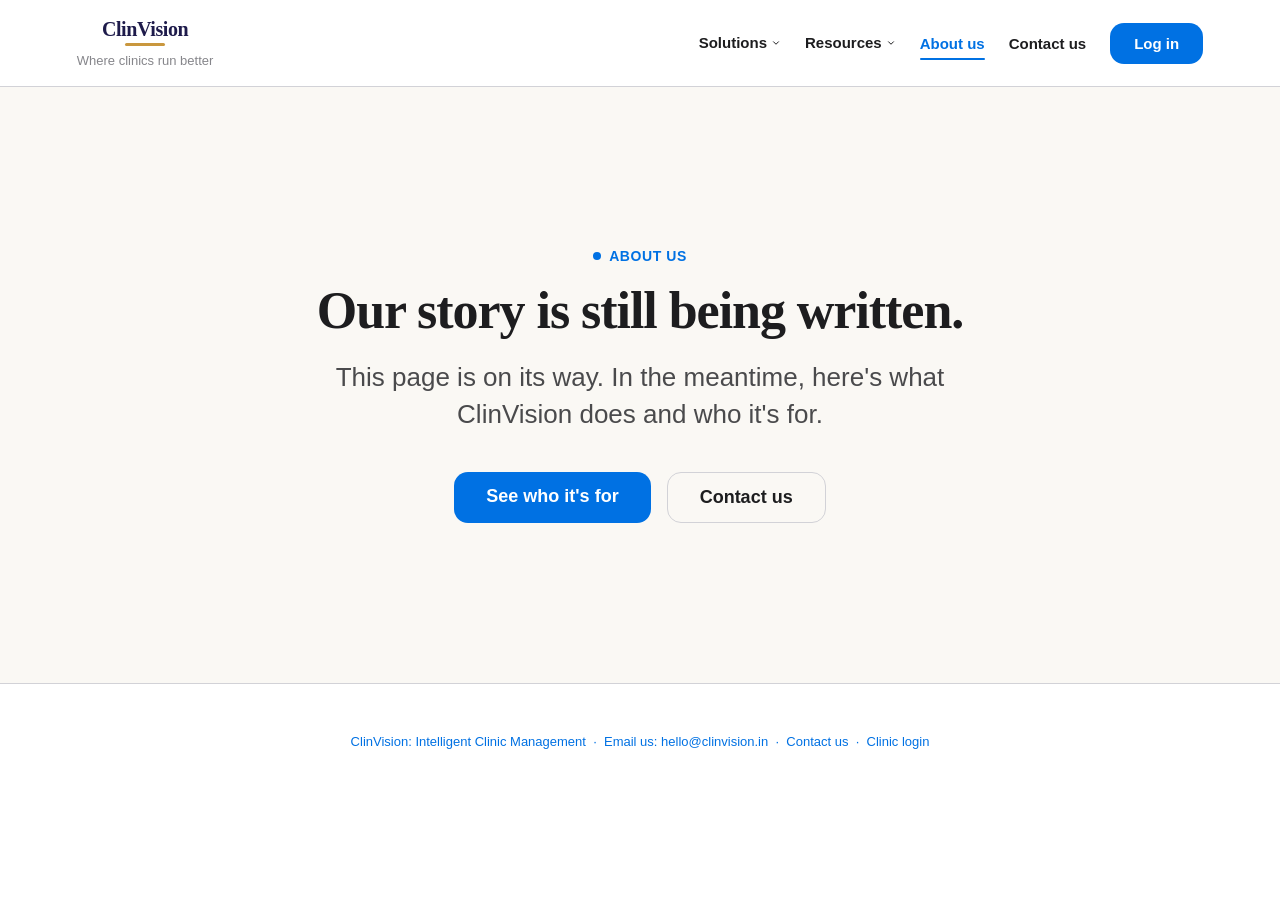
==== commit 451b152f: "Fix broken Resources nav icons, remove Storyset attribution (paid plan) Digital vs paper records' ic" ====
--- a/about-us.html
+++ b/about-us.html
@@ -22,7 +22,7 @@
 <link rel="preconnect" href="https://fonts.gstatic.com" crossorigin>
 <link href="https://fonts.googleapis.com/css2?family=Inter:wght@400;500;600;700&family=Fraunces:opsz,wght@9..144,500;9..144,600;9..144,700&display=optional" rel="stylesheet">
 <link rel="icon" type="image/svg+xml" href="data:image/svg+xml,%3Csvg xmlns='http://www.w3.org/2000/svg' viewBox='0 0 100 100'%3E%3Crect width='100' height='100' rx='22' fill='%231e1b4b'/%3E%3Ctext x='50' y='70' font-family='Georgia, serif' font-size='60' font-weight='700' fill='%23fff' text-anchor='middle'%3EC%3C/text%3E%3Crect x='30' y='80' width='40' height='7' rx='3' fill='%23c9973e'/%3E%3C/svg%3E" />
-<link rel="stylesheet" href="styles.css?v=308" />
+<link rel="stylesheet" href="styles.css?v=309" />
 </head>
 <body>
 
@@ -63,6 +63,36 @@
           </div>
         </div>
       </div>
+            <div class="nav-segment-wrap" tabindex="0">
+        <button type="button" class="nav-hover-trigger">
+          Resources
+          <svg class="chevron" viewBox="0 0 20 20" fill="none"><path d="M5 7.5L10 12.5L15 7.5" stroke="currentColor" stroke-width="2" stroke-linecap="round" stroke-linejoin="round"/></svg>
+        </button>
+        <div class="segment-menu">
+          <div class="segment-menu-inner">
+            <a class="segment-item" href="resources/how-to-reduce-patient-waiting-time.html">
+              <span class="segment-icon"><svg viewBox="0 0 24 24" fill="none" stroke="currentColor" stroke-width="1.8" stroke-linecap="round" stroke-linejoin="round"><circle cx="12" cy="12" r="9"/><path d="M12 7v5l3 3"/></svg></span>
+              <span><p class="segment-item-title">Reduce patient waiting time</p><p class="segment-item-desc">What actually shortens a waiting room.</p></span>
+            </a>
+            <a class="segment-item" href="resources/clinic-management-best-practices.html">
+              <span class="segment-icon"><svg viewBox="0 0 24 24" fill="none" stroke="currentColor" stroke-width="1.8" stroke-linecap="round" stroke-linejoin="round"><path d="M9 11l3 3L22 4"/><path d="M21 12v7a2 2 0 0 1-2 2H5a2 2 0 0 1-2-2V5a2 2 0 0 1 2-2h11"/></svg></span>
+              <span><p class="segment-item-title">Clinic management best practices</p><p class="segment-item-desc">Habits that hold up as you grow.</p></span>
+            </a>
+            <a class="segment-item" href="resources/how-to-manage-opd-queues.html">
+              <span class="segment-icon"><svg viewBox="0 0 24 24" fill="none" stroke="currentColor" stroke-width="1.8" stroke-linecap="round" stroke-linejoin="round"><rect x="3" y="4" width="18" height="16" rx="2"/><path d="M8 2v4M16 2v4M3 10h18"/></svg></span>
+              <span><p class="segment-item-title">How to manage OPD queues</p><p class="segment-item-desc">Built for how Indian clinics actually run.</p></span>
+            </a>
+            <a class="segment-item" href="resources/digital-vs-paper-patient-records.html">
+              <span class="segment-icon"><svg viewBox="0 0 24 24" fill="none" stroke="currentColor" stroke-width="1.8" stroke-linecap="round" stroke-linejoin="round"><path d="M6 3h7l5 5v12a1 1 0 0 1-1 1H6a1 1 0 0 1-1-1V4a1 1 0 0 1 1-1z"/><path d="M13 3v5h5"/></svg></span>
+              <span><p class="segment-item-title">Digital vs paper records</p><p class="segment-item-desc">An honest comparison, not a sales pitch.</p></span>
+            </a>
+            <a class="segment-item" href="resources/clinic-software-guide.html">
+              <span class="segment-icon"><svg viewBox="0 0 24 24" fill="none" stroke="currentColor" stroke-width="1.8" stroke-linecap="round" stroke-linejoin="round"><circle cx="10" cy="10" r="6"/><path d="M20 20l-5.5-5.5"/></svg></span>
+              <span><p class="segment-item-title">Clinic software buyer's guide</p><p class="segment-item-desc">What to actually ask before you buy.</p></span>
+            </a>
+          </div>
+        </div>
+      </div>
       <a href="about-us.html" class="mkt-nav-current" style="font-weight:600;font-size:15px;text-decoration:none;">About us</a>
       <a href="contact.html" style="font-weight:600;font-size:15px;color:var(--black);text-decoration:none;">Contact us</a>
       <a href="login.html" class="btn btn-accent">Log in</a>
--- a/styles.css
+++ b/styles.css
@@ -1445,6 +1445,62 @@
 .dark-panel.tone-cyan .dark-row-heading { color: #67d5e8; }
 .dark-panel.tone-cyan .dark-cell .point-lead { color: #f2f8f9; }
 .dark-panel.tone-cyan .dark-cell .point-support { color: #93a8ac; }
+
+/* ---------------- Resources articles ----------------
+   A distinct content type from the segment/landing pages above --
+   informational intent, not a conversion page, so its own template
+   rather than reusing .pg-section/.hero-stage. Gold is Resources' own
+   identity color: pulled from the existing wordmark bar (#c9973e,
+   already sitewide) rather than inventing a new one, and distinct from
+   every segment tone and the purple/amber reserved for Polyclinics/
+   Diagnostic centers. Reuses the site's real .mkt-nav/.segment-menu
+   nav pattern (a second .nav-segment-wrap for "Resources", identical
+   markup to "Solutions"), .btn/.btn-accent for CTAs, and .mkt-footer --
+   only the article body below the nav is new. */
+.article-hero { max-width: 760px; margin: 0 auto; padding: 64px 6vw 0; text-align: center; }
+.article-eyebrow { font-size: 16px; font-weight: 800; letter-spacing: 0.1em; text-transform: uppercase; color: #8a6420; margin-bottom: 18px; }
+.article-h1 { font-family: "Fraunces", "Iowan Old Style", "Palatino Linotype", Georgia, serif; font-weight: 600; font-size: clamp(32px, 4vw, 46px); line-height: 1.15; letter-spacing: -0.01em; margin-bottom: 18px; color: var(--black); }
+.article-sub { font-size: 21px; color: var(--grey-700); line-height: 1.5; max-width: 620px; margin: 0 auto 18px; }
+.read-time { display: inline-flex; align-items: center; gap: 7px; font-size: 15px; color: var(--grey-500); font-weight: 600; }
+.read-time svg { width: 14px; height: 14px; }
+
+.hero-illo { max-width: 900px; margin: 40px auto 0; padding: 0 6vw; text-align: center; }
+.hero-illo img { max-width: 420px; margin: 0 auto; display: block; }
+
+.article-body { max-width: 680px; margin: 0 auto; padding: 56px 6vw 40px; }
+.article-body > p { font-size: 20px; line-height: 1.7; color: #333; margin-bottom: 26px; }
+.kw { color: #8a6420; font-weight: 600; }
+.quick-take { background: #faf1e0; border-left: 4px solid #c9973e; border-radius: 4px 14px 14px 4px; padding: 22px 26px; margin: 0 0 42px; }
+.quick-take-label { font-family: "Fraunces", "Iowan Old Style", "Palatino Linotype", Georgia, serif; font-weight: 700; font-size: 15px; text-transform: uppercase; letter-spacing: 0.08em; color: #8a6420; margin-bottom: 8px; }
+.quick-take p { font-size: 18.5px; line-height: 1.6; color: #40372a; margin: 0; }
+
+.article-body h2 { font-family: "Fraunces", "Iowan Old Style", "Palatino Linotype", Georgia, serif; font-weight: 600; font-size: clamp(24px, 2.4vw, 29px); letter-spacing: -0.01em; margin: 48px 0 18px; color: var(--black); }
+
+.pull-quote { font-family: "Fraunces", "Iowan Old Style", "Palatino Linotype", Georgia, serif; font-weight: 500; font-style: italic; font-size: 27px; line-height: 1.45; color: var(--black); border-left: 3px solid #c9973e; padding-left: 26px; margin: 36px 0; }
+
+.num-list { display: flex; flex-direction: column; gap: 24px; margin: 30px 0; }
+.num-item { display: flex; gap: 18px; }
+.num-item .n { font-family: "Fraunces", "Iowan Old Style", "Palatino Linotype", Georgia, serif; font-weight: 700; font-size: 24px; color: #8a6420; flex-shrink: 0; width: 30px; }
+.num-item .t p:first-child { font-weight: 600; font-size: 19px; margin-bottom: 4px; color: var(--black); }
+.num-item .t p:last-child { font-size: 17px; color: var(--grey-700); line-height: 1.55; }
+
+.mid-illo { margin: 48px auto; max-width: 620px; text-align: center; }
+.mid-illo img { max-width: 420px; margin: 0 auto; display: block; }
+
+.closing-card { background: #12162b; border-radius: 20px; padding: 40px 34px; margin-top: 50px; color: #fff; }
+.closing-card .eyebrow { font-size: 15px; font-weight: 700; text-transform: uppercase; letter-spacing: 0.08em; color: #e8c983; margin-bottom: 12px; }
+.closing-card h3 { font-family: "Fraunces", "Iowan Old Style", "Palatino Linotype", Georgia, serif; font-weight: 600; font-size: 26px; margin-bottom: 14px; }
+.closing-card p { font-size: 17.5px; line-height: 1.6; color: #c9c9d1; margin-bottom: 22px; }
+.closing-card a.btn-accent { display: inline-block; }
+.related { max-width: 680px; margin: 0 auto; padding: 0 6vw 70px; }
+.related h4 { font-size: 13px; font-weight: 700; text-transform: uppercase; letter-spacing: 0.06em; color: var(--grey-500); margin-bottom: 14px; }
+.related a { display: block; font-weight: 600; color: var(--accent); text-decoration: none; padding: 10px 0; border-top: 1px solid var(--grey-300); }
+.attribution { max-width: 680px; margin: 0 auto; padding: 0 6vw 40px; font-size: 12px; color: var(--grey-500); }
+
+@media (max-width: 700px) {
+  .num-item { flex-direction: column; gap: 6px; }
+  .num-item .n { width: auto; }
+}
 
 /* ---------------- Contact page: two-pane dark band ----------------
    Same "image left, form right" pattern as login.html's own two-pane
